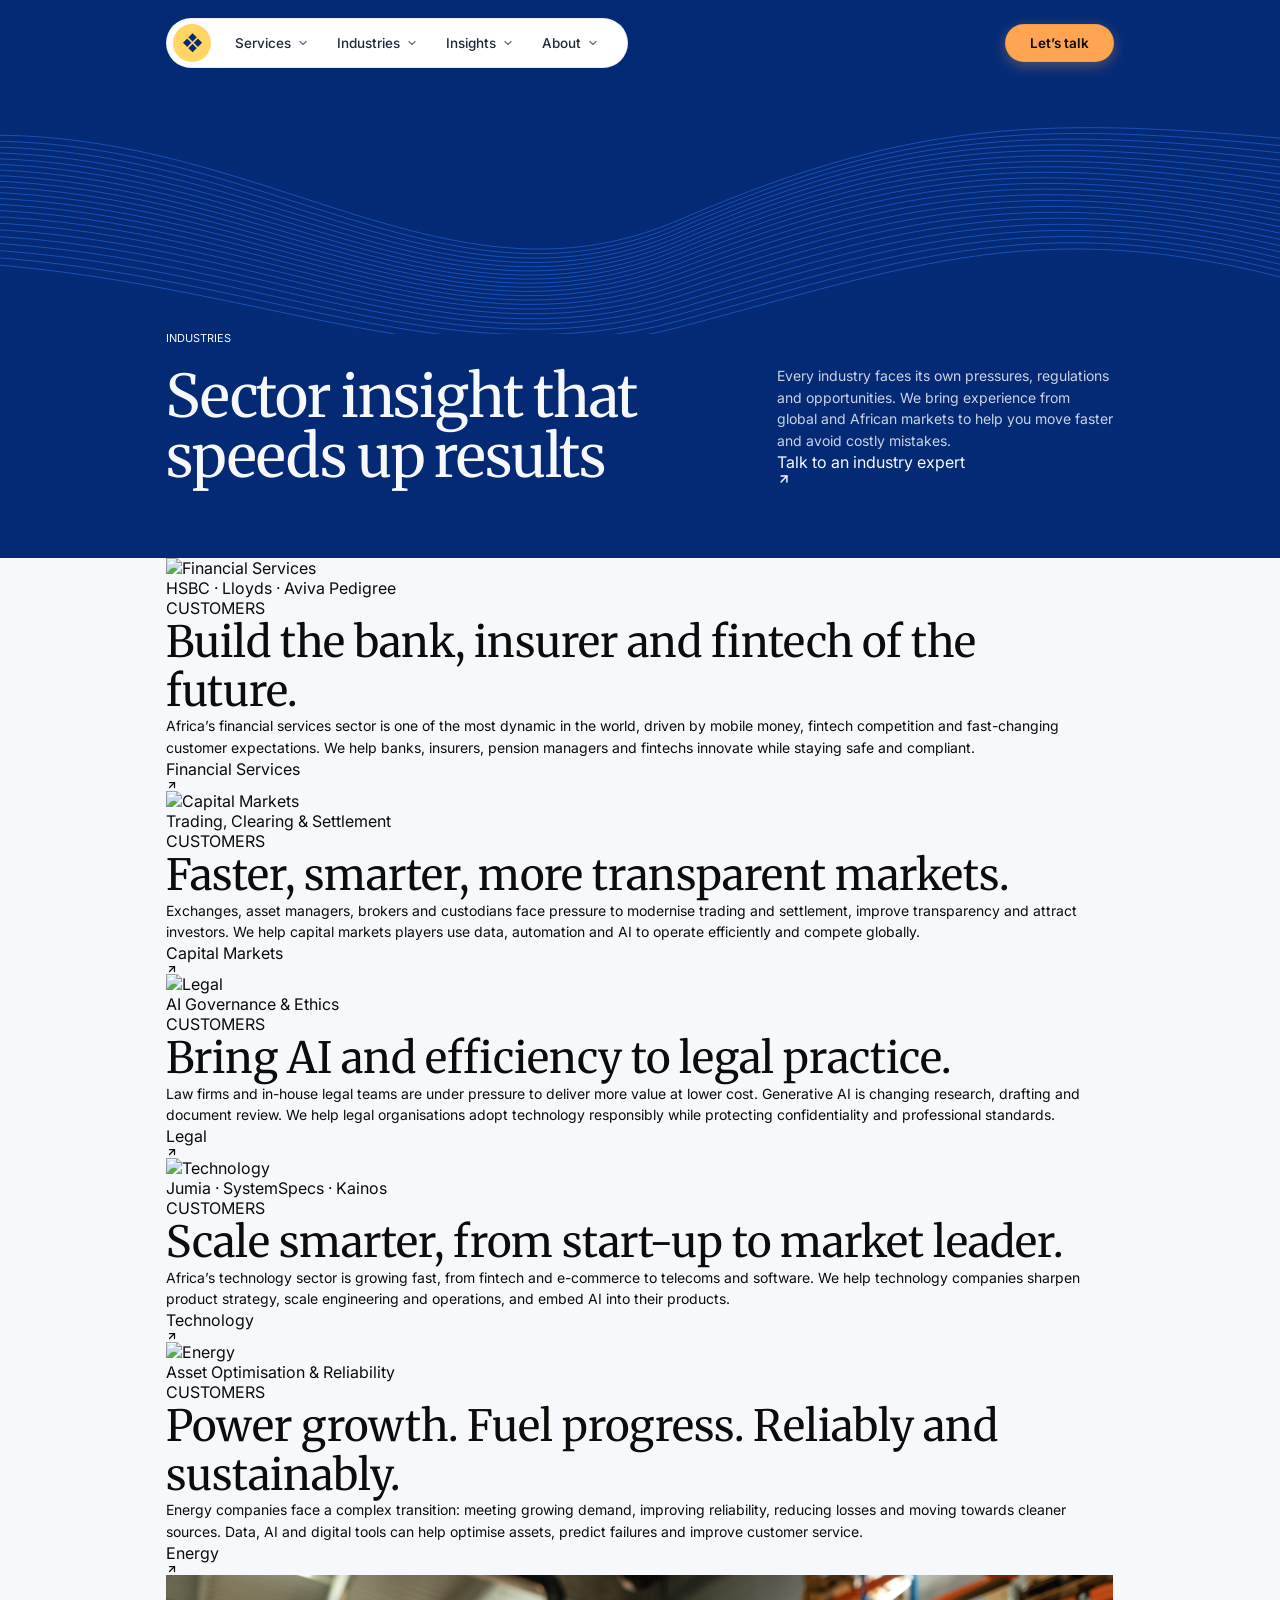
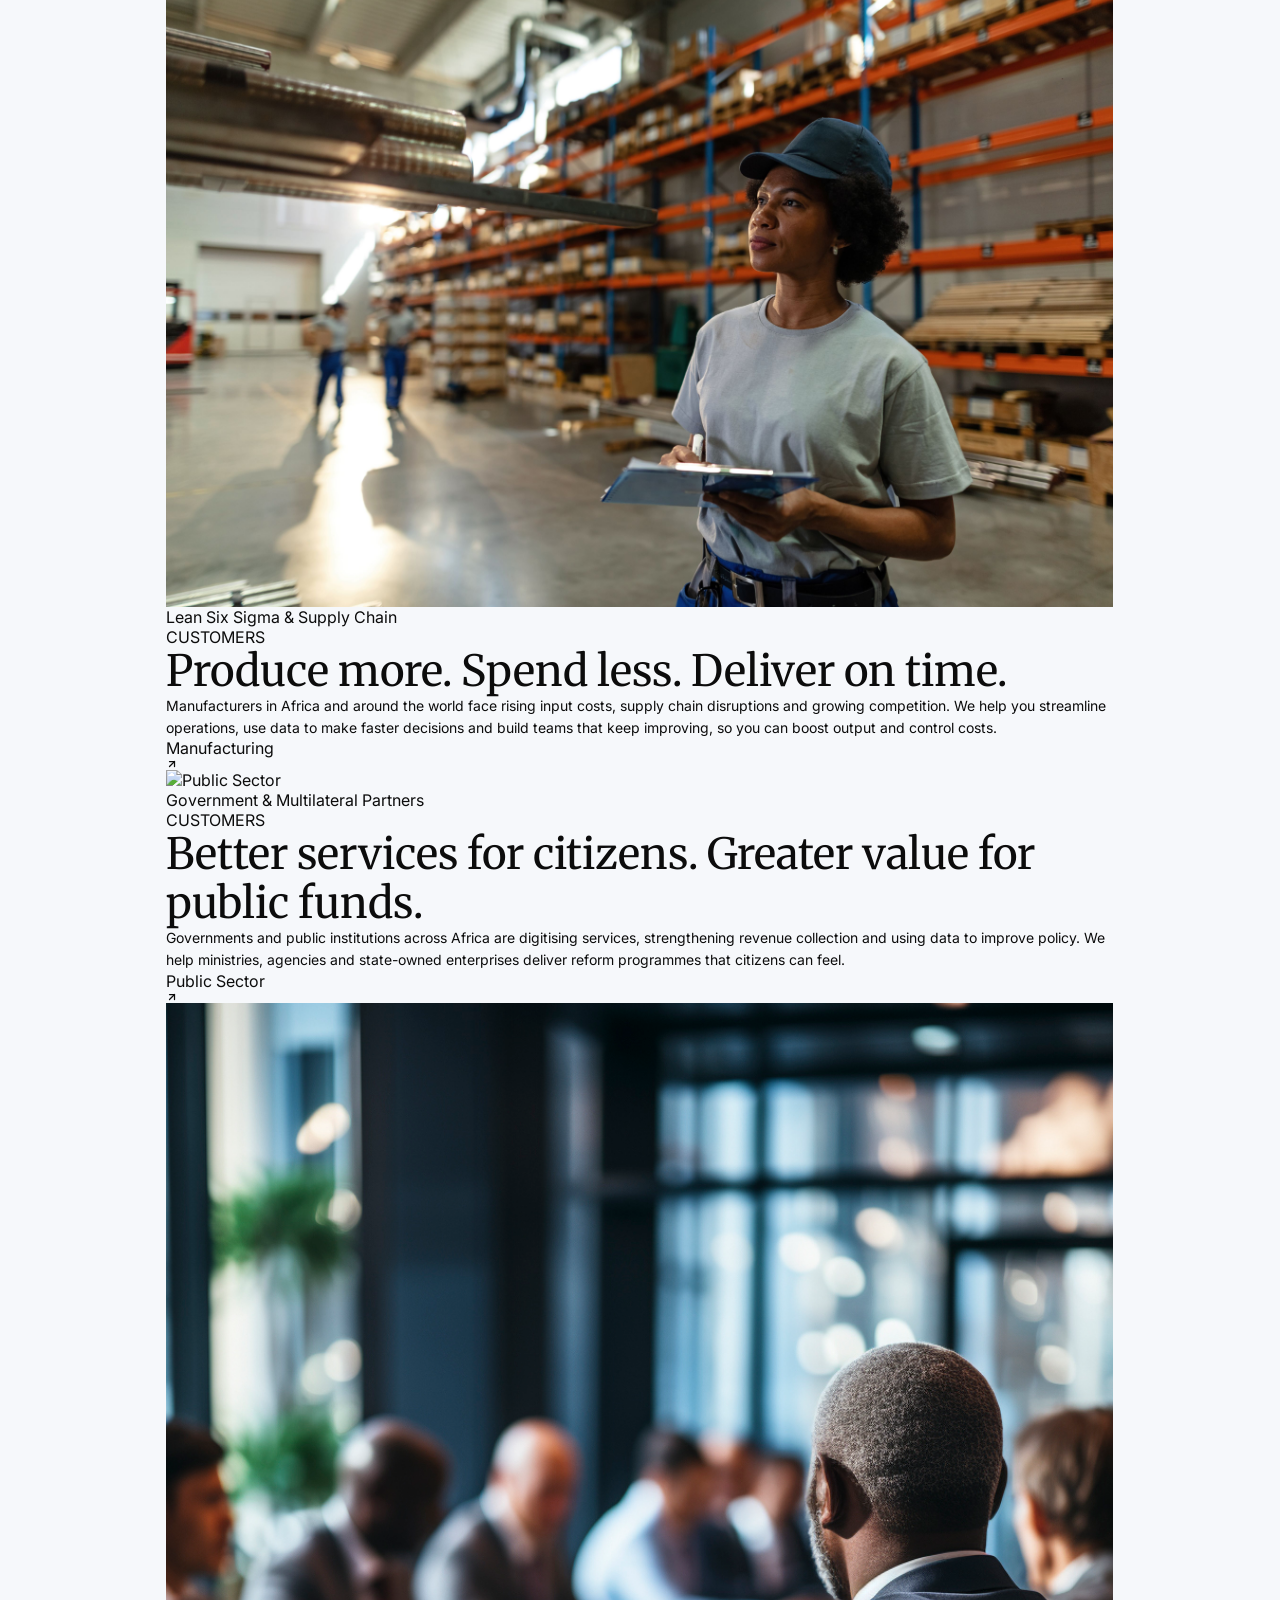
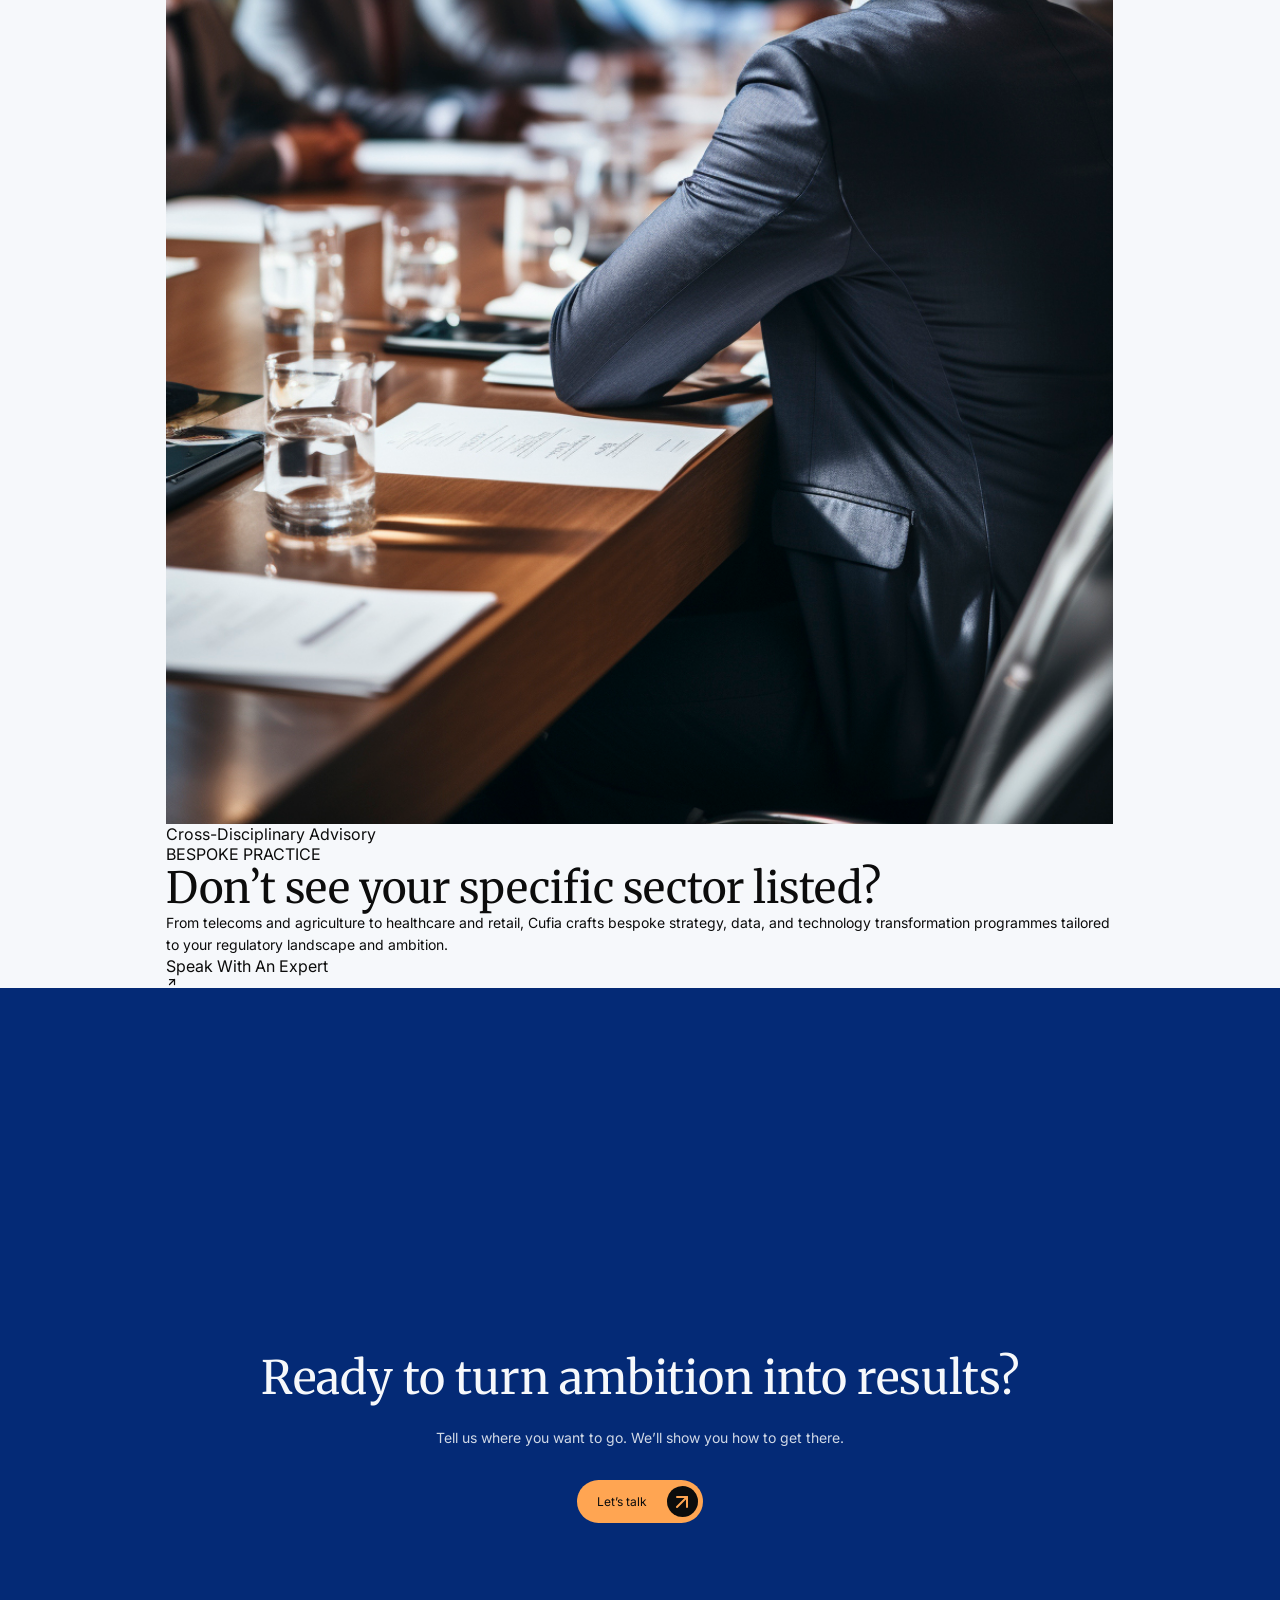
==== industries.html @ 5174e4be "All service Pages added" ====
<!doctype html>

<html lang="en">
  <head>
    <meta charset="utf-8" />
    <meta content="width=device-width, initial-scale=1" name="viewport" />
    <title>Industries | Cufia</title>
    <meta
      content="Sector insight that speeds up results. We bring experience from global and African markets to help you move faster and avoid costly mistakes."
      name="description"
    />
    <meta
      content="Industries | Cufia"
      property="og:title"
    />
    <meta
      content="Sector insight that speeds up results."
      property="og:description"
    />
    <meta content="website" property="og:type" />
    <meta content="summary_large_image" name="twitter:card" />
    <link
      href="https://fonts.googleapis.com/css2?family=Merriweather:ital,wght@0,300;0,400;0,700;0,900;1,400&amp;family=Inter:wght@400;500;600&amp;display=swap"
      rel="stylesheet"
    />
    <link rel="stylesheet" href="styles.css" />
  </head>
  <body>
    <main class="cufia-page industries-page" id="top">
      <!-- ==================== INDUSTRIES HERO ==================== -->
      <section class="svc-hero">
        <header class="cufia-navbar-wrapper" id="siteHeader">
          <div class="cufia-navbar-bar wrap">
            <!-- Desktop Floating Nav Capsule (Left Pill) -->
            <div class="cufia-nav-capsule">
              <a aria-label="Cufia home" class="cufia-nav-emblem-btn" href="index.html">
                <span class="cufia-emblem-icon">❖</span>
              </a>
              <nav aria-label="Main navigation" class="cufia-desktop-nav-links">
                <button type="button" class="cufia-nav-link-btn" data-menu="services" aria-expanded="false" aria-haspopup="true">
                  <span>Services</span>
                  <svg class="cufia-nav-caret" width="12" height="12" viewBox="0 0 24 24" fill="none" stroke="currentColor" stroke-width="2.5" stroke-linecap="round" stroke-linejoin="round" aria-hidden="true"><path d="m6 9 6 6 6-6"/></svg>
                </button>
                <button type="button" class="cufia-nav-link-btn" data-menu="industries" aria-expanded="false" aria-haspopup="true">
                  <span>Industries</span>
                  <svg class="cufia-nav-caret" width="12" height="12" viewBox="0 0 24 24" fill="none" stroke="currentColor" stroke-width="2.5" stroke-linecap="round" stroke-linejoin="round" aria-hidden="true"><path d="m6 9 6 6 6-6"/></svg>
                </button>
                <button type="button" class="cufia-nav-link-btn" data-menu="insights" aria-expanded="false" aria-haspopup="true">
                  <span>Insights</span>
                  <svg class="cufia-nav-caret" width="12" height="12" viewBox="0 0 24 24" fill="none" stroke="currentColor" stroke-width="2.5" stroke-linecap="round" stroke-linejoin="round" aria-hidden="true"><path d="m6 9 6 6 6-6"/></svg>
                </button>
                <button type="button" class="cufia-nav-link-btn" data-menu="about" aria-expanded="false" aria-haspopup="true">
                  <span>About</span>
                  <svg class="cufia-nav-caret" width="12" height="12" viewBox="0 0 24 24" fill="none" stroke="currentColor" stroke-width="2.5" stroke-linecap="round" stroke-linejoin="round" aria-hidden="true"><path d="m6 9 6 6 6-6"/></svg>
                </button>
              </nav>
            </div>

            <!-- Desktop Floating CTA Pill (Right Side) -->
            <a class="cufia-floating-cta" href="contact.html">
              Let’s talk
            </a>

            <!-- Mobile Top Bar (Visible only on mobile/tablet) -->
            <div class="cufia-mobile-bar-left">
              <a aria-label="Cufia home" class="cufia-mobile-logo" href="index.html">
                <span class="cufia-emblem-icon">❖</span>
                <span class="cufia-mobile-wordmark">cufia</span>
              </a>
            </div>
            <button type="button" class="cufia-mobile-hamburger" id="mobileMenuOpenBtn" aria-label="Open navigation menu" aria-expanded="false">
              <svg width="24" height="24" viewBox="0 0 24 24" fill="none" stroke="currentColor" stroke-width="2" stroke-linecap="round" stroke-linejoin="round" aria-hidden="true">
                <line x1="4" x2="20" y1="6" y2="6"/>
                <line x1="4" x2="20" y1="12" y2="12"/>
                <line x1="4" x2="20" y1="18" y2="18"/>
              </svg>
            </button>
          </div>

          <!-- ==================== DESKTOP MEGA MENU PANELS ==================== -->
          <div class="cufia-megamenu-dropdown-container wrap">
            <!-- 1. SERVICES MEGA MENU (3-COLUMN INTERACTIVE LAYOUT) -->
            <div class="cufia-megamenu-card" id="megamenu-services" data-panel="services" hidden>
              <div class="cufia-services-3col">
                <div class="cufia-services-col1">
                  <div class="cufia-mm-heading">SERVICES</div>
                  <div class="cufia-services-navlist" role="tablist">
                    <button type="button" class="cufia-service-tab active" data-service-key="ai-trans" role="tab" aria-selected="true">
                      <span>AI Transformation</span>
                      <svg class="cufia-tab-arrow" width="14" height="14" viewBox="0 0 24 24" fill="none" stroke="currentColor" stroke-width="2.5"><path d="m9 18 6-6-6-6"/></svg>
                    </button>
                    <button type="button" class="cufia-service-tab" data-service-key="training" role="tab" aria-selected="false">
                      <span>Training</span>
                      <svg class="cufia-tab-arrow" width="14" height="14" viewBox="0 0 24 24" fill="none" stroke="currentColor" stroke-width="2.5"><path d="m9 18 6-6-6-6"/></svg>
                    </button>
                    <button type="button" class="cufia-service-tab" data-service-key="digital-trans" role="tab" aria-selected="false">
                      <span>Digital Transformation</span>
                      <svg class="cufia-tab-arrow" width="14" height="14" viewBox="0 0 24 24" fill="none" stroke="currentColor" stroke-width="2.5"><path d="m9 18 6-6-6-6"/></svg>
                    </button>
                    <button type="button" class="cufia-service-tab" data-service-key="ops-excellence" role="tab" aria-selected="false">
                      <span>Operational Excellence</span>
                      <svg class="cufia-tab-arrow" width="14" height="14" viewBox="0 0 24 24" fill="none" stroke="currentColor" stroke-width="2.5"><path d="m9 18 6-6-6-6"/></svg>
                    </button>
                    <button type="button" class="cufia-service-tab" data-service-key="strategy" role="tab" aria-selected="false">
                      <span>Strategy Advisory</span>
                      <svg class="cufia-tab-arrow" width="14" height="14" viewBox="0 0 24 24" fill="none" stroke="currentColor" stroke-width="2.5"><path d="m9 18 6-6-6-6"/></svg>
                    </button>
                    <button type="button" class="cufia-service-tab" data-service-key="data-cloud" role="tab" aria-selected="false">
                      <span>Data &amp; Cloud Transformation</span>
                      <svg class="cufia-tab-arrow" width="14" height="14" viewBox="0 0 24 24" fill="none" stroke="currentColor" stroke-width="2.5"><path d="m9 18 6-6-6-6"/></svg>
                    </button>
                    <button type="button" class="cufia-service-tab" data-service-key="product-mgmt" role="tab" aria-selected="false">
                      <span>Product Management</span>
                      <svg class="cufia-tab-arrow" width="14" height="14" viewBox="0 0 24 24" fill="none" stroke="currentColor" stroke-width="2.5"><path d="m9 18 6-6-6-6"/></svg>
                    </button>
                    <button type="button" class="cufia-service-tab" data-service-key="project-mgmt" role="tab" aria-selected="false">
                      <span>Project Management</span>
                      <svg class="cufia-tab-arrow" width="14" height="14" viewBox="0 0 24 24" fill="none" stroke="currentColor" stroke-width="2.5"><path d="m9 18 6-6-6-6"/></svg>
                    </button>
                  </div>
                  <div class="cufia-col1-bottom">
                    <a href="services.html" class="cufia-view-all-link">
                      <span>View all services</span>
                      <svg width="14" height="14" viewBox="0 0 24 24" fill="none" stroke="currentColor" stroke-width="2.5"><path d="M5 12h14"/><path d="m12 5 7 7-7 7"/></svg>
                    </a>
                  </div>
                </div>

                <div class="cufia-services-col2">
                  <div class="cufia-subpanel active" id="subpanel-ai-trans" data-service-content="ai-trans">
                    <div class="cufia-subpanel-header">
                      <h3>AI Transformation</h3>
                      <p>Turn artificial intelligence strategy into scalable, governed enterprise capabilities.</p>
                    </div>
                    <ul class="cufia-subcat-list">
                      <li><a href="services.html#service-0"><span>AI Readiness Assessment</span><svg class="cufia-link-arrow" width="13" height="13" viewBox="0 0 24 24" fill="none" stroke="currentColor" stroke-width="2"><path d="M7 17 17 7"/><path d="M7 7h10v10"/></svg></a></li>
                      <li><a href="services.html#service-0"><span>AI Governance &amp; Ethics</span><svg class="cufia-link-arrow" width="13" height="13" viewBox="0 0 24 24" fill="none" stroke="currentColor" stroke-width="2"><path d="M7 17 17 7"/><path d="M7 7h10v10"/></svg></a></li>
                      <li><a href="services.html#service-0"><span>AI Use-Case Discovery</span><svg class="cufia-link-arrow" width="13" height="13" viewBox="0 0 24 24" fill="none" stroke="currentColor" stroke-width="2"><path d="M7 17 17 7"/><path d="M7 7h10v10"/></svg></a></li>
                      <li><a href="services.html#service-0"><span>AI Use-Case Deployment</span><svg class="cufia-link-arrow" width="13" height="13" viewBox="0 0 24 24" fill="none" stroke="currentColor" stroke-width="2"><path d="M7 17 17 7"/><path d="M7 7h10v10"/></svg></a></li>
                      <li><a href="services.html#service-0"><span>Enterprise AI Transformation Strategy</span><svg class="cufia-link-arrow" width="13" height="13" viewBox="0 0 24 24" fill="none" stroke="currentColor" stroke-width="2"><path d="M7 17 17 7"/><path d="M7 7h10v10"/></svg></a></li>
                    </ul>
                  </div>
                </div>

                <div class="cufia-services-col3">
                  <div class="cufia-mm-heading">FEATURED SPOTLIGHT</div>
                  <div class="cufia-feature-card active" data-feature-content="ai-trans">
                    <div class="cufia-feature-card-media">
                      <img src="AI Transformation.jpeg" alt="Enterprise AI Transformation" loading="lazy">
                    </div>
                    <div class="cufia-feature-card-body">
                      <span class="cufia-feature-tag">CASE SPOTLIGHT</span>
                      <h4>Enterprise AI Readiness at Scale</h4>
                      <p>How global enterprises navigate compliance, safety, and measurable operational ROI.</p>
                      <a href="services.html#service-0" class="cufia-feature-cta">Explore capabilities &rarr;</a>
                    </div>
                  </div>
                </div>
              </div>
            </div>

            <!-- 2. INDUSTRIES DROPDOWN CARD -->
            <div class="cufia-megamenu-card" id="megamenu-industries" data-panel="industries" hidden>
              <div class="cufia-dropdown-grid cufia-industries-grid">
                <div class="cufia-editorial-col">
                  <h3>Specialised expertise for your industry's pivotal challenges.</h3>
                  <p>Our cross-functional teams bring deep domain pedigree across regulated financial markets, technology enterprises, and public institutions.</p>
                  <a href="industries.html" class="cufia-editorial-link">View all industries &rarr;</a>
                </div>

                <div class="cufia-dropdown-navcols">
                  <div class="cufia-nav-col">
                    <div class="cufia-mm-heading">KEY SECTORS</div>
                    <ul class="cufia-subcat-list">
                      <li><a href="#industry-financial-services"><span>Financial Services</span><svg class="cufia-link-arrow" width="13" height="13" viewBox="0 0 24 24" fill="none" stroke="currentColor" stroke-width="2"><path d="M7 17 17 7"/><path d="M7 7h10v10"/></svg></a></li>
                      <li><a href="#industry-capital-markets"><span>Capital Markets</span><svg class="cufia-link-arrow" width="13" height="13" viewBox="0 0 24 24" fill="none" stroke="currentColor" stroke-width="2"><path d="M7 17 17 7"/><path d="M7 7h10v10"/></svg></a></li>
                      <li><a href="#industry-legal"><span>Legal &amp; Professional</span><svg class="cufia-link-arrow" width="13" height="13" viewBox="0 0 24 24" fill="none" stroke="currentColor" stroke-width="2"><path d="M7 17 17 7"/><path d="M7 7h10v10"/></svg></a></li>
                      <li><a href="#industry-technology"><span>Technology &amp; SaaS</span><svg class="cufia-link-arrow" width="13" height="13" viewBox="0 0 24 24" fill="none" stroke="currentColor" stroke-width="2"><path d="M7 17 17 7"/><path d="M7 7h10v10"/></svg></a></li>
                    </ul>
                  </div>
                  <div class="cufia-nav-col">
                    <div class="cufia-mm-heading">MORE SECTORS</div>
                    <ul class="cufia-subcat-list">
                      <li><a href="#industry-energy"><span>Energy &amp; Utilities</span><svg class="cufia-link-arrow" width="13" height="13" viewBox="0 0 24 24" fill="none" stroke="currentColor" stroke-width="2"><path d="M7 17 17 7"/><path d="M7 7h10v10"/></svg></a></li>
                      <li><a href="#industry-manufacturing"><span>Manufacturing &amp; Logistics</span><svg class="cufia-link-arrow" width="13" height="13" viewBox="0 0 24 24" fill="none" stroke="currentColor" stroke-width="2"><path d="M7 17 17 7"/><path d="M7 7h10v10"/></svg></a></li>
                      <li><a href="#industry-public-sector"><span>Public Sector &amp; NGOs</span><svg class="cufia-link-arrow" width="13" height="13" viewBox="0 0 24 24" fill="none" stroke="currentColor" stroke-width="2"><path d="M7 17 17 7"/><path d="M7 7h10v10"/></svg></a></li>
                      <li><a href="#industry-bespoke"><span>Corporate Services &amp; Others</span><svg class="cufia-link-arrow" width="13" height="13" viewBox="0 0 24 24" fill="none" stroke="currentColor" stroke-width="2"><path d="M7 17 17 7"/><path d="M7 7h10v10"/></svg></a></li>
                    </ul>
                  </div>
                </div>

                <div class="cufia-dropdown-feature-col">
                  <div class="cufia-mm-heading">FEATURED SECTOR</div>
                  <div class="cufia-feature-card static-card">
                    <div class="cufia-feature-card-media">
                      <img src="Industry.jpg" alt="Financial Services and Industry" loading="lazy">
                    </div>
                    <div class="cufia-feature-card-body">
                      <span class="cufia-feature-tag">FINANCIAL SERVICES</span>
                      <h4>Core Banking Modernisation in Africa</h4>
                      <p>Transforming payment rails, cross-border remittances, and real-time fraud mitigation.</p>
                      <a href="#industry-financial-services" class="cufia-feature-cta">Read industry overview &rarr;</a>
                    </div>
                  </div>
                </div>
              </div>
            </div>

            <!-- 3. INSIGHTS DROPDOWN CARD -->
            <div class="cufia-megamenu-card" id="megamenu-insights" data-panel="insights" hidden>
              <div class="cufia-dropdown-grid cufia-insights-grid">
                <div class="cufia-dropdown-navcols">
                  <div class="cufia-nav-col">
                    <div class="cufia-mm-heading">CASE STUDIES</div>
                    <ul class="cufia-subcat-list">
                      <li><a href="index.html#case-studies"><span>Transformation in Africa Series</span><svg class="cufia-link-arrow" width="13" height="13" viewBox="0 0 24 24" fill="none" stroke="currentColor" stroke-width="2"><path d="M7 17 17 7"/><path d="M7 7h10v10"/></svg></a></li>
                      <li><a href="index.html#case-studies"><span>Tier-1 Bank AI Deployment</span><svg class="cufia-link-arrow" width="13" height="13" viewBox="0 0 24 24" fill="none" stroke="currentColor" stroke-width="2"><path d="M7 17 17 7"/><path d="M7 7h10v10"/></svg></a></li>
                      <li><a href="index.html#case-studies"><span>Public Sector Digital Modernisation</span><svg class="cufia-link-arrow" width="13" height="13" viewBox="0 0 24 24" fill="none" stroke="currentColor" stroke-width="2"><path d="M7 17 17 7"/><path d="M7 7h10v10"/></svg></a></li>
                    </ul>
                  </div>
                  <div class="cufia-nav-col">
                    <div class="cufia-mm-heading">ARTICLES &amp; PERSPECTIVES</div>
                    <ul class="cufia-subcat-list">
                      <li><a href="insights.html"><span>The AI-Ready Enterprise in 2026</span><svg class="cufia-link-arrow" width="13" height="13" viewBox="0 0 24 24" fill="none" stroke="currentColor" stroke-width="2"><path d="M7 17 17 7"/><path d="M7 7h10v10"/></svg></a></li>
                      <li><a href="insights.html"><span>Bridging Strategy &amp; Board Governance</span><svg class="cufia-link-arrow" width="13" height="13" viewBox="0 0 24 24" fill="none" stroke="currentColor" stroke-width="2"><path d="M7 17 17 7"/><path d="M7 7h10v10"/></svg></a></li>
                      <li><a href="insights.html"><span>Cloud Migration Pitfalls &amp; Playbooks</span><svg class="cufia-link-arrow" width="13" height="13" viewBox="0 0 24 24" fill="none" stroke="currentColor" stroke-width="2"><path d="M7 17 17 7"/><path d="M7 7h10v10"/></svg></a></li>
                    </ul>
                  </div>
                </div>

                <div class="cufia-dropdown-feature-col">
                  <div class="cufia-mm-heading">FEATURED RESOURCE</div>
                  <div class="cufia-feature-card static-card">
                    <div class="cufia-feature-card-media">
                      <img src="SOftware engineer.jpg" alt="A World Where Humans + AI Work as One" loading="lazy">
                    </div>
                    <div class="cufia-feature-card-body">
                      <span class="cufia-feature-tag">THOUGHT LEADERSHIP</span>
                      <h4>A World Where Humans + AI Work as One</h4>
                      <p>How emerging market leaders build compounding competitive advantage through talent and intelligent systems.</p>
                      <a href="insights.html" class="cufia-feature-cta">Read full perspective &rarr;</a>
                    </div>
                  </div>
                </div>
              </div>
            </div>

            <!-- 4. ABOUT DROPDOWN CARD -->
            <div class="cufia-megamenu-card" id="megamenu-about" data-panel="about" hidden>
              <div class="cufia-dropdown-grid cufia-about-grid">
                <div class="cufia-dropdown-navcols">
                  <div class="cufia-nav-col">
                    <div class="cufia-mm-heading">WHO WE ARE</div>
                    <ul class="cufia-subcat-list">
                      <li><a href="about.html"><span>Our Story &amp; Purpose</span><svg class="cufia-link-arrow" width="13" height="13" viewBox="0 0 24 24" fill="none" stroke="currentColor" stroke-width="2"><path d="M7 17 17 7"/><path d="M7 7h10v10"/></svg></a></li>
                      <li><a href="index.html#approach"><span>Our Transformation Approach</span><svg class="cufia-link-arrow" width="13" height="13" viewBox="0 0 24 24" fill="none" stroke="currentColor" stroke-width="2"><path d="M7 17 17 7"/><path d="M7 7h10v10"/></svg></a></li>
                      <li><a href="index.html#why-cufia"><span>Why Global Leaders Choose Cufia</span><svg class="cufia-link-arrow" width="13" height="13" viewBox="0 0 24 24" fill="none" stroke="currentColor" stroke-width="2"><path d="M7 17 17 7"/><path d="M7 7h10v10"/></svg></a></li>
                    </ul>
                  </div>
                  <div class="cufia-nav-col">
                    <div class="cufia-mm-heading">LEADERSHIP &amp; TALENT</div>
                    <ul class="cufia-subcat-list">
                      <li><a href="about.html"><span>Our Team &amp; Expert Council</span><svg class="cufia-link-arrow" width="13" height="13" viewBox="0 0 24 24" fill="none" stroke="currentColor" stroke-width="2"><path d="M7 17 17 7"/><path d="M7 7h10v10"/></svg></a></li>
                      <li><a href="contact.html"><span>Careers &amp; Expert Council Roles</span><svg class="cufia-link-arrow" width="13" height="13" viewBox="0 0 24 24" fill="none" stroke="currentColor" stroke-width="2"><path d="M7 17 17 7"/><path d="M7 7h10v10"/></svg></a></li>
                      <li><a href="contact.html"><span>Global Hubs &amp; Locations</span><svg class="cufia-link-arrow" width="13" height="13" viewBox="0 0 24 24" fill="none" stroke="currentColor" stroke-width="2"><path d="M7 17 17 7"/><path d="M7 7h10v10"/></svg></a></li>
                    </ul>
                  </div>
                </div>

                <div class="cufia-dropdown-feature-col">
                  <div class="cufia-mm-heading">EXPERT COUNCIL</div>
                  <div class="cufia-feature-card static-card">
                    <div class="cufia-feature-card-media">
                      <img src="Board of directors.jpg" alt="Cufia Expert Council" loading="lazy">
                    </div>
                    <div class="cufia-feature-card-body">
                      <span class="cufia-feature-tag">ADVISORY COUNCIL</span>
                      <h4>Senior Operators. Zero Theory.</h4>
                      <p>Seasoned executive operators and technical fellows embedded alongside your senior management.</p>
                      <a href="about.html" class="cufia-feature-cta">Meet the council &rarr;</a>
                    </div>
                  </div>
                </div>
              </div>
            </div>
          </div>
        </header>

        <!-- ==================== MOBILE NAVIGATION DRAWER ==================== -->
        <div class="cufia-mobile-drawer" id="mobileDrawer" aria-hidden="true">
          <div class="cufia-mobile-backdrop" id="mobileBackdrop"></div>
          <div class="cufia-mobile-container" role="dialog" aria-modal="true" aria-label="Mobile Navigation">
            <div class="cufia-mobile-track-wrapper" id="mobileTrackWrapper">
              <!-- LEVEL 1: MAIN MENU SCREEN -->
              <div class="cufia-mobile-screen" id="mobileScreen1">
                <div class="cufia-mobile-screen-header">
                  <button type="button" class="cufia-mobile-icon-btn" id="mobileMenuCloseBtn" aria-label="Close navigation">
                    <svg width="22" height="22" viewBox="0 0 24 24" fill="none" stroke="currentColor" stroke-width="2" stroke-linecap="round" stroke-linejoin="round"><line x1="18" y1="6" x2="6" y2="18"/><line x1="6" y1="6" x2="18" y2="18"/></svg>
                  </button>
                  <div class="cufia-mobile-brand-pill">
                    <span class="cufia-emblem-icon">❖</span>
                    <span>cufia</span>
                  </div>
                </div>

                <div class="cufia-mobile-nav-body">
                  <div class="cufia-mobile-primary-links">
                    <button type="button" class="cufia-mobile-level1-btn" data-drilldown="services">
                      <span>Services</span>
                      <svg width="18" height="18" viewBox="0 0 24 24" fill="none" stroke="currentColor" stroke-width="2.5"><path d="m9 18 6-6-6-6"/></svg>
                    </button>
                    <button type="button" class="cufia-mobile-level1-btn" data-drilldown="industries">
                      <span>Industries</span>
                      <svg width="18" height="18" viewBox="0 0 24 24" fill="none" stroke="currentColor" stroke-width="2.5"><path d="m9 18 6-6-6-6"/></svg>
                    </button>
                    <button type="button" class="cufia-mobile-level1-btn" data-drilldown="insights">
                      <span>Insights</span>
                      <svg width="18" height="18" viewBox="0 0 24 24" fill="none" stroke="currentColor" stroke-width="2.5"><path d="m9 18 6-6-6-6"/></svg>
                    </button>
                    <button type="button" class="cufia-mobile-level1-btn" data-drilldown="about">
                      <span>About Us</span>
                      <svg width="18" height="18" viewBox="0 0 24 24" fill="none" stroke="currentColor" stroke-width="2.5"><path d="m9 18 6-6-6-6"/></svg>
                    </button>
                  </div>

                  <div class="cufia-mobile-secondary-links">
                    <a href="contact.html" class="cufia-mobile-sublink">Contact Us</a>
                    <a href="about.html" class="cufia-mobile-sublink">Careers</a>
                    <a href="contact.html" class="cufia-mobile-sublink">Locations</a>
                  </div>

                  <div class="cufia-mobile-cta-row">
                    <a href="contact.html" class="cufia-mobile-cta-btn">Let’s talk</a>
                  </div>

                  <div class="cufia-mobile-social-row">
                    <a href="https://linkedin.com" target="_blank" rel="noopener noreferrer" aria-label="LinkedIn">
                      <svg width="18" height="18" viewBox="0 0 24 24" fill="currentColor"><path d="M19 3a2 2 0 0 1 2 2v14a2 2 0 0 1-2 2H5a2 2 0 0 1-2-2V5a2 2 0 0 1 2-2h14m-.5 15.5v-5.3a3.26 3.26 0 0 0-3.26-3.26c-.85 0-1.84.52-2.28 1.3v-1.11h-2.79v8.37h2.79v-4.93c0-.77.62-1.4 1.39-1.4a1.4 1.4 0 0 1 1.4 1.4v4.93h2.75M6.46 10.9v8.37H9.2V10.9H6.46M7.83 6.7a1.62 1.62 0 0 0-1.63 1.63c0 .9.73 1.63 1.63 1.63.9 0 1.63-.73 1.63-1.63A1.62 1.62 0 0 0 7.83 6.7z"/></svg>
                    </a>
                  </div>
                </div>
              </div>

              <!-- LEVEL 2: DRILL-DOWN SUB-SCREEN -->
              <div class="cufia-mobile-screen" id="mobileScreen2">
                <div class="cufia-mobile-screen-header">
                  <button type="button" class="cufia-mobile-back-btn" id="mobileMenuBackBtn">
                    <svg width="18" height="18" viewBox="0 0 24 24" fill="none" stroke="currentColor" stroke-width="2.5"><path d="m15 18-6-6 6-6"/></svg>
                    <span>Back</span>
                  </button>
                  <button type="button" class="cufia-mobile-icon-btn" id="mobileMenuCloseBtn2" aria-label="Close navigation">
                    <svg width="22" height="22" viewBox="0 0 24 24" fill="none" stroke="currentColor" stroke-width="2" stroke-linecap="round" stroke-linejoin="round"><line x1="18" y1="6" x2="6" y2="18"/><line x1="6" y1="6" x2="18" y2="18"/></svg>
                  </button>
                </div>

                <div class="cufia-mobile-drilldown-header">
                  <h2 id="mobileDrilldownTitle">Industries</h2>
                  <span class="cufia-drilldown-badge">›</span>
                </div>

                <div class="cufia-mobile-drilldown-content" id="mobileDrilldownContent">
                  <!-- Dynamic Accordions injected by script.js -->
                </div>
              </div>
            </div>
          </div>
        </div>

        <!-- ==================== HERO HARMONIC WAVE SVG ==================== -->
        <svg
          aria-hidden="true"
          class="waves reveal-fade reveal-delay-3"
          preserveaspectratio="none"
          viewbox="0 0 1600 400"
        >
          <path d="M -100 65 C 300 -15, 540 370, 850 200 S 1330 20, 1700 70"></path>
          <path d="M -100 75 C 300 0, 540 377, 850 209 S 1330 28, 1700 83"></path>
          <path d="M -100 85 C 300 15, 540 384, 850 218 S 1330 36, 1700 96"></path>
          <path d="M -100 95 C 300 30, 540 391, 850 227 S 1330 44, 1700 109"></path>
          <path d="M -100 105 C 300 45, 540 398, 850 236 S 1330 52, 1700 122"></path>
          <path d="M -100 115 C 300 60, 540 405, 850 245 S 1330 60, 1700 135"></path>
          <path d="M -100 125 C 300 75, 540 412, 850 254 S 1330 68, 1700 148"></path>
          <path d="M -100 135 C 300 90, 540 419, 850 263 S 1330 76, 1700 161"></path>
          <path d="M -100 145 C 300 105, 540 426, 850 272 S 1330 84, 1700 174"></path>
          <path d="M -100 155 C 300 120, 540 433, 850 281 S 1330 92, 1700 187"></path>
          <path d="M -100 165 C 300 135, 540 440, 850 290 S 1330 100, 1700 200"></path>
          <path d="M -100 175 C 300 150, 540 447, 850 299 S 1330 108, 1700 213"></path>
          <path d="M -100 185 C 300 165, 540 454, 850 308 S 1330 116, 1700 226"></path>
          <path d="M -100 195 C 300 180, 540 461, 850 317 S 1330 124, 1700 239"></path>
          <path d="M -100 205 C 300 195, 540 468, 850 326 S 1330 132, 1700 252"></path>
          <path d="M -100 215 C 300 210, 540 475, 850 335 S 1330 140, 1700 265"></path>
          <path d="M -100 225 C 300 225, 540 482, 850 344 S 1330 148, 1700 278"></path>
          <path d="M -100 235 C 300 240, 540 489, 850 353 S 1330 156, 1700 291"></path>
          <path d="M -100 245 C 300 255, 540 496, 850 362 S 1330 164, 1700 304"></path>
          <path d="M -100 255 C 300 270, 540 503, 850 371 S 1330 172, 1700 317"></path>
          <path d="M -100 265 C 300 285, 540 510, 850 380 S 1330 180, 1700 330"></path>
          <path d="M -100 275 C 300 300, 540 517, 850 389 S 1330 188, 1700 343"></path>
        </svg>

        <div class="svc-hero-inner wrap">
          <div>
            <p class="hero-kicker reveal-item reveal-delay-1">INDUSTRIES</p>
            <h1 class="reveal-item reveal-delay-2">Sector insight that speeds up results</h1>
          </div>
          <div class="svc-hero-side reveal-item reveal-delay-3">
            <p class="svc-hero-copy">Every industry faces its own pressures, regulations and opportunities. We bring experience from global and African markets to help you move faster and avoid costly mistakes.</p>
            <a class="hero-expert-btn" href="contact.html">
              <span>Talk to an industry expert</span>
              <svg aria-hidden="true" width="14" height="14" viewBox="0 0 24 24" fill="none" stroke="currentColor" stroke-width="2.5" stroke-linecap="round" stroke-linejoin="round">
                <path d="M7 7h10v10"></path>
                <path d="M7 17 17 7"></path>
              </svg>
            </a>
          </div>
        </div>
      </section>

      <!-- ==================== INDUSTRIES 3-COLUMN GRID SECTION ==================== -->
      <section class="industries-section" id="industries">
        <div class="wrap">
          <div class="industries-grid">
            
            <!-- 7.1 Financial Services -->
            <article class="industry-card reveal-item reveal-delay-1" id="industry-financial-services">
              <a href="industry-financial-services.html" class="industry-card-image-wrap" aria-label="Explore Financial Services">
                <img alt="Financial Services" src="Financial Services.jpg" loading="lazy" />
                <span class="industry-card-badge">
                  <span class="industry-badge-dot" aria-hidden="true"></span>
                  <span>HSBC · Lloyds · Aviva Pedigree</span>
                </span>
              </a>
              <div class="industry-card-content">
                <span class="industry-card-kicker">CUSTOMERS</span>
                <h2 class="industry-card-title">
                  <a href="industry-financial-services.html">Build the bank, insurer and fintech of the future.</a>
                </h2>
                <p class="industry-card-desc">Africa’s financial services sector is one of the most dynamic in the world, driven by mobile money, fintech competition and fast-changing customer expectations. We help banks, insurers, pension managers and fintechs innovate while staying safe and compliant.</p>
                <a href="industry-financial-services.html" class="industry-card-tag">
                  <span>Financial Services</span>
                  <svg aria-hidden="true" width="12" height="12" viewBox="0 0 24 24" fill="none" stroke="currentColor" stroke-width="2.5" stroke-linecap="round" stroke-linejoin="round"><path d="M7 7h10v10"/><path d="M7 17 17 7"/></svg>
                </a>
              </div>
            </article>

            <!-- 7.2 Capital Markets -->
            <article class="industry-card reveal-item reveal-delay-2" id="industry-capital-markets">
              <a href="industry-capital-markets.html" class="industry-card-image-wrap" aria-label="Explore Capital Markets">
                <img alt="Capital Markets" src="Capital Markets.jpg" loading="lazy" />
                <span class="industry-card-badge">
                  <span class="industry-badge-dot" aria-hidden="true"></span>
                  <span>Trading, Clearing &amp; Settlement</span>
                </span>
              </a>
              <div class="industry-card-content">
                <span class="industry-card-kicker">CUSTOMERS</span>
                <h2 class="industry-card-title">
                  <a href="industry-capital-markets.html">Faster, smarter, more transparent markets.</a>
                </h2>
                <p class="industry-card-desc">Exchanges, asset managers, brokers and custodians face pressure to modernise trading and settlement, improve transparency and attract investors. We help capital markets players use data, automation and AI to operate efficiently and compete globally.</p>
                <a href="industry-capital-markets.html" class="industry-card-tag">
                  <span>Capital Markets</span>
                  <svg aria-hidden="true" width="12" height="12" viewBox="0 0 24 24" fill="none" stroke="currentColor" stroke-width="2.5" stroke-linecap="round" stroke-linejoin="round"><path d="M7 7h10v10"/><path d="M7 17 17 7"/></svg>
                </a>
              </div>
            </article>

            <!-- 7.3 Legal -->
            <article class="industry-card reveal-item reveal-delay-3" id="industry-legal">
              <a href="industry-legal.html" class="industry-card-image-wrap" aria-label="Explore Legal">
                <img alt="Legal" src="Legal.jpg" loading="lazy" />
                <span class="industry-card-badge">
                  <span class="industry-badge-dot" aria-hidden="true"></span>
                  <span>AI Governance &amp; Ethics</span>
                </span>
              </a>
              <div class="industry-card-content">
                <span class="industry-card-kicker">CUSTOMERS</span>
                <h2 class="industry-card-title">
                  <a href="industry-legal.html">Bring AI and efficiency to legal practice.</a>
                </h2>
                <p class="industry-card-desc">Law firms and in-house legal teams are under pressure to deliver more value at lower cost. Generative AI is changing research, drafting and document review. We help legal organisations adopt technology responsibly while protecting confidentiality and professional standards.</p>
                <a href="industry-legal.html" class="industry-card-tag">
                  <span>Legal</span>
                  <svg aria-hidden="true" width="12" height="12" viewBox="0 0 24 24" fill="none" stroke="currentColor" stroke-width="2.5" stroke-linecap="round" stroke-linejoin="round"><path d="M7 7h10v10"/><path d="M7 17 17 7"/></svg>
                </a>
              </div>
            </article>

            <!-- 7.4 Technology -->
            <article class="industry-card reveal-item reveal-delay-1" id="industry-technology">
              <a href="industry-technology.html" class="industry-card-image-wrap" aria-label="Explore Technology">
                <img alt="Technology" src="Technology.jpg" loading="lazy" />
                <span class="industry-card-badge">
                  <span class="industry-badge-dot" aria-hidden="true"></span>
                  <span>Jumia · SystemSpecs · Kainos</span>
                </span>
              </a>
              <div class="industry-card-content">
                <span class="industry-card-kicker">CUSTOMERS</span>
                <h2 class="industry-card-title">
                  <a href="industry-technology.html">Scale smarter, from start-up to market leader.</a>
                </h2>
                <p class="industry-card-desc">Africa’s technology sector is growing fast, from fintech and e-commerce to telecoms and software. We help technology companies sharpen product strategy, scale engineering and operations, and embed AI into their products.</p>
                <a href="industry-technology.html" class="industry-card-tag">
                  <span>Technology</span>
                  <svg aria-hidden="true" width="12" height="12" viewBox="0 0 24 24" fill="none" stroke="currentColor" stroke-width="2.5" stroke-linecap="round" stroke-linejoin="round"><path d="M7 7h10v10"/><path d="M7 17 17 7"/></svg>
                </a>
              </div>
            </article>

            <!-- 7.5 Energy -->
            <article class="industry-card reveal-item reveal-delay-2" id="industry-energy">
              <a href="industry-energy.html" class="industry-card-image-wrap" aria-label="Explore Energy">
                <img alt="Energy" src="Energy.jpg" loading="lazy" />
                <span class="industry-card-badge">
                  <span class="industry-badge-dot" aria-hidden="true"></span>
                  <span>Asset Optimisation &amp; Reliability</span>
                </span>
              </a>
              <div class="industry-card-content">
                <span class="industry-card-kicker">CUSTOMERS</span>
                <h2 class="industry-card-title">
                  <a href="industry-energy.html">Power growth. Fuel progress. Reliably and sustainably.</a>
                </h2>
                <p class="industry-card-desc">Energy companies face a complex transition: meeting growing demand, improving reliability, reducing losses and moving towards cleaner sources. Data, AI and digital tools can help optimise assets, predict failures and improve customer service.</p>
                <a href="industry-energy.html" class="industry-card-tag">
                  <span>Energy</span>
                  <svg aria-hidden="true" width="12" height="12" viewBox="0 0 24 24" fill="none" stroke="currentColor" stroke-width="2.5" stroke-linecap="round" stroke-linejoin="round"><path d="M7 7h10v10"/><path d="M7 17 17 7"/></svg>
                </a>
              </div>
            </article>

            <!-- 7.6 Manufacturing -->
            <article class="industry-card reveal-item reveal-delay-3" id="industry-manufacturing">
              <a href="industry-manufacturing.html" class="industry-card-image-wrap" aria-label="Explore Manufacturing">
                <img alt="Manufacturing" src="Industry.jpg" loading="lazy" />
                <span class="industry-card-badge">
                  <span class="industry-badge-dot" aria-hidden="true"></span>
                  <span>Lean Six Sigma &amp; Supply Chain</span>
                </span>
              </a>
              <div class="industry-card-content">
                <span class="industry-card-kicker">CUSTOMERS</span>
                <h2 class="industry-card-title">
                  <a href="industry-manufacturing.html">Produce more. Spend less. Deliver on time.</a>
                </h2>
                <p class="industry-card-desc">Manufacturers in Africa and around the world face rising input costs, supply chain disruptions and growing competition. We help you streamline operations, use data to make faster decisions and build teams that keep improving, so you can boost output and control costs.</p>
                <a href="industry-manufacturing.html" class="industry-card-tag">
                  <span>Manufacturing</span>
                  <svg aria-hidden="true" width="12" height="12" viewBox="0 0 24 24" fill="none" stroke="currentColor" stroke-width="2.5" stroke-linecap="round" stroke-linejoin="round"><path d="M7 7h10v10"/><path d="M7 17 17 7"/></svg>
                </a>
              </div>
            </article>

            <!-- 7.7 Public Sector -->
            <article class="industry-card reveal-item reveal-delay-1" id="industry-public-sector">
              <a href="industry-public-sector.html" class="industry-card-image-wrap" aria-label="Explore Public Sector">
                <img alt="Public Sector" src="Public Sector.jpg" loading="lazy" />
                <span class="industry-card-badge">
                  <span class="industry-badge-dot" aria-hidden="true"></span>
                  <span>Government &amp; Multilateral Partners</span>
                </span>
              </a>
              <div class="industry-card-content">
                <span class="industry-card-kicker">CUSTOMERS</span>
                <h2 class="industry-card-title">
                  <a href="industry-public-sector.html">Better services for citizens. Greater value for public funds.</a>
                </h2>
                <p class="industry-card-desc">Governments and public institutions across Africa are digitising services, strengthening revenue collection and using data to improve policy. We help ministries, agencies and state-owned enterprises deliver reform programmes that citizens can feel.</p>
                <a href="industry-public-sector.html" class="industry-card-tag">
                  <span>Public Sector</span>
                  <svg aria-hidden="true" width="12" height="12" viewBox="0 0 24 24" fill="none" stroke="currentColor" stroke-width="2.5" stroke-linecap="round" stroke-linejoin="round"><path d="M7 7h10v10"/><path d="M7 17 17 7"/></svg>
                </a>
              </div>
            </article>

            <!-- 8. Bespoke / More Sectors Card -->
            <article class="industry-card reveal-item reveal-delay-2" id="industry-bespoke">
              <a href="contact.html" class="industry-card-image-wrap" aria-label="Talk to an Industry Expert about your sector">
                <img alt="Cufia Advisory Across Sectors" src="Board of directors.jpg" loading="lazy" />
                <span class="industry-card-badge">
                  <span class="industry-badge-dot" aria-hidden="true"></span>
                  <span>Cross-Disciplinary Advisory</span>
                </span>
              </a>
              <div class="industry-card-content">
                <span class="industry-card-kicker">BESPOKE PRACTICE</span>
                <h2 class="industry-card-title">
                  <a href="contact.html">Don’t see your specific sector listed?</a>
                </h2>
                <p class="industry-card-desc">From telecoms and agriculture to healthcare and retail, Cufia crafts bespoke strategy, data, and technology transformation programmes tailored to your regulatory landscape and ambition.</p>
                <a href="contact.html" class="industry-card-tag">
                  <span>Speak With An Expert</span>
                  <svg aria-hidden="true" width="12" height="12" viewBox="0 0 24 24" fill="none" stroke="currentColor" stroke-width="2.5" stroke-linecap="round" stroke-linejoin="round"><path d="M7 7h10v10"/><path d="M7 17 17 7"/></svg>
                </a>
              </div>
            </article>

          </div>
        </div>
      </section>

      <!-- ==================== CTA SECTION ==================== -->
      <section class="cta-section screen-section" id="contact">
        <div class="wrap cta-inner reveal-zoom">
          <h2>Ready to turn ambition into results?</h2>
          <p>Tell us where you want to go. We’ll show you how to get there.</p>
          <a
            class="inline-flex items-center justify-center gap-2 whitespace-nowrap rounded-md text-sm font-medium cursor-pointer transition-colors focus-visible:outline-none focus-visible:ring-1 focus-visible:ring-ring disabled:pointer-events-none disabled:opacity-50 disabled:cursor-not-allowed [&amp;_svg]:pointer-events-none [&amp;_svg]:size-4 [&amp;_svg]:shrink-0 bg-primary text-primary-foreground shadow hover:bg-primary/90 h-9 px-4 py-2 cufia-cta"
            href="contact.html"
            data-arrow-cta
            >Let’s talk<span
              ><svg
                aria-hidden="true"
                class="lucide lucide-arrow-up-right"
                fill="none"
                height="24"
                stroke="currentColor"
                stroke-linecap="round"
                stroke-linejoin="round"
                stroke-width="2"
                viewbox="0 0 24 24"
                width="24"
                xmlns="http://www.w3.org/2000/svg"
              >
                <path d="M7 7h10v10"></path>
                <path d="M7 17 17 7"></path></svg></span
          ></a>
        </div>
      </section>

      <!-- ==================== FOOTER SECTION (sticky reveal) ==================== -->
      <footer class="sticky-footer">
        <div class="sticky-footer-fixed">
          <div class="sticky-footer-scroll">
            <div class="sticky-footer-inner">
              <div aria-hidden="true" class="sticky-footer-glow">
                <div></div>
                <div></div>
                <div></div>
              </div>
              <div class="sticky-footer-main">
                <div class="sticky-footer-brand footer-anim" style="--d: 0.1s">
                  <a class="footer-logo" href="index.html"><span class="brand-mark">❖</span>cufia</a>
                  <h3>Collaborate. Transform. Sustain</h3>
                  <p>Where global expertise meets<br />your ambition every time.</p>
                  <div class="footer-socials">
                    <a aria-label="Facebook" href="#"><svg aria-hidden="true" fill="none" height="16" stroke="currentColor" stroke-linecap="round" stroke-linejoin="round" stroke-width="2" viewBox="0 0 24 24" width="16" xmlns="http://www.w3.org/2000/svg"><path d="M18 2h-3a5 5 0 0 0-5 5v3H7v4h3v8h4v-8h3l1-4h-4V7a1 1 0 0 1 1-1h3z"></path></svg></a>
                    <a aria-label="Instagram" href="#"><svg aria-hidden="true" fill="none" height="16" stroke="currentColor" stroke-linecap="round" stroke-linejoin="round" stroke-width="2" viewBox="0 0 24 24" width="16" xmlns="http://www.w3.org/2000/svg"><rect width="20" height="20" x="2" y="2" rx="5" ry="5"></rect><path d="M16 11.37A4 4 0 1 1 12.63 8 4 4 0 0 1 16 11.37z"></path><line x1="17.5" x2="17.51" y1="6.5" y2="6.5"></line></svg></a>
                    <a aria-label="YouTube" href="#"><svg aria-hidden="true" fill="none" height="16" stroke="currentColor" stroke-linecap="round" stroke-linejoin="round" stroke-width="2" viewBox="0 0 24 24" width="16" xmlns="http://www.w3.org/2000/svg"><path d="M2.5 17a24.12 24.12 0 0 1 0-10 2 2 0 0 1 1.4-1.4 49.56 49.56 0 0 1 16.2 0A2 2 0 0 1 21.5 7a24.12 24.12 0 0 1 0 10 2 2 0 0 1-1.4 1.4 49.55 49.55 0 0 1-16.2 0A2 2 0 0 1 2.5 17"></path><path d="m10 15 5-3-5-3z"></path></svg></a>
                    <a aria-label="LinkedIn" href="#"><svg aria-hidden="true" fill="none" height="16" stroke="currentColor" stroke-linecap="round" stroke-linejoin="round" stroke-width="2" viewBox="0 0 24 24" width="16" xmlns="http://www.w3.org/2000/svg"><path d="M16 8a6 6 0 0 1 6 6v7h-4v-7a2 2 0 0 0-2-2 2 2 0 0 0-2 2v7h-4v-7a6 6 0 0 1 6-6z"></path><rect width="4" height="12" x="2" y="9"></rect><circle cx="4" cy="4" r="2"></circle></svg></a>
                  </div>
                </div>
                <div class="sticky-footer-col footer-anim" style="--d: 0.2s">
                  <h4>Services</h4>
                  <ul>
                    <li><a href="services.html#service-0">AI Transformation</a></li>
                    <li><a href="services.html#service-1">Training</a></li>
                    <li><a href="services.html#service-2">Digital Transformation</a></li>
                    <li><a href="services.html#service-4">Operational Excellence</a></li>
                    <li><a href="services.html#service-3">Strategy Advisory</a></li>
                    <li><a href="services.html#service-5">Data &amp; Cloud</a></li>
                    <li><a href="services.html#service-6">Product Management</a></li>
                    <li><a href="services.html#service-7">Project Management</a></li>
                  </ul>
                </div>
                <div class="sticky-footer-col footer-anim" style="--d: 0.3s">
                  <h4>Industries</h4>
                  <ul>
                    <li><a href="#industry-financial-services">Financial Services</a></li>
                    <li><a href="#industry-capital-markets">Capital Markets</a></li>
                    <li><a href="#industry-legal">Legal</a></li>
                    <li><a href="#industry-technology">Technology</a></li>
                    <li><a href="#industry-energy">Energy</a></li>
                    <li><a href="#industry-manufacturing">Manufacturing</a></li>
                    <li><a href="#industry-public-sector">Public Sector</a></li>
                  </ul>
                </div>
                <div class="sticky-footer-col footer-anim" style="--d: 0.4s">
                  <h4>Insights &amp; Company</h4>
                  <ul>
                    <li><a href="insights.html">Articles &amp; Perspectives</a></li>
                    <li><a href="index.html#case-studies">Case Studies</a></li>
                    <li><a href="about.html">About Cufia</a></li>
                    <li><a href="contact.html">Careers</a></li>
                    <li><a href="contact.html">Contact Us</a></li>
                  </ul>
                </div>
              </div>
              <div class="sticky-footer-newsletter footer-anim" style="--d: 0.5s">
                <div>
                  <h4>Subscribe to Cufia Insights</h4>
                  <p>Practical thinking on AI, data, and transformation in emerging and global markets.</p>
                </div>
                <form class="newsletter-form" id="newsletterForm" novalidate>
                  <label class="sr-only" for="footerEmail">Email address</label>
                  <input id="footerEmail" name="email" placeholder="Enter your email" type="email" />
                  <button type="submit">Subscribe</button>
                </form>
                <p aria-live="polite" class="newsletter-msg" id="newsletterMsg" role="status"></p>
              </div>
              <div class="sticky-footer-bottom">
                <p>© 2026 Cufia. All rights reserved.</p>
                <nav aria-label="Legal" class="footer-legal">
                  <a href="#">Privacy Policy</a>
                  <a href="#">Terms of Service</a>
                  <a href="#">Cookie Policy</a>
                </nav>
                <a href="#top">Back to top <svg aria-hidden="true" class="lucide lucide-arrow-up-right" fill="none" height="16" stroke="currentColor" stroke-linecap="round" stroke-linejoin="round" stroke-width="2" viewBox="0 0 24 24" width="16" xmlns="http://www.w3.org/2000/svg"><path d="M7 7h10v10"></path><path d="M7 17 17 7"></path></svg></a>
              </div>
            </div>
          </div>
        </div>
      </footer>
    </main>
    <!-- Arrow CTA overlay: draws the dashed arrow from the cursor to the CTA button -->
    <canvas aria-hidden="true" class="arrow-cta-canvas" id="arrowCtaCanvas"></canvas>
    <script src="script.js"></script>
  </body>
</html>
---- styles.css ----
/* ==========================================================================
   1. DESIGN TOKENS & CSS CUSTOM PROPERTIES
   ========================================================================== */
:root {
  --radius: 0.25rem;
  --background: #f6f8fb;
  --foreground: #0c0c0c;
  --card: oklch(1 0 0);
  --card-foreground: var(--foreground);
  --popover: var(--card);
  --popover-foreground: var(--foreground);
  --primary: #2f6fed;
  --primary-foreground: oklch(1 0 0);
  --secondary: oklch(0.943 0.011 250);
  --secondary-foreground: var(--foreground);
  --muted: var(--secondary);
  --muted-foreground: oklch(0.49 0.023 250);
  --accent: #2f6fed;
  --accent-foreground: #ffffff;
  --destructive: oklch(0.577 0.245 27.325);
  --destructive-foreground: oklch(1 0 0);
  --border: oklch(0.912 0.013 250);
  --input: var(--border);
  --ring: var(--primary);
  --ink: #0c0c0c;
  --on-dark: #f6f8fb;
  --dark-surface: #042a76;
  --teal: #2f6fed;
  --cta: #ffa552;
  --cta-foreground: var(--ink);
  --photo-scrim: linear-gradient(
    180deg,
    transparent 30%,
    rgba(4, 42, 118, 0.92) 100%
  );
  --menu-shadow: 0 12px 32px rgba(4, 42, 118, 0.22);

  /* ---- Cufia brand palette (HEX) ---- */
  --imperial-blue: #042a76;
  --digital-blue: #2f6fed;
  --sandy-brown: #ffa552;
  --platinum: #f6f8fb;
  --text-ink: #0c0c0c;
}

:root {
  --font-sans: Inter, sans-serif;
  --font-heading: Merriweather, Georgia, serif;
}
/* ==========================================================================
   2. GLOBAL RESETS & BASE TYPOGRAPHY
   ========================================================================== */
* {
  box-sizing: border-box;
}
body {
  margin: 0;
}
h1,
h2,
h3,
h4,
p,
figure {
  margin: 0;
}
a {
  color: inherit;
}
button {
  font: inherit;
  cursor: pointer;
  border: 0;
}
svg {
  display: block;
}
svg[hidden] {
  display: none;
}
details:not([open]) > :not(summary) {
  display: none;
}
/* ==========================================================================
   3. COMMON LAYOUT & REUSABLE COMPONENTS
   ========================================================================== */
.cufia-page {
  font-family: var(--font-sans);
  letter-spacing: 0;
  background: var(--background);
  color: var(--ink);
  overflow-x: clip;
  overflow-y: visible;
}
.cufia-page * {
  box-sizing: border-box;
}
.cufia-page h1,
.cufia-page h2,
.cufia-page h3 {
  font-family: var(--font-heading);
  font-weight: 400;
  letter-spacing: 0;
}
.cufia-page h1 {
  font-size: 76px;
  line-height: 1.08;
  margin: 0;
}
.cufia-page h2 {
  font-size: 43px;
  line-height: 1.13;
  margin: 0;
}
.cufia-page h3 {
  font-size: 23px;
  line-height: 1.2;
  margin: 0;
}
.cufia-page p {
  margin: 0;
  font-size: 14px;
  line-height: 1.55;
}
.cufia-page a {
  text-decoration: none;
  transition: opacity 0.2s;
}
.cufia-page a:hover {
  opacity: 0.8;
}
.cufia-page img {
  display: block;
  width: 100%;
  height: 100%;
  object-fit: cover;
}
.wrap {
  width: 74%;
  max-width: 1400px;
  margin-inline: auto;
}
.screen-section {
  min-height: 100svh;
  position: relative;
  scroll-margin-top: 24px;
}
.section-inner {
  padding-block: 90px;
  min-height: 100svh;
  display: flex;
  flex-direction: column;
  justify-content: center;
  gap: 78px;
}
.eyebrow {
  display: flex;
  align-items: center;
  gap: 7px;
  font-size: 12px !important;
  margin-bottom: 16px !important;
  color: var(--muted-foreground);
}
.eyebrow > span {
  width: 5px;
  height: 5px;
  background: var(--teal);
}
.cufia-cta {
  display: inline-flex;
  align-items: center;
  justify-content: center;
  flex-shrink: 0;
  white-space: nowrap;
  background: var(--cta);
  color: var(--cta-foreground);
  border-radius: 999px;
  box-shadow: none;
  height: 43px;
  padding: 5px 5px 5px 20px;
  font-size: 12px;
  gap: 20px;
}
.cufia-cta:hover {
  background: var(--cta);
}
.cufia-cta > span {
  background: var(--ink);
  color: var(--cta);
  display: grid;
  place-items: center;
  width: 31px;
  height: 31px;
  border-radius: 50%;
}
.quiet-cta {
  background: var(--card);
  color: var(--ink);
  border: 1px solid var(--ink);
  border-radius: 999px;
  font-weight: 600;
}
.quiet-cta:hover {
  background: var(--card);
}
.quiet-cta > span {
  color: var(--on-dark);
}
/* ==========================================================================
   5. HERO SECTION & WIREFRAME WAVE GRAPHIC
   ========================================================================== */
.hero-section {
  background: var(--imperial-blue);
  color: var(--on-dark);
  display: flex;
  flex-direction: column;
  min-height: calc(100svh - 20px);
}
/* ==========================================================================
   4. FLOATING SITE HEADER & ACCENTURE-STYLE NAVIGATION
   ========================================================================== */
.cufia-navbar-wrapper {
  position: relative;
  width: 100%;
  padding-top: 18px;
  padding-bottom: 12px;
  z-index: 100;
}

.cufia-navbar-bar {
  display: flex;
  align-items: center;
  justify-content: space-between;
  position: relative;
}

/* --- Left Floating Nav Capsule --- */
.cufia-nav-capsule {
  display: inline-flex;
  align-items: center;
  background: #ffffff;
  border-radius: 9999px;
  padding: 5px 16px 5px 6px;
  box-shadow: 0 6px 24px rgba(4, 42, 118, 0.12), 0 1px 3px rgba(0, 0, 0, 0.05);
  border: 1px solid rgba(4, 42, 118, 0.08);
  gap: 12px;
}

.cufia-nav-emblem-btn {
  display: inline-flex;
  align-items: center;
  justify-content: center;
  width: 38px;
  height: 38px;
  border-radius: 50%;
  background: #ffd566;
  color: #042a76;
  font-size: 20px;
  font-weight: 700;
  text-decoration: none;
  flex-shrink: 0;
  transition: transform 0.2s cubic-bezier(0.16, 1, 0.3, 1), box-shadow 0.2s ease;
}
.cufia-nav-emblem-btn:hover {
  transform: scale(1.05);
  box-shadow: 0 2px 10px rgba(255, 213, 102, 0.5);
}

.cufia-desktop-nav-links {
  display: flex;
  align-items: center;
  gap: 4px;
}

.cufia-nav-link-btn {
  background: transparent;
  border: none;
  font-family: var(--font-sans);
  font-size: 13.5px;
  font-weight: 500;
  color: #1e293b;
  padding: 8px 12px;
  border-radius: 9999px;
  cursor: pointer;
  display: inline-flex;
  align-items: center;
  gap: 6px;
  transition: color 0.18s ease, background-color 0.18s ease;
  white-space: nowrap;
}

.cufia-nav-link-btn:hover {
  color: var(--primary);
  background: rgba(47, 111, 237, 0.07);
}

.cufia-nav-link-btn.is-active {
  color: var(--primary);
  background: rgba(47, 111, 237, 0.1);
  font-weight: 600;
}

.cufia-nav-caret {
  transition: transform 0.25s cubic-bezier(0.16, 1, 0.3, 1);
  color: #64748b;
}

.cufia-nav-link-btn.is-active .cufia-nav-caret {
  transform: rotate(180deg);
  color: var(--primary);
}

/* --- Right Floating CTA Pill --- */
.cufia-floating-cta {
  display: inline-flex;
  align-items: center;
  justify-content: center;
  background: var(--cta);
  color: #0c0c0c;
  font-weight: 600;
  font-size: 13.5px;
  padding: 10px 24px;
  border-radius: 9999px;
  text-decoration: none;
  box-shadow: 0 4px 14px rgba(255, 165, 82, 0.32);
  border: 1px solid rgba(0, 0, 0, 0.05);
  transition: transform 0.2s cubic-bezier(0.16, 1, 0.3, 1), box-shadow 0.2s ease, background-color 0.2s ease;
  margin-left: auto;
  white-space: nowrap;
}

.cufia-floating-cta:hover {
  transform: translateY(-2px);
  box-shadow: 0 8px 22px rgba(255, 165, 82, 0.45);
}

/* --- Mobile Top Bar Elements (Hidden on Desktop) --- */
.cufia-mobile-bar-left,
.cufia-mobile-hamburger {
  display: none;
}

/* --- Desktop Mega Menu Container & Panels --- */
.cufia-megamenu-dropdown-container {
  position: absolute;
  top: 100%;
  left: 0;
  right: 0;
  padding-top: 8px;
  z-index: 1000;
  pointer-events: none;
}
.cufia-megamenu-dropdown-container.is-active,
.cufia-megamenu-dropdown-container:hover {
  pointer-events: auto;
}
/* Invisible hover bridge so mouse movement never hits dead space */
.cufia-megamenu-dropdown-container::before {
  content: "";
  position: absolute;
  top: -24px;
  left: 0;
  right: 0;
  height: 36px;
  background: transparent;
  pointer-events: auto;
}

.cufia-megamenu-card {
  background: #ffffff;
  border-radius: 26px;
  box-shadow: 0 24px 60px rgba(4, 42, 118, 0.18), 0 0 0 1px rgba(4, 42, 118, 0.06);
  overflow: hidden;
  pointer-events: auto;
  opacity: 0;
  transform: translateY(-10px);
  visibility: hidden;
  transition: opacity 0.22s cubic-bezier(0.16, 1, 0.3, 1), transform 0.22s cubic-bezier(0.16, 1, 0.3, 1), visibility 0.22s;
  display: none;
}

.cufia-megamenu-card.is-open {
  display: block;
  opacity: 1;
  transform: translateY(0);
  visibility: visible;
}

.cufia-mm-heading {
  font-size: 11px;
  font-weight: 700;
  letter-spacing: 0.08em;
  text-transform: uppercase;
  color: #64748b;
  margin-bottom: 12px;
  padding-left: 4px;
}

/* --- 1. Services Mega Menu (3-Column Layout) --- */
.cufia-services-3col {
  display: grid;
  grid-template-columns: 270px 1fr 310px;
  min-height: 480px;
}

.cufia-services-col1 {
  background: #ffffff;
  padding: 24px 16px;
  border-right: 1px solid #edf2f7;
  display: flex;
  flex-direction: column;
}

.cufia-services-navlist {
  display: flex;
  flex-direction: column;
  gap: 4px;
}

.cufia-service-tab {
  display: flex;
  align-items: center;
  justify-content: space-between;
  width: 100%;
  text-align: left;
  padding: 10px 14px;
  border-radius: 10px;
  border: none;
  background: transparent;
  font-family: var(--font-sans);
  font-size: 13.5px;
  font-weight: 500;
  color: #334155;
  cursor: pointer;
  transition: all 0.16s ease;
}

.cufia-service-tab:hover {
  background: #f1f5f9;
  color: var(--primary);
}

.cufia-service-tab.active {
  background: #eef4ff;
  color: var(--primary);
  font-weight: 600;
}

.cufia-tab-arrow {
  color: #94a3b8;
  transition: transform 0.18s ease, color 0.18s ease;
}

.cufia-service-tab.active .cufia-tab-arrow,
.cufia-service-tab:hover .cufia-tab-arrow {
  color: var(--primary);
  transform: translateX(3px);
}

.cufia-col1-bottom {
  margin-top: auto;
  padding-top: 14px;
  border-top: 1px solid #edf2f7;
}

.cufia-view-all-link {
  display: inline-flex;
  align-items: center;
  gap: 6px;
  font-size: 13px;
  font-weight: 600;
  color: var(--primary);
  text-decoration: none;
  padding-left: 10px;
  transition: gap 0.2s ease;
}

.cufia-view-all-link:hover {
  gap: 10px;
}

/* Services Column 2: Sub-categories */
.cufia-services-col2 {
  background: #ffffff;
  padding: 28px 32px;
  border-right: 1px solid #edf2f7;
  overflow-y: auto;
}

.cufia-subpanel {
  display: none;
}

.cufia-subpanel.active {
  display: block;
  animation: mmFadeSlide 0.22s cubic-bezier(0.16, 1, 0.3, 1);
}

.cufia-subpanel-header h3 {
  font-size: 20px;
  font-weight: 600;
  color: #0f172a;
  margin-bottom: 6px;
}

.cufia-subpanel-header p {
  font-size: 13px;
  color: #64748b;
  line-height: 1.45;
  margin-bottom: 20px;
}

.cufia-subcat-list {
  list-style: none;
  padding: 0;
  margin: 0;
  display: flex;
  flex-direction: column;
  gap: 8px;
}

.cufia-subcat-list li a {
  display: flex;
  align-items: center;
  justify-content: space-between;
  padding: 10px 14px;
  border-radius: 9px;
  color: #1e293b;
  font-size: 13.5px;
  font-weight: 500;
  text-decoration: none;
  background: #fafbfc;
  border: 1px solid #f1f5f9;
  transition: all 0.16s ease;
}

.cufia-subcat-list li a:hover {
  background: #ffffff;
  color: var(--primary);
  border-color: rgba(47, 111, 237, 0.25);
  box-shadow: 0 2px 8px rgba(4, 42, 118, 0.05);
  transform: translateX(3px);
}

.cufia-link-arrow {
  color: #94a3b8;
  transition: transform 0.2s ease, color 0.2s ease;
}

.cufia-subcat-list li a:hover .cufia-link-arrow {
  color: var(--primary);
  transform: translate(2px, -2px);
}

/* Services Column 3: Featured Card */
.cufia-services-col3 {
  background: #f8fafc;
  padding: 24px;
  display: flex;
  flex-direction: column;
}

.cufia-feature-card {
  background: #ffffff;
  border-radius: 18px;
  border: 1px solid #e2e8f0;
  overflow: hidden;
  box-shadow: 0 4px 18px rgba(0, 0, 0, 0.04);
  display: none;
}

.cufia-feature-card.active,
.cufia-feature-card.static-card {
  display: flex;
  flex-direction: column;
  animation: mmFadeSlide 0.22s cubic-bezier(0.16, 1, 0.3, 1);
}

.cufia-feature-card-media {
  height: 165px;
  width: 100%;
  overflow: hidden;
  background: #e2e8f0;
}

.cufia-feature-card-media img {
  width: 100%;
  height: 100%;
  object-fit: cover;
  transition: transform 0.4s ease;
}

.cufia-feature-card:hover .cufia-feature-card-media img {
  transform: scale(1.04);
}

.cufia-feature-card-body {
  padding: 16px;
  display: flex;
  flex-direction: column;
  flex: 1;
}

.cufia-feature-tag {
  font-size: 10.5px;
  font-weight: 700;
  letter-spacing: 0.08em;
  text-transform: uppercase;
  color: var(--primary);
  margin-bottom: 6px;
}

.cufia-feature-card-body h4 {
  font-size: 14.5px;
  font-weight: 600;
  color: #0f172a;
  line-height: 1.35;
  margin-bottom: 8px;
}

.cufia-feature-card-body p {
  font-size: 12.5px;
  color: #64748b;
  line-height: 1.45;
  margin-bottom: 14px;
  flex: 1;
}

.cufia-feature-cta {
  font-size: 13px;
  font-weight: 600;
  color: var(--primary);
  text-decoration: none;
  display: inline-flex;
  align-items: center;
  gap: 4px;
  transition: gap 0.2s ease;
}

.cufia-feature-cta:hover {
  gap: 8px;
}

/* --- 2, 3, 4: Other Mega Menu Grids --- */
.cufia-dropdown-grid {
  display: grid;
  grid-template-columns: 280px 1fr 310px;
  min-height: 420px;
}

/* Insights and About menus have no left editorial column, so give the 2 link columns full flex space */
.cufia-insights-grid,
.cufia-about-grid {
  grid-template-columns: 1fr 340px;
}

.cufia-editorial-col {
  background: #f8fafc;
  padding: 32px 28px;
  border-right: 1px solid #edf2f7;
  display: flex;
  flex-direction: column;
  justify-content: center;
}

.cufia-editorial-col h3 {
  font-size: 20px;
  font-weight: 600;
  color: #0f172a;
  line-height: 1.35;
  margin-bottom: 12px;
}

.cufia-editorial-col p {
  font-size: 13.5px;
  color: #64748b;
  line-height: 1.5;
  margin-bottom: 20px;
}

.cufia-editorial-link {
  font-size: 13px;
  font-weight: 600;
  color: var(--primary);
  text-decoration: none;
}

.cufia-dropdown-navcols {
  background: #ffffff;
  padding: 28px 32px;
  display: grid;
  grid-template-columns: 1fr 1fr;
  gap: 28px;
  border-right: 1px solid #edf2f7;
}

.cufia-dropdown-feature-col {
  background: #f8fafc;
  padding: 24px;
  display: flex;
  flex-direction: column;
}

@keyframes mmFadeSlide {
  from {
    opacity: 0;
    transform: translateY(6px);
  }
  to {
    opacity: 1;
    transform: translateY(0);
  }
}

/* ==========================================================================
   MOBILE NAVIGATION DRAWER (ACCENTURE-STYLE DRILL-DOWN FLOW)
   ========================================================================== */
.cufia-mobile-drawer {
  position: fixed;
  inset: 0;
  z-index: 2000;
  pointer-events: none;
  visibility: hidden;
  transition: visibility 0.3s ease;
}

.cufia-mobile-drawer.is-open {
  pointer-events: auto;
  visibility: visible;
}

.cufia-mobile-backdrop {
  position: absolute;
  inset: 0;
  background: rgba(4, 42, 118, 0.45);
  backdrop-filter: blur(4px);
  opacity: 0;
  transition: opacity 0.3s ease;
}

.cufia-mobile-drawer.is-open .cufia-mobile-backdrop {
  opacity: 1;
}

.cufia-mobile-container {
  position: absolute;
  top: 0;
  right: 0;
  width: 100%;
  max-width: 390px;
  height: 100%;
  background: #0c0c0c;
  color: #f6f8fb;
  box-shadow: -8px 0 32px rgba(0, 0, 0, 0.3);
  overflow: hidden;
  transform: translateX(100%);
  transition: transform 0.32s cubic-bezier(0.16, 1, 0.3, 1);
}

.cufia-mobile-drawer.is-open .cufia-mobile-container {
  transform: translateX(0);
}

.cufia-mobile-track-wrapper {
  display: flex;
  width: 200%;
  height: 100%;
  transition: transform 0.32s cubic-bezier(0.16, 1, 0.3, 1);
}

.cufia-mobile-track-wrapper.is-drilldown {
  transform: translateX(-50%);
}

.cufia-mobile-screen {
  width: 50%;
  height: 100%;
  display: flex;
  flex-direction: column;
  padding: 24px;
  overflow-y: auto;
}

/* Screen Header */
.cufia-mobile-screen-header {
  display: flex;
  align-items: center;
  justify-content: space-between;
  margin-bottom: 28px;
}

.cufia-mobile-icon-btn {
  background: transparent;
  border: none;
  color: #ffffff;
  padding: 6px;
  cursor: pointer;
  display: flex;
  align-items: center;
  justify-content: center;
  border-radius: 50%;
  transition: background-color 0.2s ease;
}

.cufia-mobile-icon-btn:hover {
  background: rgba(255, 255, 255, 0.1);
}

.cufia-mobile-brand-pill {
  display: inline-flex;
  align-items: center;
  gap: 6px;
  background: rgba(255, 255, 255, 0.08);
  padding: 4px 12px;
  border-radius: 9999px;
  font-size: 13px;
  font-weight: 600;
  color: #f6f8fb;
}

.cufia-mobile-brand-pill .cufia-emblem-icon {
  color: #ffd566;
}

/* Level 1 Primary Links */
.cufia-mobile-primary-links {
  display: flex;
  flex-direction: column;
  gap: 6px;
  margin-bottom: 28px;
}

.cufia-mobile-level1-btn {
  display: flex;
  align-items: center;
  justify-content: space-between;
  width: 100%;
  padding: 14px 16px;
  background: rgba(255, 255, 255, 0.04);
  border: 1px solid rgba(255, 255, 255, 0.06);
  border-radius: 12px;
  color: #ffffff;
  font-family: var(--font-sans);
  font-size: 16px;
  font-weight: 500;
  text-align: left;
  cursor: pointer;
  transition: background-color 0.2s ease, transform 0.2s ease;
}

.cufia-mobile-level1-btn:hover {
  background: rgba(255, 255, 255, 0.08);
  transform: translateX(3px);
}

.cufia-mobile-level1-btn svg {
  color: #94a3b8;
}

/* Secondary Links */
.cufia-mobile-secondary-links {
  display: flex;
  flex-direction: column;
  gap: 12px;
  padding-left: 8px;
  margin-bottom: 28px;
}

.cufia-mobile-sublink {
  color: #94a3b8;
  font-size: 14.5px;
  text-decoration: none;
  transition: color 0.2s ease;
}

.cufia-mobile-sublink:hover {
  color: #ffffff;
}

/* Mobile CTA Button */
.cufia-mobile-cta-row {
  margin-top: auto;
  margin-bottom: 24px;
}

.cufia-mobile-cta-btn {
  display: block;
  text-align: center;
  background: var(--cta);
  color: #0c0c0c;
  font-weight: 600;
  font-size: 14.5px;
  padding: 13px 24px;
  border-radius: 9999px;
  text-decoration: none;
  box-shadow: 0 4px 16px rgba(255, 165, 82, 0.35);
  transition: transform 0.2s ease;
}

.cufia-mobile-cta-btn:hover {
  transform: translateY(-2px);
}

/* Mobile Social Icons */
.cufia-mobile-social-row {
  display: flex;
  align-items: center;
  gap: 16px;
  padding-left: 4px;
}

.cufia-mobile-social-row a {
  color: #94a3b8;
  transition: color 0.2s ease;
}

.cufia-mobile-social-row a:hover {
  color: #ffffff;
}

/* --- Level 2: Drilldown Screen --- */
.cufia-mobile-back-btn {
  display: inline-flex;
  align-items: center;
  gap: 6px;
  background: transparent;
  border: none;
  color: #ffffff;
  font-family: var(--font-sans);
  font-size: 14.5px;
  font-weight: 500;
  cursor: pointer;
  padding: 6px 0;
}

.cufia-mobile-drilldown-header {
  display: flex;
  align-items: center;
  gap: 8px;
  margin-bottom: 20px;
}

.cufia-mobile-drilldown-header h2 {
  font-size: 24px;
  font-weight: 600;
  color: #ffffff;
}

.cufia-drilldown-badge {
  color: #ffd566;
  font-size: 22px;
  font-weight: 700;
}

/* Accordion in Mobile Drilldown */
.cufia-mobile-accordion {
  border-bottom: 1px solid rgba(255, 255, 255, 0.08);
}

.cufia-mobile-acc-trigger {
  width: 100%;
  display: flex;
  align-items: center;
  justify-content: space-between;
  padding: 14px 4px;
  background: transparent;
  border: none;
  color: #f1f5f9;
  font-family: var(--font-sans);
  font-size: 15px;
  font-weight: 500;
  text-align: left;
  cursor: pointer;
}

.cufia-mobile-acc-trigger svg {
  color: #94a3b8;
  transition: transform 0.2s ease;
}

.cufia-mobile-accordion.is-open .cufia-mobile-acc-trigger svg {
  transform: rotate(180deg);
}

.cufia-mobile-acc-content {
  display: none;
  padding: 4px 8px 16px 12px;
  flex-direction: column;
  gap: 10px;
}

.cufia-mobile-accordion.is-open .cufia-mobile-acc-content {
  display: flex;
}

.cufia-mobile-acc-content a {
  color: #94a3b8;
  font-size: 13.5px;
  text-decoration: none;
  padding: 4px 0;
  transition: color 0.15s ease;
}

.cufia-mobile-acc-content a:hover {
  color: #ffffff;
}


/* ==========================================================================
   5. HERO SECTION CONTENT & WIREFRAME WAVE GRAPHIC
   ========================================================================== */
.hero-heading {
  padding-top: 40px;
  margin-block: auto;
  text-align: center;
  z-index: 1;
}
.hero-kicker {
  font-size: 11px !important;
  color: var(--on-dark);
  margin-bottom: 19px !important;
}
.hero-heading h1 em {
  font-style: normal;
  color: var(--sandy-brown);
}
.waves {
  position: absolute;
  left: 0;
  top: 29%;
  width: 100%;
  height: 38%;
  pointer-events: none;
  fill: none;
  stroke: var(--teal);
  stroke-width: 0.8;
  opacity: 0.22;
}
.hero-bottom {
  text-align: center;
  padding-block: 0 55px;
  position: relative;
  z-index: 1;
}
.hero-description {
  max-width: 520px;
  margin-inline: auto;
}
.hero-description > p {
  font-size: 15px;
  margin-bottom: 30px;
}

/* ==========================================================================
   6. ABOUT CUFIA SECTION & CASCADE HEADING
   ========================================================================== */
.about-intro {
  display: flex;
  align-items: flex-start;
  justify-content: space-between;
  gap: 60px;
}
.about-intro-copy {
  flex: 1;
}
.about-intro h2 {
  font-size: 36px;
}
.cascade-word {
  display: inline-block;
}
.cascade-line {
  display: block;
}
.about-actions {
  display: flex;
  align-items: center;
  margin-left: auto;
  flex-shrink: 0;
}

.about-meta-row {
  display: flex;
  align-items: center;
  flex-wrap: wrap;
  gap: 22px;
  margin-top: 36px;
}
.about-experience {
  color: var(--muted-foreground);
  font-size: 11px;
  max-width: 180px;
}
.about-experience strong {
  color: var(--teal);
  font-size: 17px;
  font-weight: 500;
}

.about-circles {
  display: flex;
  align-items: center;
  flex-shrink: 0;
}
.about-circle {
  width: 58px;
  height: 58px;
  border-radius: 50%;
  border: 2px solid var(--border);
  background: var(--card);
  box-shadow: 0 8px 18px rgba(4, 42, 118, 0.1);
  display: grid;
  place-items: center;
  overflow: hidden;
  flex-shrink: 0;
  transition:
    transform 0.35s cubic-bezier(0.22, 1, 0.36, 1),
    border-color 0.35s ease;
}
.about-circle + .about-circle {
  margin-left: -12px;
}
.about-circle:hover {
  transform: translateY(-4px);
}
.about-circle:nth-child(1) {
  border-color: var(--imperial-blue);
}
.about-circle:nth-child(2) {
  border-color: var(--digital-blue);
}
.about-circle:nth-child(3) {
  border-color: var(--sandy-brown);
}
.about-circle img {
  width: 64%;
  height: 64%;
  object-fit: contain;
  display: block;
}
.about-cards {
  display: grid;
  grid-template-columns: repeat(3, 1fr);
  gap: 18px;
}
.about-cards article {
  min-height: 250px;
  background: var(--card);
  padding: 36px 28px;
  display: flex;
  flex-direction: column;
  justify-content: flex-start;
  position: relative;
  overflow: hidden;
  border-top: 3px solid var(--digital-blue);
  border-radius: 8px;
}

.about-cards article > svg:not(.waves) {
  color: var(--teal);
  background: var(--background);
  padding: 9px;
  width: 43px;
  height: 43px;
}
.about-cards h3 {
  font-size: 23px;
  margin-bottom: 12px;
}
.about-cards p {
  font-size: 13px;
  color: var(--muted-foreground);
}
.about-cards .highlight-card {
  background: var(--imperial-blue);
  color: var(--on-dark);
  border-top: 3px solid var(--sandy-brown);
}

.highlight-card p {
  color: var(--on-dark);
  opacity: 0.8;
}
.highlight-card .waves {
  width: 160%;
  height: 75%;
  top: -12%;
  left: -40%;
  transform: rotate(30deg);
}
.highlight-card div {
  position: relative;
}
/* ==========================================================================
   7. SERVICES SECTION & CAROUSEL
   ========================================================================== */
.services-section {
  background: var(--card);
  padding-block: 110px 90px;
  display: flex;
  flex-direction: column;
  justify-content: center;
}
.section-heading {
  margin-bottom: 42px;
}
.service-rail {
  display: flex;
  gap: 20px;
  overflow-x: auto;
  padding-inline: 13%;
  scrollbar-width: none;
  scroll-snap-type: x mandatory;
}
.service-rail::-webkit-scrollbar {
  display: none;
}
.service-card {
  flex: 0 0 calc((74vw - 40px) / 3);
  max-width: 454px;
  aspect-ratio: 0.88;
  position: relative;
  scroll-snap-align: center;
  color: var(--on-dark);
  overflow: hidden;
}
.service-card::after,
/* ==========================================================================
   9. INDUSTRIES & CASE STUDIES
   ========================================================================== */
.industry-grid article::after {
  content: "";
  position: absolute;
  inset: 0;
  background: var(--photo-scrim);
}
.service-card-content {
  position: absolute;
  bottom: 22px;
  left: 22px;
  right: 22px;
  z-index: 1;
}
.photo-icon {
  width: 38px;
  height: 38px;
  display: grid;
  place-items: center;
  border: 1px solid color-mix(in oklch, var(--on-dark) 30%, transparent);
  background: color-mix(in oklch, var(--on-dark) 15%, transparent);
  margin-bottom: 16px;
}
.photo-icon svg {
  width: 19px;
}
.service-card h3 {
  font-size: 24px;
  margin-bottom: 9px;
}
.service-card p {
  font-size: 12px;
}
.services-header {
  display: flex;
  align-items: flex-end;
  justify-content: space-between;
  gap: 32px;
  margin-bottom: 64px; /* Breathing room before the carousel cards */
}
.services-header-left {
  max-width: 640px;
}
.services-header-left h2 {
  margin: 0;
}
.cufia-page .services-subheading {
  font-size: 21px;
  line-height: 1.55;
  color: #0c0c0c;
  max-width: 620px;
  margin-top: 24px;         /* gives the H2 room to breathe */
  margin-bottom: 0;
}
.services-header-right {
  display: flex;
  flex-direction: row-reverse; /* CTA on the right, arrows on the left */
  align-items: center;         /* Pill and circles share one centre line */
  gap: 20px;                   /* Space between the arrow buttons and the CTA */
  flex-shrink: 0;
}
.carousel-controls {
  display: flex;
  align-items: center;
  gap: 10px;
  padding: 0;
}
.carousel-controls button {
  border-radius: 50%;
  background: var(--background);
  color: var(--primary);
  width: 43px;  /* matches the CTA pill height */
  height: 43px;
  display: inline-flex;
  align-items: center;
  justify-content: center;
  cursor: pointer;
  border: 1px solid var(--border, #e2e8f0);
  transition: all 0.2s ease;
}
.carousel-controls button:hover {
  background: var(--imperial-blue);
  color: #ffffff;
  border-color: var(--imperial-blue);
}


/* ==========================================================================
   8. OUR APPROACH / OPERATING MODEL
   ========================================================================== */
.values-section {
  background: var(--imperial-blue);
  color: var(--on-dark);
}
.center-heading {
  text-align: center;
}
.center-heading .eyebrow {
  justify-content: center;
}
.values-section .eyebrow {
  color: var(--on-dark);
  opacity: 0.7;
}
.center-heading > p:not(.eyebrow) {
  margin-top: 20px;
  font-size: 13px;
}
.cufia-page .values-section .center-heading > p:not(.eyebrow) {
  max-width: 620px;
  margin: 24px auto 0;   /* same subheading size as the services section */
  font-size: 21px;
  line-height: 1.55;
}
/* ---- Values: connoisseur stack interactor ---- */
.values-section .section-inner {
  gap: 56px;
}
.values-stage {
  display: grid;
  grid-template-columns: 1fr 1fr;
  gap: 40px;
  align-items: center;
}
.values-content {
  position: relative;
  z-index: 2;
}
.values-list {
  list-style: none;
  margin: 0;
  padding: 0;
  display: flex;
  flex-direction: column;
  gap: clamp(26px, 3vw, 44px);
}
.value-item {
  cursor: pointer;
}
.cufia-page .value-heading {
  font-size: inherit;
  line-height: inherit;
  margin: 0;
}
.value-trigger {
  display: flex;
  align-items: flex-start;
  gap: 24px;
  width: 100%;
  padding: 0;
  background: none;
  border: 0;
  color: inherit;
  text-align: left;
  cursor: pointer;
}
.value-trigger:focus-visible {
  outline: 2px solid var(--cta);
  outline-offset: 6px;
}
.value-number {
  flex-shrink: 0;
  width: 40px;
  margin-top: 8px;
  font-family: var(--font-sans);
  font-size: clamp(20px, 1.9vw, 28px);
  font-weight: 700;
  line-height: 1;
  color: color-mix(in oklch, var(--on-dark) 45%, transparent);
  transform-origin: left center;
  transition: all 0.5s ease;
}
.value-item.is-active .value-number {
  color: var(--cta);
  transform: scale(1.1);
}
.value-title {
  display: block;
  font-family: var(--font-heading);
  font-size: clamp(26px, 2.8vw, 42px);
  font-weight: 900;
  line-height: 1.02;
  letter-spacing: -0.01em;
  text-transform: uppercase;
  color: transparent;
  -webkit-text-stroke: 1.2px color-mix(in oklch, var(--on-dark) 90%, transparent);
  opacity: 0.4;
  transform: translateX(0);
  transition: all 0.7s ease;
}
.value-item.is-active .value-title {
  color: var(--on-dark);
  -webkit-text-stroke: 0 transparent;
  opacity: 1;
  transform: translateX(16px);
}
.value-item:not(.is-active):hover .value-title {
  opacity: 0.6;
}
.values-detail {
  display: grid;
  margin-top: 40px;
  padding-left: 64px; /* lines up with the titles */
}
.cufia-page .value-panel {
  grid-area: 1 / 1;
  max-width: 460px;
  opacity: 0;
  visibility: hidden;
  transform: translateY(10px);
  transition:
    opacity 0.45s ease,
    transform 0.45s ease,
    visibility 0s linear 0.45s;
}
.cufia-page .value-panel.is-active {
  opacity: 1;
  visibility: visible;
  transform: none;
  transition:
    opacity 0.45s ease 0.1s,
    transform 0.45s ease 0.1s,
    visibility 0s;
}
.cufia-page .value-panel p {
  font-size: 15px;
  line-height: 1.65;
  opacity: 0.85;
}
.values-media {
  position: relative;
  display: flex;
  justify-content: center;
  align-items: center;
  width: 100%;
}
.values-glow {
  position: absolute;
  width: 120%;
  height: 120%;
  background: rgba(249, 115, 22, 0.1);
  filter: blur(120px);
  border-radius: 50%;
  pointer-events: none;
}
.values-svg {
  position: relative;
  z-index: 1;
  width: 100%;
  max-width: 600px;
  height: auto;
  filter: drop-shadow(0 0 60px rgba(0, 0, 0, 0.8));
}
@media (prefers-reduced-motion: reduce) {
  .value-number,
  .value-title,
  .cufia-page .value-panel {
    transition: none;
  }
}
.industry-grid {
  display: grid;
  grid-template-columns: 1fr 1fr;
  gap: 18px;
}
.industry-grid article {
  aspect-ratio: 1.32;
  position: relative;
  color: var(--on-dark);
  overflow: hidden;
}
.industry-tag {
  position: absolute;
  top: 20px;
  left: 20px;
  z-index: 1;
  background: color-mix(in oklch, var(--ink) 40%, transparent);
  padding: 5px 12px;
  border-radius: 16px;
  font-size: 11px;
}
.industry-grid article > div {
  position: absolute;
  left: 25px;
  bottom: 25px;
  right: 35px;
  z-index: 1;
}
.industry-grid h3 {
  max-width: 330px;
  font-size: 26px;
  margin-bottom: 18px;
}
.industry-grid p {
  font-size: 11px;
}
.sector-list {
  color: var(--muted-foreground);
  text-align: center;
  font-size: 12px !important;
  margin-top: -40px !important;
}
.cases-action {
  display: flex;
  justify-content: center;
  margin-top: -42px;
}
/* ==========================================================================
   10. WHY CUFIA / ADVANTAGE STICKY SECTION
   ========================================================================== */
.advantage-section {
  position: relative;
  height: 260vh;
  border-bottom: 1px solid var(--border);
}
.advantage-layout {
  position: sticky;
  top: 0;
  width: 90%;
  max-width: 1600px;
  height: 100svh;
  display: flex;
  align-items: center;
  justify-content: center;
  overflow: hidden;
}
.advantage-center {
  text-align: center;
  max-width: 540px;
  width: 32%;
  position: relative;
  z-index: 1;
}
.advantage-track {
  position: absolute;
  top: 0;
  width: 32%;
  height: 100%;
}
.advantage-track-left {
  left: 0;
}
.advantage-track-right {
  right: 0;
}
.advantage-center .eyebrow {
  justify-content: center;
}
.advantage-center > p:not(.eyebrow) {
  max-width: 370px;
  margin: 21px auto 33px;
  color: var(--muted-foreground);
}
.advantage-track .advantage-card {
  width: 100%;
  min-height: 360px;
  padding: 38px;
  background: var(--primary);
  color: var(--on-dark);
  border: 6px solid var(--card);
  position: absolute;
  top: 0;
  left: 0;
  will-change: transform, opacity;
}
.advantage-card h3 {
  font-size: 28px;
  margin-bottom: 18px;
}
.advantage-card p {
  font-size: 14px;
}
.advantage-icon {
  display: grid;
  place-items: center;
  width: 45px;
  height: 45px;
  margin-bottom: 45px;
  background: var(--ink);
  color: var(--teal);
}
.advantage-icon svg {
  width: 20px;
}
/* ==========================================================================
   11. INSIGHTS & ARTICLES SECTION
   ========================================================================== */
.insights-heading {
  display: flex;
  justify-content: space-between;
  align-items: flex-end;
}
.insight-grid {
  display: grid;
  grid-template-columns: repeat(3, 1fr);
  gap: 22px;
}
.insight-grid img {
  aspect-ratio: 1.22;
  height: auto;
}
.article-meta {
  color: var(--muted-foreground);
  font-size: 11px !important;
  margin-block: 18px 10px !important;
}
.article-meta span {
  margin-inline: 7px;
  color: var(--teal);
}
.insight-grid h3 {
  font-size: 25px;
}
/* ==========================================================================
   12. FAQ ACCORDION SECTION
   ========================================================================== */
.faq-section {
  background: var(--card);
  display: flex;
  align-items: center;
  padding-block: 90px;
}
.faq-layout {
  display: grid;
  grid-template-columns: 1fr 1.1fr;
  gap: 65px;
}
.faq-left {
  display: flex;
  flex-direction: column;
  justify-content: space-between;
  min-height: 450px;
}
.faq-contact {
  margin-top: 70px;
}
.contact-avatar {
  display: grid;
  place-items: center;
  width: 50px;
  height: 50px;
  background: var(--background);
  color: var(--teal);
  border-radius: 50%;
  margin-bottom: 12px;
}
.faq-contact p {
  font-size: 12px;
  color: var(--muted-foreground);
  margin-bottom: 15px;
}
.faq-list details {
  padding: 21px 18px;
}
.faq-list details[open] {
  background: var(--background);
}
.faq-list summary {
  font-size: 14px;
  list-style: none;
  cursor: pointer;
  display: flex;
  justify-content: space-between;
  align-items: center;
  gap: 20px;
}
.faq-list summary::-webkit-details-marker {
  display: none;
}
.faq-list details p {
  font-size: 13px;
  color: var(--muted-foreground);
  padding-top: 18px;
  padding-right: 24px;
}
.faq-toggle {
  border-radius: 50%;
  width: 18px;
  height: 18px;
  flex-shrink: 0;
  background: var(--teal);
  color: var(--on-dark);
  display: grid;
  place-items: center;
}
.faq-toggle::before {
  content: "+";
  font-size: 14px;
  line-height: 1;
}
details[open] .faq-toggle::before {
  content: "×";
}
/* ==========================================================================
   13. FOOTER SECTION
   ========================================================================== */
/* CTA SECTION (own viewport, sits above the footer) */
.cta-section {
  background: var(--imperial-blue);
  color: var(--on-dark);
}
.cta-inner {
  min-height: 100svh;
  display: flex;
  flex-direction: column;
  align-items: center;
  justify-content: center;
  text-align: center;
  padding-block: 80px;
}
.cta-inner h2 {
  font-size: 46px;
}
.cta-inner > p {
  margin-top: 22px;
  opacity: 0.85;
}
.cta-inner > a {
  margin-top: 32px;
}
/* ==========================================================================
   FOOTER (sticky reveal): fixed behind the page, uncovered as the CTA scrolls away.
   Height is fixed (720px) so the clip-path box and the fixed layer match.
   ========================================================================== */
.sticky-footer {
  position: relative;
  width: 100%;
  height: 720px;
  clip-path: polygon(0% 0, 100% 0%, 100% 100%, 0 100%);
}
.sticky-footer-fixed {
  position: fixed;
  bottom: 0;
  width: 100%;
  height: 720px;
}
.sticky-footer-scroll {
  position: sticky;
  top: calc(100vh - 720px);
  height: 100%;
  overflow-y: auto;
}
.sticky-footer-inner {
  position: relative;
  display: flex;
  flex-direction: column;
  justify-content: space-between;
  gap: 20px;
  width: 100%;
  min-height: 100%;
  padding: 32px 16px;
  background: #ffffff;
  color: var(--text-ink);
  border-top: 1px solid var(--border);
}
.sticky-footer-glow {
  position: absolute;
  inset: 0;
  z-index: 0;
  isolation: isolate;
  contain: strict;
  pointer-events: none;
}
.sticky-footer-glow > div {
  position: absolute;
  top: 0;
  left: 0;
  height: 1280px;
  border-radius: 9999px;
  rotate: -45deg;
}
.sticky-footer-glow > div:nth-child(1) {
  width: 560px;
  translate: 0 -350px;
  background: radial-gradient(
    68.54% 68.72% at 55.02% 31.46%,
    color-mix(in srgb, var(--imperial-blue) 6%, transparent) 0,
    color-mix(in srgb, var(--imperial-blue) 2%, transparent) 50%,
    color-mix(in srgb, var(--imperial-blue) 1%, transparent) 80%
  );
}
.sticky-footer-glow > div:nth-child(2),
.sticky-footer-glow > div:nth-child(3) {
  width: 240px;
  background: radial-gradient(
    50% 50% at 50% 50%,
    color-mix(in srgb, var(--imperial-blue) 4%, transparent) 0,
    color-mix(in srgb, var(--imperial-blue) 1%, transparent) 80%,
    transparent 100%
  );
}
.sticky-footer-glow > div:nth-child(2) {
  translate: 5% -50%;
}
.sticky-footer-glow > div:nth-child(3) {
  translate: 0 -350px;
}
.sticky-footer-main {
  position: relative;
  z-index: 1;
  display: flex;
  flex-direction: column;
  gap: 32px;
  margin-top: 40px;
}
.sticky-footer-brand {
  width: 100%;
  max-width: 384px;
  min-width: 288px;
  display: flex;
  flex-direction: column;
  gap: 16px;
}
.sticky-footer-brand h3 {
  font-family: var(--font-sans);
  font-size: 19px;
  color: var(--imperial-blue);
}
.sticky-footer-brand p {
  font-size: 14px;
  color: var(--muted-foreground);
}
.footer-logo {
  font-family: var(--font-sans);
  font-size: 26px;
  font-weight: 600;
  color: var(--imperial-blue);
  display: inline-flex;
  align-items: center;
  gap: 4px;
}
.footer-socials {
  display: flex;
  gap: 8px;
}
.footer-socials a {
  display: inline-flex;
  align-items: center;
  justify-content: center;
  width: 32px;
  height: 32px;
  border: 1px solid var(--border);
  border-radius: 6px;
  background: #ffffff;
  color: var(--imperial-blue);
  transition: background 0.2s, color 0.2s;
}
.footer-socials a:hover {
  opacity: 1;
  background: var(--imperial-blue);
  color: #ffffff;
}
.footer-group {
  width: 100%;
  margin-bottom: 40px;
}
.footer-group h4 {
  font-size: 14px;
  font-weight: 500;
  text-transform: uppercase;
  color: var(--imperial-blue);
}
.footer-group ul {
  list-style: none;
  margin: 16px 0 0;
  padding: 0;
  display: flex;
  flex-direction: column;
  gap: 8px;
  font-size: 14px;
}
.footer-group a {
  display: inline-flex;
  align-items: center;
  color: var(--muted-foreground);
  transition: color 0.3s;
}
.footer-group a:hover {
  opacity: 1;
  color: var(--imperial-blue);
}
.sticky-footer-bottom {
  position: relative;
  z-index: 1;
  display: flex;
  flex-direction: column;
  align-items: center;
  justify-content: space-between;
  gap: 8px;
  padding-top: 8px;
  border-top: 1px solid var(--border);
  font-size: 14px;
  color: var(--muted-foreground);
}
.sticky-footer-bottom p,
.sticky-footer-bottom a {
  font-size: 14px;
}
.sticky-footer-bottom a {
  display: inline-flex;
  align-items: center;
  gap: 8px;
}
.footer-newsletter {
  position: relative;
  z-index: 1;
  width: 100%;
  max-width: 480px;
  margin-inline: auto;
  text-align: center;
}
.footer-newsletter h3 {
  font-size: 24px;
  color: var(--imperial-blue);
}
.footer-newsletter > p:not(.newsletter-msg) {
  margin-top: 8px;
  font-size: 14px;
  color: var(--muted-foreground);
}
.newsletter-form {
  display: flex;
  gap: 8px;
  margin-top: 20px;
}
.newsletter-form input {
  flex: 1;
  min-width: 0;
  height: 40px;
  padding: 0 12px;
  border: 1px solid var(--border);
  border-radius: 6px;
  background: #ffffff;
  color: var(--text-ink);
  font: inherit;
  font-size: 14px;
}
.newsletter-form input:focus-visible {
  outline: 2px solid var(--imperial-blue);
  outline-offset: 1px;
}
.newsletter-form input[aria-invalid="true"] {
  border-color: var(--destructive);
}
.newsletter-form button {
  height: 40px;
  padding: 0 20px;
  border-radius: 6px;
  background: var(--imperial-blue);
  color: #ffffff;
  font-size: 14px;
  font-weight: 500;
  white-space: nowrap;
  transition: opacity 0.2s;
}
.newsletter-form button:hover {
  opacity: 0.85;
}
.newsletter-form button:focus-visible {
  outline: 2px solid var(--imperial-blue);
  outline-offset: 2px;
}
.footer-newsletter .newsletter-msg {
  min-height: 20px;
  margin-top: 8px;
  font-size: 13px;
}
.newsletter-msg.is-error {
  color: var(--destructive);
}
.newsletter-msg.is-success {
  color: var(--imperial-blue);
}
.sr-only {
  position: absolute;
  width: 1px;
  height: 1px;
  padding: 0;
  margin: -1px;
  overflow: hidden;
  clip: rect(0, 0, 0, 0);
  white-space: nowrap;
  border: 0;
}
.footer-legal {
  display: flex;
  flex-wrap: wrap;
  justify-content: center;
  gap: 8px 20px;
}
.footer-legal a:hover {
  opacity: 1;
  color: var(--imperial-blue);
}
@media (min-width: 768px) {
  .sticky-footer-inner {
    padding-inline: 48px;
  }
  .sticky-footer-main {
    flex-direction: row;
  }
  .footer-group {
    margin-bottom: 0;
  }
  .footer-group ul {
    font-size: 12px;
  }
  .sticky-footer-bottom {
    flex-direction: row;
  }
}
@media (min-width: 1024px) {
  .footer-group ul {
    font-size: 14px;
  }
}
@media (min-width: 1280px) {
  .sticky-footer-main {
    margin-top: 0;
  }
}
/* Blur-fade entrance, triggered by script.js (section 9) when the footer starts to be uncovered */
html.js-ready .footer-anim {
  opacity: 0;
  filter: blur(4px);
  transform: translateY(-8px);
  transition:
    opacity 0.8s ease var(--d, 0.1s),
    filter 0.8s ease var(--d, 0.1s),
    transform 0.8s ease var(--d, 0.1s);
}
html.js-ready .sticky-footer.is-revealed .footer-anim {
  opacity: 1;
  filter: blur(0);
  transform: none;
}
@media (prefers-reduced-motion: reduce) {
  html.js-ready .footer-anim {
    opacity: 1;
    filter: none;
    transform: none;
    transition: none;
  }
}
/* ==========================================================================
   14. RESPONSIVE BREAKPOINTS (DESKTOP, TABLET, MOBILE)
   ========================================================================== */
@media (min-width: 1600px) {
  .cufia-page h1 {
    font-size: 100px;
  }
  .cufia-page h2 {
    font-size: 53px;
  }
  .about-intro h2 {
    font-size: 45px;
  }
  .hero-heading {
    padding-top: 80px;
  }
  .hero-bottom {
    padding-bottom: 65px;
  }
  .about-cards article {
    min-height: 380px;
  }
}
@media (max-width: 1050px) {
  /* Floating Navbar Mobile Adaptations */
  .cufia-nav-capsule,
  .cufia-floating-cta,
  .cufia-megamenu-dropdown-container {
    display: none !important;
  }
  .cufia-mobile-bar-left {
    display: flex !important;
    align-items: center;
  }
  .cufia-mobile-logo {
    display: inline-flex;
    align-items: center;
    gap: 8px;
    text-decoration: none;
    color: var(--on-dark);
  }
  .cufia-mobile-logo .cufia-emblem-icon {
    display: inline-flex;
    align-items: center;
    justify-content: center;
    width: 34px;
    height: 34px;
    border-radius: 50%;
    background: #ffd566;
    color: #042a76;
    font-size: 18px;
    font-weight: 700;
  }
  .cufia-mobile-wordmark {
    font-size: 20px;
    font-weight: 600;
    letter-spacing: -0.02em;
  }
  .cufia-mobile-hamburger {
    display: flex !important;
    align-items: center;
    justify-content: center;
    background: rgba(255, 255, 255, 0.1);
    border: 1px solid rgba(255, 255, 255, 0.15);
    border-radius: 50%;
    width: 42px;
    height: 42px;
    color: #ffffff;
    cursor: pointer;
    margin-left: auto;
  }

  .wrap {
    width: 84%;
  }
  .desktop-nav {
    gap: 20px;
  }
  .cufia-page h1 {
    font-size: 61px;
  }
  .cufia-page h2 {
    font-size: 36px;
  }
  .about-intro {
    gap: 25px;
  }
  .about-circle + .about-circle {
    margin-left: -10px;
  }
  .about-circle {
    width: 48px;
    height: 48px;
  }
  .about-intro h2 {
    font-size: 32px;
  }
  .service-rail {
    padding-inline: 8%;
  }
  .service-card {
    flex-basis: calc((84vw - 40px) / 3);
  }
  .service-card h3 {
    font-size: 21px;
  }
  .advantage-card {
    padding: 22px;
    width: 30%;
  }
  .advantage-center h2 {
    font-size: 34px;
  }
}
@media (max-width: 700px) {
  .wrap {
    width: 88%;
  }
  .cufia-page h1 {
    font-size: 43px;
  }
  .cufia-page h2 {
    font-size: 33px;
  }
  .cufia-page h3 {
    font-size: 22px;
  }
  .section-inner {
    padding-block: 65px;
    gap: 45px;
  }
  .site-header {
    height: 72px;
    gap: 15px;
  }
  .site-header > .cufia-cta {
    margin-left: auto;
    height: 37px;
    padding-left: 12px;
    gap: 12px;
  }
  .site-header > .cufia-cta span {
    height: 26px;
    width: 26px;
  }
  .desktop-nav {
    display: none;
  }
  .mobile-menu {
    display: block;
  }
  .mobile-menu summary {
    cursor: pointer;
    list-style: none;
  }
  .mobile-menu nav {
    position: absolute;
    top: 70px;
    right: 0;
    width: 285px;
    max-height: 75vh;
    overflow: auto;
    background: var(--card);
    color: var(--ink);
    padding: 20px;
    box-shadow: var(--menu-shadow);
  }
  .mobile-menu a {
    display: block;
    padding: 9px;
    font-size: 14px;
  }
  .mobile-menu .mobile-service {
    font-size: 12px;
    color: var(--primary);
    padding-left: 22px;
  }
  .hero-heading {
    padding-top: 55px;
  }
  .hero-kicker {
    font-size: 9px !important;
  }
  .hero-heading br {
    display: none;
  }
  .hero-bottom {
    padding-block: 0 42px;
  }
  .hero-description {
    max-width: 100%;
  }
  .hero-description > p {
    font-size: 13px;
  }
  .waves {
    top: 28%;
    height: 33%;
  }
  .about-intro {
    flex-direction: column;
    gap: 0;
  }
  .about-intro h2 {
    font-size: 31px;
  }
  .about-meta-row {
    margin-top: 26px;
    gap: 18px;
  }
  .about-actions {
    margin-top: 16px;
    margin-left: 0;
  }
  .about-cards {
    grid-template-columns: 1fr;
    gap: 12px;
  }
  .about-cards article {
    min-height: 220px;
    padding: 25px;
  }
  .about-cards h3 {
    font-size: 24px;
  }
  .services-section {
    padding-block: 72px 56px;
  }
  .service-rail {
    padding-inline: 6%;
    gap: 14px;
  }
  .service-card {
    flex-basis: 76vw;
    max-width: none;
  }
  .service-card h3 {
    font-size: 27px;
  }
  .service-card p {
    font-size: 13px;
  }
  .services-header {
    flex-direction: column;
    align-items: flex-start;
    gap: 24px;
    margin-bottom: 32px;
  }

  .services-header-right {
    width: 100%;
    flex-direction: row;
    align-items: center;
    justify-content: space-between;
  }
  .cufia-page .services-subheading {
    font-size: 17px;    /* Keeps mobile compact and clean */
    margin-top: 16px;
  }
  .cufia-page .values-section .center-heading > p:not(.eyebrow) {
    font-size: 17px;
    margin-top: 16px;
  }

  .values-stage {
    grid-template-columns: 1fr;
    gap: 48px;
  }
  .value-trigger {
    gap: 16px;
  }
  .value-number {
    width: 32px;
    margin-top: 4px;
  }
  .value-title {
    font-size: 24px;
  }
  .values-detail {
    margin-top: 28px;
    padding-left: 48px;
  }
  .cufia-page .value-panel p {
    font-size: 14px;
  }
  .industry-grid {
    grid-template-columns: 1fr;
  }
  .industry-grid article {
    aspect-ratio: 1.12;
  }
  .industry-grid h3 {
    font-size: 26px;
  }
  .sector-list {
    margin-top: -15px !important;
  }
  .advantage-layout {
    padding-block: 40px;
    flex-direction: column;
    gap: 38px;
  }
  .advantage-card {
    position: relative;
    top: auto;
    bottom: auto;
    left: auto;
    right: auto;
    width: 62%;
    min-height: 240px;
    padding: 22px;
  }
  .commercial {
    align-self: flex-start;
  }
  .tailored {
    align-self: flex-end;
  }
  .advantage-center {
    width: 100%;
  }
  .advantage-center h2 {
    font-size: 33px;
  }
  .advantage-icon {
    margin-bottom: 28px;
  }
  .insights-heading {
    gap: 25px;
    align-items: flex-start;
    flex-direction: column;
  }
  .insight-grid {
    grid-template-columns: 1fr;
    gap: 36px;
  }
  .insight-grid h3 {
    font-size: 26px;
  }
  .insight-grid img {
    aspect-ratio: 1.3;
  }
  .faq-section {
    padding-block: 65px;
  }
  .faq-layout {
    grid-template-columns: 1fr;
    gap: 45px;
  }
  .faq-left {
    min-height: 0;
  }
  .faq-contact {
    margin-top: 35px;
  }
  .faq-list details {
    padding: 21px 15px;
  }
  .cta-inner {
    width: 100%;
    padding-inline: 6%;
  }
  .cta-inner h2 {
    font-size: 35px;
  }
}
@media (max-width: 1050px) and (min-width: 701px) {
  .advantage-track .advantage-card {
    padding: 18px;
  }
  .advantage-card h3 {
    font-size: 21px;
  }
  .advantage-center h2 {
    font-size: 30px;
  }
}
@media (max-width: 700px) {
  .cases-action {
    margin-top: -15px;
  }
  .advantage-section {
    height: auto;
  }
  .advantage-layout {
    height: auto;
    min-height: 100svh;
  }
  .advantage-center {
    width: 100%;
  }
  .advantage-track {
    position: relative;
    width: 100%;
    gap: 22px;
  }
  .advantage-track .advantage-card {
    width: 100%;
    min-height: 240px;
    padding: 24px;
  }
}
@media (prefers-reduced-motion: reduce) {
  .advantage-section {
    height: auto;
  }
  .advantage-layout {
    height: auto;
    min-height: 100svh;
    padding-block: 80px;
    flex-wrap: wrap;
    gap: 40px;
  }
  .advantage-center {
    width: 100%;
    max-width: none;
  }
  .advantage-track {
    position: relative;
    width: calc(50% - 20px);
    gap: 24px;
  }
}
@media (max-width: 700px), (prefers-reduced-motion: reduce) {
  .advantage-track {
    height: auto;
    display: flex;
    flex-direction: column;
    gap: 24px;
  }
  .advantage-track .advantage-card {
    position: relative;
  }
  .advantage-layout {
    overflow: visible;
  }
}
@media (prefers-reduced-motion: no-preference) {
  html {
    scroll-behavior: smooth;
  } /* .hero-section > .waves animated via harmonic path modulation */
  @keyframes wave-drift {
    to {
      transform: translateY(15px);
    }
  }
}
@media (prefers-reduced-motion: reduce) {
  *,
  *::before,
  *::after {
    scroll-behavior: auto !important;
    animation: none !important;
    transition: none !important;
  }
}
/* ==========================================================================
   15. SCROLL REVEALS & MICRO-INTERACTION ANIMATIONS
   ========================================================================== */
/* Enhanced High-Energy Scroll Transitions & Dynamic Micro-Interactions */
html.js-ready .reveal-item {
  opacity: 0;
  transform: translateY(48px);
  transition:
    opacity 0.75s cubic-bezier(0.22, 1, 0.36, 1),
    transform 0.75s cubic-bezier(0.22, 1, 0.36, 1);
  will-change: opacity, transform;
}
html.js-ready .reveal-item.is-revealed {
  opacity: 1;
  transform: translateY(0);
}
html.js-ready .reveal-zoom {
  opacity: 0;
  transform: scale(0.92) translateY(40px);
  transition:
    opacity 0.85s cubic-bezier(0.22, 1, 0.36, 1),
    transform 0.85s cubic-bezier(0.22, 1, 0.36, 1);
  will-change: opacity, transform;
}
html.js-ready .reveal-zoom.is-revealed {
  opacity: 1;
  transform: scale(1) translateY(0);
}
html.js-ready .reveal-fade {
  opacity: 0;
  transform: translateY(24px);
  transition:
    opacity 1s cubic-bezier(0.22, 1, 0.36, 1),
    transform 1s cubic-bezier(0.22, 1, 0.36, 1);
  will-change: opacity, transform;
}
html.js-ready .reveal-fade.is-revealed {
  opacity: 1;
  transform: translateY(0);
}
.reveal-delay-1 {
  transition-delay: 0.1s;
}
.reveal-delay-2 {
  transition-delay: 0.2s;
}
.reveal-delay-3 {
  transition-delay: 0.3s;
}
.reveal-delay-4 {
  transition-delay: 0.4s;
}
.reveal-delay-5 {
  transition-delay: 0.5s;
}

/* Interactive Hover States & Tactile Depth */
.service-card,
.industry-grid article,
.about-cards article,
.insight-grid article,
.faq-list details {
  transition:
    transform 0.35s cubic-bezier(0.22, 1, 0.36, 1),
    box-shadow 0.35s cubic-bezier(0.22, 1, 0.36, 1),
    border-color 0.35s ease;
}
.service-card:hover {
  transform: translateY(-8px);
  box-shadow: 0 20px 36px -12px rgba(10, 20, 28, 0.35);
}
.industry-grid article:hover {
  transform: translateY(-7px) scale(1.01);
  box-shadow: 0 24px 44px -14px rgba(10, 20, 28, 0.4);
}
.about-cards article:hover {
  transform: translateY(-6px);
  box-shadow: 0 16px 32px -10px rgba(10, 20, 28, 0.12);
}
.insight-grid article:hover {
  transform: translateY(-6px);
}
.insight-grid article img {
  transition: transform 0.6s cubic-bezier(0.22, 1, 0.36, 1);
}
.insight-grid article:hover img {
  transform: scale(1.05);
}
.faq-list details:hover {
  background: var(--background);
}
.cufia-cta {
  transition:
    transform 0.25s cubic-bezier(0.22, 1, 0.36, 1),
    background-color 0.2s ease,
    box-shadow 0.25s ease;
}
.cufia-cta:hover {
  transform: translateY(-2px);
  box-shadow: 0 8px 18px -4px rgba(10, 20, 28, 0.2);
}
.cufia-cta svg {
  transition: transform 0.25s cubic-bezier(0.22, 1, 0.36, 1);
}
.cufia-cta:hover svg {
  transform: translate(3px, -3px);
}

/* Hero Wireframe Wave Graphic Styling */
.hero-section > .waves {
  will-change: transform;
}
.hero-section > .waves path {
  will-change: d;
}

.cascade-word {
  display: inline-block;
  will-change: transform, opacity, filter;
  transition: color 0.3s ease;
}

@media (prefers-reduced-motion: reduce) {
  html.js-ready .reveal-item,
  html.js-ready .reveal-zoom,
  html.js-ready .reveal-fade {
    opacity: 1 !important;
    transform: none !important;
    transition: none !important;
  }
  .service-card:hover,
  .industry-grid article:hover,
  .about-cards article:hover,
  .insight-grid article:hover,
  .cufia-cta:hover {
    transform: none !important;
  }
  .waves.is-revealed {
    animation: none !important;
  }
  .hero-section > .waves {
    transform: none !important;
  }
}

/* ==========================================================================
   SERVICES PAGE (services.html) — scoped under .services-page
   ========================================================================== */
.svc-hero {
  position: relative;
  background: var(--imperial-blue);
  color: var(--on-dark);
  min-height: 62svh;
  display: flex;
  flex-direction: column;
  overflow: visible; /* lets the nav mega menu drop below this shorter hero */
}
.svc-hero > .waves { top: 18%; height: 42%; }
.svc-hero-inner {
  position: relative;
  z-index: 1;
  margin-top: auto;
  padding-top: 120px;
  padding-bottom: 72px;
  display: grid;
  grid-template-columns: minmax(0, 1.3fr) minmax(0, 0.8fr);
  gap: 64px;
  align-items: end;
}
.svc-hero h1 {
  font-family: var(--font-heading);
  font-weight: 400;
  font-size: clamp(40px, 4.6vw, 72px);
  line-height: 1.02;
  letter-spacing: -0.02em;
  max-width: 17ch;
}
.svc-hero-copy {
  font-size: 15px;
  line-height: 1.6;
  color: color-mix(in oklch, var(--on-dark) 82%, transparent);
  max-width: 420px;
  justify-self: end;
}
.svc-grid-section { padding: 120px 0; background: var(--background); }
.svc-grid {
  display: grid;
  grid-template-columns: repeat(3, minmax(0, 1fr));
  gap: 64px 24px;
}
.svc-card { scroll-margin-top: 100px; }
.svc-card-photo {
  position: relative;
  aspect-ratio: 1 / 0.97;
  overflow: hidden;
  background: var(--dark-surface);
}
.svc-card-photo img {
  width: 100%; height: 100%; object-fit: cover; display: block;
  transition: transform 0.8s cubic-bezier(0.2, 0.7, 0.2, 1);
}
.svc-card:hover .svc-card-photo img { transform: scale(1.04); }
.svc-card-photo::after {
  content: ""; position: absolute; inset: 0;
  background: var(--photo-scrim); pointer-events: none;
}
.svc-icon {
  position: absolute; left: 24px; bottom: 24px; z-index: 1;
  width: 54px; height: 54px; display: grid; place-items: center;
  color: var(--on-dark);
  border: 1px solid color-mix(in oklch, var(--on-dark) 30%, transparent);
  background: color-mix(in oklch, var(--on-dark) 12%, transparent);
  backdrop-filter: blur(6px);
}
.svc-icon svg { width: 22px; height: 22px; }
.svc-card h3 {
  font-family: var(--font-heading); font-weight: 400;
  font-size: 26px; line-height: 1.2; margin: 26px 4px 10px;
}
.svc-card p { font-size: 15px; line-height: 1.6; color: var(--muted-foreground); margin: 0 4px; max-width: 40ch; }
.svc-why { background: var(--card); border-top: 1px solid var(--border); display: flex; align-items: center; }
.svc-why-inner {
  display: grid; grid-template-columns: minmax(0, 0.9fr) minmax(0, 1.1fr);
  gap: 96px; align-items: center;
}
.services-page h2 {
  font-family: var(--font-heading); font-weight: 400;
  font-size: clamp(38px, 4.2vw, 62px); line-height: 1.08; letter-spacing: -0.02em;
  margin: 22px 0 26px; max-width: 13ch;
}
.svc-lead { font-size: 16px; line-height: 1.65; color: var(--muted-foreground); max-width: 46ch; }
.svc-why-photo { border-radius: 18px; overflow: hidden; aspect-ratio: 16 / 10; }
.svc-why-photo img { width: 100%; height: 100%; object-fit: cover; display: block; }
.svc-testimonials { background: var(--card); padding: 40px 0 140px; }
.svc-testimonials-head { display: flex; justify-content: space-between; align-items: end; gap: 32px; margin-bottom: 56px; }
.svc-testimonials h2 { max-width: none; margin-bottom: 18px; }
.svc-carousel-buttons { display: flex; gap: 12px; }
.svc-carousel-buttons button {
  width: 56px; height: 56px; border-radius: 999px; display: grid; place-items: center;
  background: var(--secondary); color: var(--ink); transition: background 0.2s, color 0.2s;
}
.svc-carousel-buttons button:hover { background: var(--primary); color: var(--primary-foreground); }
.svc-testimonial-rail {
  display: grid; grid-auto-flow: column; grid-auto-columns: calc((100% - 60px) / 3);
  gap: 30px; overflow-x: auto; scroll-snap-type: x mandatory; scrollbar-width: none;
}
.svc-testimonial-rail::-webkit-scrollbar { display: none; }
.svc-testimonial {
  position: relative; scroll-snap-align: start; border-radius: 16px; overflow: hidden;
  aspect-ratio: 0.72; background: var(--dark-surface); color: var(--on-dark);
}
.svc-testimonial > img { position: absolute; inset: 0; width: 100%; height: 100%; object-fit: cover; }
.svc-testimonial::after {
  content: ""; position: absolute; inset: 0;
  background: linear-gradient(180deg, transparent 30%, oklch(0.192 0.026 264 / 0.7) 55%, oklch(0.192 0.026 264 / 0.97) 85%);
}
.svc-testimonial > div { position: absolute; z-index: 1; left: 32px; right: 32px; bottom: 32px; }
.svc-quote-mark { color: var(--cta); margin-bottom: 16px; }
.svc-testimonial blockquote { margin: 0 0 18px; font-size: 16px; line-height: 1.5; }
.svc-testimonial p { font-size: 13px; color: color-mix(in oklch, var(--on-dark) 72%, transparent); }
@media (max-width: 1050px) {
  .svc-grid { grid-template-columns: repeat(2, minmax(0, 1fr)); }
  .svc-why-inner { grid-template-columns: 1fr; gap: 48px; }
  .svc-testimonial-rail { grid-auto-columns: 62%; }
  .svc-hero-inner { grid-template-columns: 1fr; gap: 28px; }
  .svc-hero-copy { justify-self: start; }
}
@media (max-width: 700px) {
  .svc-grid { grid-template-columns: 1fr; gap: 48px; }
  .svc-grid-section { padding: 72px 0; }
  .svc-testimonial-rail { grid-auto-columns: 86%; }
  .svc-testimonials-head { flex-direction: column; align-items: start; }
  .svc-why { padding: 80px 0; }
}
/* ==========================================================================
   ARROW CTA (footer "Let's talk" button): cursor-tracking dashed arrow
   Colour comes from --sandy-brown (brand CTA colour). Change it here if needed.
   ========================================================================== */
:root {
  --arrow-cta-color: var(--sandy-brown);
}
.arrow-cta-canvas {
  position: fixed;
  inset: 0;
  width: 100vw;
  height: 100vh;
  pointer-events: none;
  z-index: 50; /* above page content, below the floating header (100) */
  opacity: 0;
  transition: opacity 0.3s ease;
}
.arrow-cta-canvas.is-active {
  opacity: 1;
}
@media (hover: none), (pointer: coarse) {
  .arrow-cta-canvas {
    display: none;
  }
}

/* ==========================================================================
   CONTACT PAGE (contact.html)
   Hero reuses .svc-hero from the services page.
   ========================================================================== */
.contact-section {
  background: var(--platinum);
  padding: 96px 0;
}
.contact-grid {
  display: grid;
  grid-template-columns: minmax(0, 1fr) minmax(0, 1.15fr);
  gap: 56px;
  align-items: start;
}
.contact-info {
  display: flex;
  flex-direction: column;
  gap: 32px;
}
.contact-book h2 {
  font-size: 28px;
  color: var(--imperial-blue);
}
.contact-book p {
  margin-top: 8px;
  font-size: 15px;
  color: var(--muted-foreground);
}
.contact-book-btn {
  display: inline-flex;
  align-items: center;
  gap: 14px;
  width: fit-content;
  margin-top: 20px;
  padding: 6px 6px 6px 22px;
  border-radius: 9999px;
  background: var(--sandy-brown);
  color: var(--text-ink);
  font-size: 14px;
  font-weight: 500;
  transition: opacity 0.2s;
}
.contact-book-btn:hover {
  opacity: 0.9;
}
.contact-book-icon {
  display: grid;
  place-items: center;
  width: 40px;
  height: 40px;
  border-radius: 50%;
  background: var(--text-ink);
  color: var(--sandy-brown);
}
.contact-list {
  list-style: none;
  margin: 0;
  padding: 0;
  display: flex;
  flex-direction: column;
  gap: 16px;
}
.contact-list li {
  display: flex;
  align-items: center;
  gap: 14px;
  font-size: 15px;
  color: var(--text-ink);
}
.contact-list li > span:last-child {
  display: flex;
  flex-direction: column;
  gap: 2px;
}
.contact-list small,
.contact-follow small {
  font-size: 11px;
  font-weight: 600;
  letter-spacing: 0.1em;
  text-transform: uppercase;
  color: var(--muted-foreground);
}
.contact-list a {
  transition: color 0.2s;
}
.contact-list a:hover {
  opacity: 1;
  color: var(--digital-blue);
}
.contact-icon {
  display: grid;
  place-items: center;
  flex-shrink: 0;
  width: 40px;
  height: 40px;
  border: 1px solid var(--border);
  border-radius: 10px;
  background: #ffffff;
  color: var(--imperial-blue);
}
.contact-follow p {
  display: flex;
  flex-wrap: wrap;
  gap: 8px 0;
  margin-top: 8px;
  font-size: 15px;
}
.contact-follow a {
  color: var(--imperial-blue);
  font-weight: 500;
  transition: color 0.2s;
}
.contact-follow a:hover {
  opacity: 1;
  color: var(--digital-blue);
}
.contact-follow a + a::before {
  content: "·";
  margin-inline: 10px;
  color: var(--muted-foreground);
}
/* Globe: shows the top half of a large rotating wireframe sphere */
.contact-globe {
  position: relative;
  height: 208px;
  overflow: hidden;
}
.contact-globe svg {
  position: absolute;
  top: 0;
  left: 0;
  width: 100%;
  height: auto;
  cursor: grab;
  touch-action: pan-y;
}
.contact-globe svg:active {
  cursor: grabbing;
}
.contact-globe-fade {
  position: absolute;
  inset: auto 0 0 0;
  height: 50%;
  pointer-events: none;
  background: linear-gradient(to top, var(--platinum), transparent);
}
/* Form card */
.contact-form-card {
  padding: 32px;
  border: 1px solid var(--border);
  border-radius: 16px;
  background: #ffffff;
}
.contact-form-card [hidden] {
  display: none;
}
.form-head h3 {
  font-size: 22px;
  color: var(--imperial-blue);
}
.form-head p,
.form-success p {
  margin-top: 4px;
  font-size: 14px;
  color: var(--muted-foreground);
}
.form-dots {
  height: 16px;
  margin-top: 20px;
  color: var(--muted-foreground);
  opacity: 0.55;
  background-image: radial-gradient(circle, currentColor 0.8px, transparent 0.8px);
  background-size: 6px 100%;
  -webkit-mask-image: linear-gradient(to right, transparent 0%, black 10%, black 90%, transparent 100%);
  mask-image: linear-gradient(to right, transparent 0%, black 10%, black 90%, transparent 100%);
}
.form-body {
  display: flex;
  flex-direction: column;
  gap: 20px;
  margin-top: 20px;
}
.form-row {
  display: grid;
  grid-template-columns: repeat(2, minmax(0, 1fr));
  gap: 16px;
}
.form-field {
  display: flex;
  flex-direction: column;
  gap: 8px;
  min-width: 0;
}
.form-field > label,
.form-group legend {
  font-size: 12px;
  font-weight: 600;
  letter-spacing: 0.1em;
  text-transform: uppercase;
  color: var(--muted-foreground);
}
.req {
  color: var(--destructive);
}
.contact-form-card input[type="text"],
.contact-form-card input[type="email"],
.contact-form-card input[type="tel"],
.contact-form-card select,
.contact-form-card textarea {
  width: 100%;
  padding: 10px 16px;
  border: 1px solid var(--border);
  border-radius: 12px;
  background: var(--platinum);
  color: var(--text-ink);
  font: inherit;
  font-size: 14px;
  transition: border-color 0.2s, box-shadow 0.2s;
}
.contact-form-card select {
  appearance: none;
  padding-right: 40px;
  background-image: url("data:image/svg+xml,%3Csvg xmlns='http://www.w3.org/2000/svg' width='16' height='16' viewBox='0 0 24 24' fill='none' stroke='%23042a76' stroke-width='2' stroke-linecap='round' stroke-linejoin='round'%3E%3Cpath d='m6 9 6 6 6-6'/%3E%3C/svg%3E");
  background-repeat: no-repeat;
  background-position: right 14px center;
}
.contact-form-card textarea {
  resize: none;
  padding-block: 12px;
}
.contact-form-card input:focus-visible,
.contact-form-card select:focus-visible,
.contact-form-card textarea:focus-visible {
  outline: none;
  border-color: var(--imperial-blue);
  box-shadow: 0 0 0 3px rgba(4, 42, 118, 0.12);
}
.contact-form-card input[aria-invalid="true"],
.contact-form-card select[aria-invalid="true"],
.contact-form-card textarea[aria-invalid="true"] {
  border-color: var(--destructive);
}
.contact-form-card .field-hint {
  font-size: 12px;
  color: var(--muted-foreground);
}
.contact-form-card .field-error {
  font-size: 12px;
  color: var(--destructive);
}
.contact-form-card .field-error:empty {
  display: none;
}
.form-group {
  border: 0;
  margin: 0;
  padding: 0;
  min-width: 0;
}
.form-group legend {
  padding: 0;
  margin-bottom: 10px;
}
.chip-group {
  display: flex;
  flex-wrap: wrap;
  gap: 8px;
}
.chip {
  position: relative;
}
.chip input {
  position: absolute;
  opacity: 0;
  pointer-events: none;
}
.chip span {
  display: inline-flex;
  padding: 8px 14px;
  border: 1px solid var(--border);
  border-radius: 9999px;
  background: #ffffff;
  color: var(--text-ink);
  font-size: 13px;
  cursor: pointer;
  transition: background 0.2s, color 0.2s, border-color 0.2s;
}
.chip:hover span {
  border-color: var(--imperial-blue);
}
.chip input:checked + span {
  background: var(--imperial-blue);
  border-color: var(--imperial-blue);
  color: #ffffff;
}
.chip input:focus-visible + span {
  outline: 2px solid var(--digital-blue);
  outline-offset: 2px;
}
.check {
  display: flex;
  align-items: flex-start;
  gap: 10px;
  font-size: 13px;
  line-height: 1.5;
  color: var(--text-ink);
  cursor: pointer;
}
.check input {
  flex-shrink: 0;
  width: 16px;
  height: 16px;
  margin-top: 2px;
  accent-color: var(--imperial-blue);
}
.check a {
  color: var(--imperial-blue);
  text-decoration: underline;
}
.form-submit {
  display: inline-flex;
  align-items: center;
  justify-content: center;
  gap: 8px;
  width: fit-content;
  height: 44px;
  padding: 0 32px;
  border-radius: 12px;
  background: var(--imperial-blue);
  color: #ffffff;
  font-size: 14px;
  font-weight: 600;
  transition: opacity 0.2s;
}
.form-submit:hover {
  opacity: 0.88;
}
.form-submit svg {
  transition: transform 0.2s;
}
.form-submit:hover svg {
  transform: translateX(4px);
}
.form-success:focus {
  outline: none;
}
.form-success p {
  margin-top: 0;
  font-size: 17px;
  line-height: 1.6;
  color: var(--imperial-blue);
}
@media (max-width: 900px) {
  .contact-section {
    padding: 64px 0;
  }
  .contact-grid {
    grid-template-columns: minmax(0, 1fr);
    gap: 40px;
  }
}
@media (max-width: 560px) {
  .contact-form-card {
    padding: 24px 18px;
  }
  .form-row {
    grid-template-columns: minmax(0, 1fr);
  }
}

/* ==========================================================================
   SERVICE PAGE TEMPLATE (ai-transformation.html; reuse for the other service pages)
   Hero reuses .svc-hero. Classes are prefixed sp- / stack- to avoid clashing with services.html.
   ========================================================================== */
.sp-hero-side {
  justify-self: end;
  max-width: 420px;
  display: flex;
  flex-direction: column;
  align-items: flex-start;
  gap: 24px;
}
.sp-hero-side .svc-hero-copy {
  justify-self: auto;
}
@media (max-width: 1050px) {
  .sp-hero-side {
    justify-self: start;
  }
}
/* Picture + the challenge */
.sp-intro {
  background: var(--background);
  padding: 80px 0 40px;
}
.sp-photo {
  margin: 0;
  aspect-ratio: 16 / 7;
  border-radius: 24px;
  overflow: hidden;
  background: #e6ebf3;
}
.sp-intro-text {
  max-width: 820px;
  margin: 64px auto 0;
}
.sp-intro-text h2,
.sp-stack-section h2,
.sp-expect h2,
.sp-why h2 {
  font-family: var(--font-heading);
  font-weight: 400;
  font-size: clamp(32px, 3.4vw, 48px);
  line-height: 1.12;
  letter-spacing: -0.02em;
  color: var(--imperial-blue);
}
.sp-intro-text h2 {
  margin-bottom: 22px;
}
.sp-intro-text > p:not(.eyebrow) {
  font-size: 18px;
  line-height: 1.7;
  color: var(--muted-foreground);
}
/* How we help: stacking cards */
.sp-stack-section {
  background: var(--background);
  padding: 60px 0 120px;
}
.sp-stack-section h2 {
  text-align: center;
  margin-bottom: 56px;
}
.stack {
  display: flex;
  flex-direction: column;
  gap: 28px;
}
.stack-card {
  position: sticky;
  top: calc(32px + var(--i, 0) * 24px);
  scroll-margin-top: 60px;
  display: grid;
  grid-template-columns: minmax(0, 1.1fr) minmax(0, 1fr);
  gap: 32px;
  min-height: 440px;
  padding: 36px;
  border-radius: 28px;
  overflow: hidden;
  transform-origin: top center;
  will-change: transform;
  box-shadow: 0 -14px 32px -20px rgba(4, 42, 118, 0.3);
}
.stack-card-text {
  display: flex;
  flex-direction: column;
  justify-content: space-between;
  gap: 32px;
}
.stack-card .stack-num {
  font-family: var(--font-heading);
  font-size: 22px;
}
.stack-card h3 {
  font-family: var(--font-heading);
  font-weight: 400;
  font-size: 30px;
  line-height: 1.15;
}
.stack-card .stack-lead {
  margin-top: 14px;
  font-size: 17px;
  font-weight: 600;
  line-height: 1.4;
}
.stack-card .stack-body {
  margin-top: 12px;
  font-size: 15px;
  line-height: 1.65;
}
.stack-card-img {
  margin: 0;
  border-radius: 18px;
  overflow: hidden;
}
.stack-card--blue {
  background: var(--imperial-blue);
  color: var(--on-dark);
}
.stack-card--blue .stack-num {
  color: var(--sandy-brown);
}
.stack-card--blue h3 {
  color: #ffffff;
}
.stack-card--blue .stack-body {
  color: color-mix(in oklch, var(--on-dark) 82%, transparent);
}
.stack-card--blue .stack-card-img {
  background: rgba(255, 255, 255, 0.1);
}
.stack-card--white {
  background: #ffffff;
  border: 1px solid var(--border);
  color: var(--text-ink);
}
.stack-card--white .stack-num {
  color: var(--digital-blue);
}
.stack-card--white h3,
.stack-card--sand h3 {
  color: var(--imperial-blue);
}
.stack-card--white .stack-body {
  color: var(--muted-foreground);
}
.stack-card--white .stack-card-img {
  background: var(--platinum);
}
.stack-card--sand {
  background: var(--sandy-brown);
  color: var(--text-ink);
}
.stack-card--sand .stack-num {
  color: var(--imperial-blue);
}
.stack-card--sand .stack-body {
  color: color-mix(in oklch, var(--text-ink) 82%, transparent);
}
.stack-card--sand .stack-card-img {
  background: rgba(255, 255, 255, 0.35);
}
/* What you can expect (white, centred) */
.sp-expect {
  background: var(--card);
  padding: 110px 0;
  text-align: center;
}
.sp-ticks {
  list-style: none;
  margin: 48px auto 0;
  padding: 0;
  width: fit-content;
  max-width: min(720px, 100%);
  display: flex;
  flex-direction: column;
  align-items: flex-start;
  gap: 20px;
  text-align: left;
}
.sp-ticks li {
  display: flex;
  align-items: flex-start;
  gap: 14px;
  font-size: 18px;
  line-height: 1.5;
  color: var(--text-ink);
}
.tick {
  display: grid;
  place-items: center;
  flex-shrink: 0;
  width: 28px;
  height: 28px;
  border-radius: 50%;
  background: var(--imperial-blue);
  color: #ffffff;
}
/* Why Cufia (blue, centred) */
.sp-why {
  background: var(--imperial-blue);
  color: var(--on-dark);
  padding: 110px 0;
  text-align: center;
}
.sp-why h2 {
  color: #ffffff;
}
.sp-why p {
  max-width: 780px;
  margin: 28px auto 0;
  font-size: 19px;
  line-height: 1.75;
  color: color-mix(in oklch, var(--on-dark) 88%, transparent);
}
/* Divider when Why Cufia (blue) sits directly above the CTA (blue) */
.sp-why + .cta-section {
  border-top: 1px solid rgba(246, 248, 251, 0.14);
}
/* Tailored CTA with two supporting lines */
.cta-inner--service > p {
  max-width: 640px;
}
.cta-inner--service > p + p {
  margin-top: 12px;
}
@media (max-width: 900px) {
  .sp-intro {
    padding: 56px 0 24px;
  }
  .sp-photo {
    aspect-ratio: 4 / 3;
    border-radius: 18px;
  }
  .sp-intro-text {
    margin-top: 40px;
  }
  .sp-stack-section {
    padding: 40px 0 80px;
  }
  .stack-card {
    top: calc(16px + var(--i, 0) * 14px);
    grid-template-columns: minmax(0, 1fr);
    min-height: 0;
    padding: 24px;
    border-radius: 22px;
  }
  .stack-card-img {
    height: 220px;
  }
  .stack-card h3 {
    font-size: 26px;
  }
  .sp-expect,
  .sp-why {
    padding: 72px 0;
  }
  .sp-ticks li,
  .sp-why p {
    font-size: 16px;
  }
}
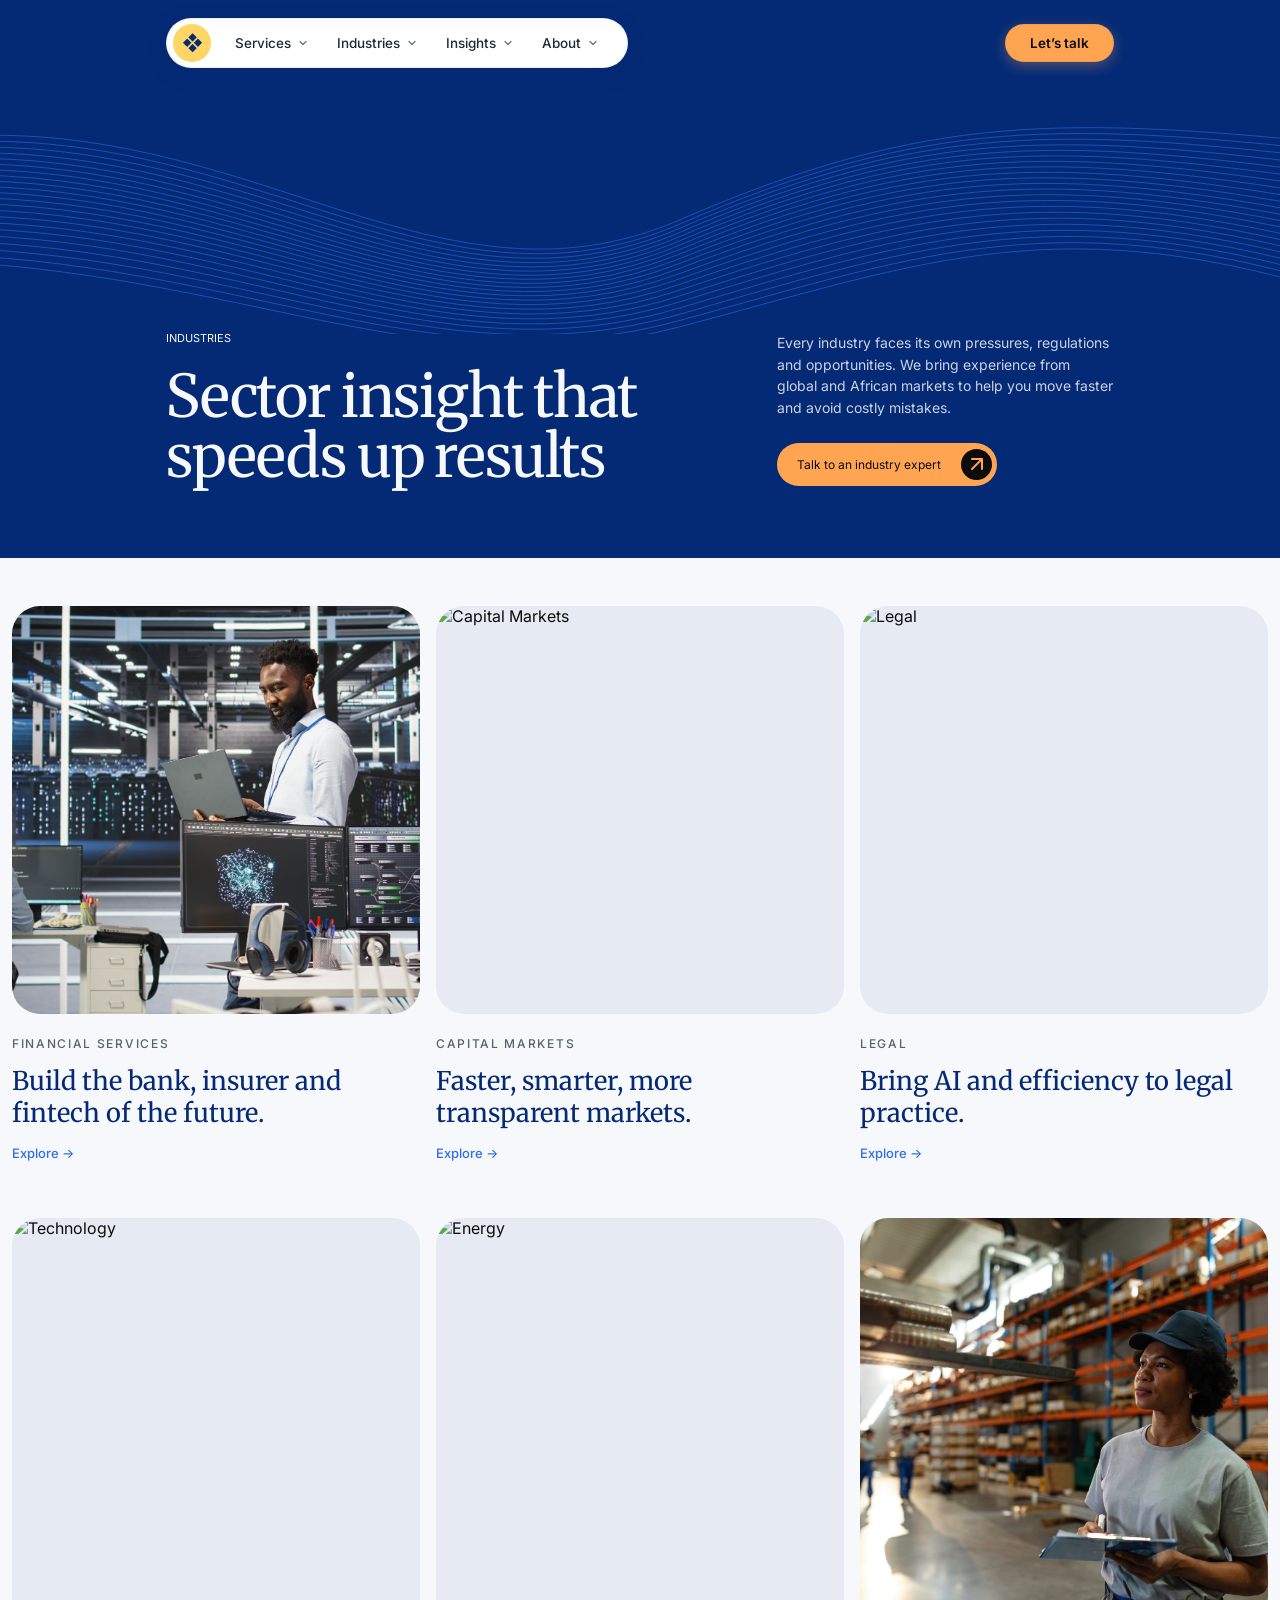
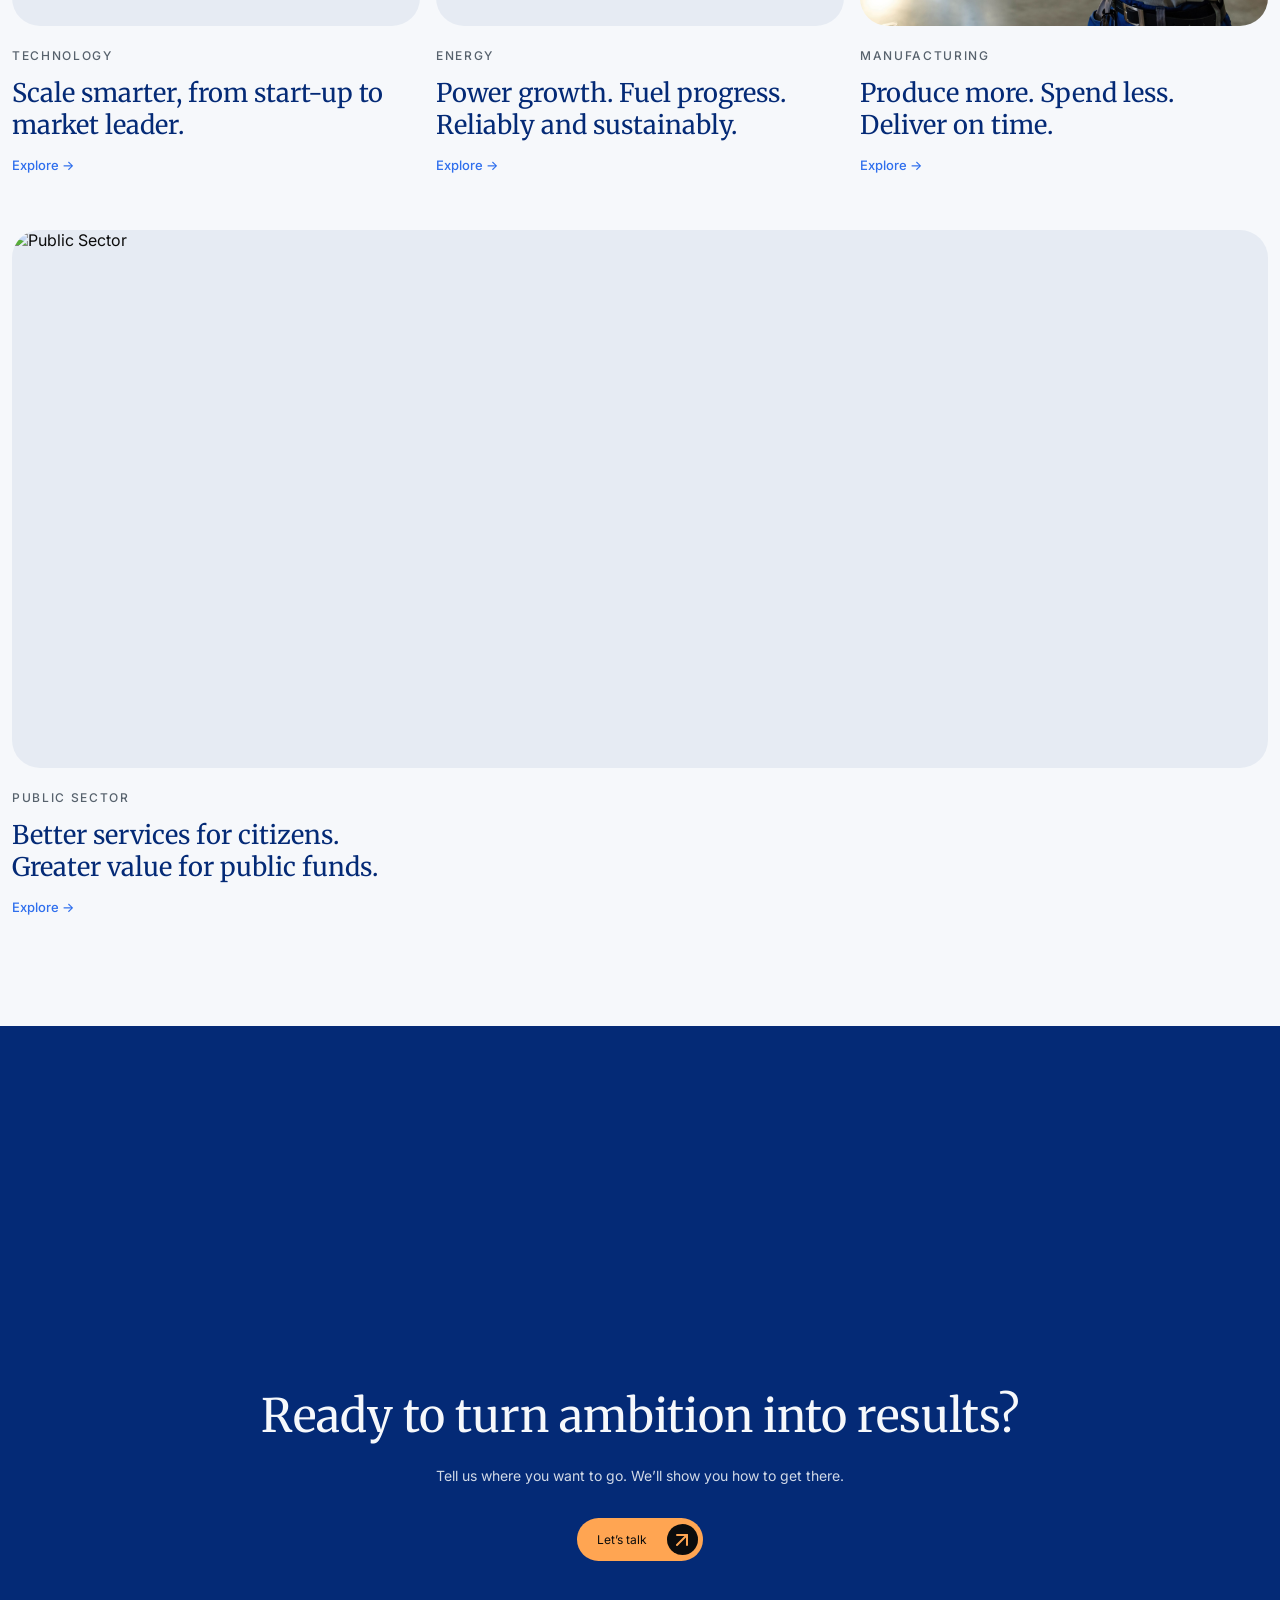
==== commit 9b5cf8d8: "Industries main page added" ====
--- a/industries.html
+++ b/industries.html
@@ -6,7 +6,7 @@
     <meta content="width=device-width, initial-scale=1" name="viewport" />
     <title>Industries | Cufia</title>
     <meta
-      content="Sector insight that speeds up results. We bring experience from global and African markets to help you move faster and avoid costly mistakes."
+      content="Every industry faces its own pressures, regulations and opportunities. We bring experience from global and African markets to help you move faster and avoid costly mistakes."
       name="description"
     />
     <meta
@@ -14,7 +14,7 @@
       property="og:title"
     />
     <meta
-      content="Sector insight that speeds up results."
+      content="Collaborate. Transform. Sustain."
       property="og:description"
     />
     <meta content="website" property="og:type" />
@@ -27,7 +27,6 @@
   </head>
   <body>
     <main class="cufia-page industries-page" id="top">
-      <!-- ==================== INDUSTRIES HERO ==================== -->
       <section class="svc-hero">
         <header class="cufia-navbar-wrapper" id="siteHeader">
           <div class="cufia-navbar-bar wrap">
@@ -82,6 +81,7 @@
             <!-- 1. SERVICES MEGA MENU (3-COLUMN INTERACTIVE LAYOUT) -->
             <div class="cufia-megamenu-card" id="megamenu-services" data-panel="services" hidden>
               <div class="cufia-services-3col">
+                <!-- Column 1: Services List -->
                 <div class="cufia-services-col1">
                   <div class="cufia-mm-heading">SERVICES</div>
                   <div class="cufia-services-navlist" role="tablist">
@@ -126,24 +126,134 @@
                   </div>
                 </div>
 
+                <!-- Column 2: Sub-categories by Service -->
                 <div class="cufia-services-col2">
+                  <!-- Panel 1: AI Transformation -->
                   <div class="cufia-subpanel active" id="subpanel-ai-trans" data-service-content="ai-trans">
                     <div class="cufia-subpanel-header">
                       <h3>AI Transformation</h3>
                       <p>Turn artificial intelligence strategy into scalable, governed enterprise capabilities.</p>
                     </div>
                     <ul class="cufia-subcat-list">
-                      <li><a href="services.html#service-0"><span>AI Readiness Assessment</span><svg class="cufia-link-arrow" width="13" height="13" viewBox="0 0 24 24" fill="none" stroke="currentColor" stroke-width="2"><path d="M7 17 17 7"/><path d="M7 7h10v10"/></svg></a></li>
-                      <li><a href="services.html#service-0"><span>AI Governance &amp; Ethics</span><svg class="cufia-link-arrow" width="13" height="13" viewBox="0 0 24 24" fill="none" stroke="currentColor" stroke-width="2"><path d="M7 17 17 7"/><path d="M7 7h10v10"/></svg></a></li>
-                      <li><a href="services.html#service-0"><span>AI Use-Case Discovery</span><svg class="cufia-link-arrow" width="13" height="13" viewBox="0 0 24 24" fill="none" stroke="currentColor" stroke-width="2"><path d="M7 17 17 7"/><path d="M7 7h10v10"/></svg></a></li>
-                      <li><a href="services.html#service-0"><span>AI Use-Case Deployment</span><svg class="cufia-link-arrow" width="13" height="13" viewBox="0 0 24 24" fill="none" stroke="currentColor" stroke-width="2"><path d="M7 17 17 7"/><path d="M7 7h10v10"/></svg></a></li>
-                      <li><a href="services.html#service-0"><span>Enterprise AI Transformation Strategy</span><svg class="cufia-link-arrow" width="13" height="13" viewBox="0 0 24 24" fill="none" stroke="currentColor" stroke-width="2"><path d="M7 17 17 7"/><path d="M7 7h10v10"/></svg></a></li>
-                    </ul>
-                  </div>
-                </div>
-
+                      <li><a href="ai-transformation.html#ai-readiness-assessment"><span>AI Readiness Assessment</span><svg class="cufia-link-arrow" width="13" height="13" viewBox="0 0 24 24" fill="none" stroke="currentColor" stroke-width="2"><path d="M7 17 17 7"/><path d="M7 7h10v10"/></svg></a></li>
+                      <li><a href="ai-transformation.html#ai-governance"><span>AI Governance &amp; Ethics</span><svg class="cufia-link-arrow" width="13" height="13" viewBox="0 0 24 24" fill="none" stroke="currentColor" stroke-width="2"><path d="M7 17 17 7"/><path d="M7 7h10v10"/></svg></a></li>
+                      <li><a href="ai-transformation.html#ai-use-case-discovery"><span>AI Use-Case Discovery</span><svg class="cufia-link-arrow" width="13" height="13" viewBox="0 0 24 24" fill="none" stroke="currentColor" stroke-width="2"><path d="M7 17 17 7"/><path d="M7 7h10v10"/></svg></a></li>
+                      <li><a href="ai-transformation.html#ai-use-case-deployment"><span>AI Use-Case Deployment</span><svg class="cufia-link-arrow" width="13" height="13" viewBox="0 0 24 24" fill="none" stroke="currentColor" stroke-width="2"><path d="M7 17 17 7"/><path d="M7 7h10v10"/></svg></a></li>
+                      <li><a href="ai-transformation.html#enterprise-ai-strategy"><span>Enterprise AI Transformation Strategy</span><svg class="cufia-link-arrow" width="13" height="13" viewBox="0 0 24 24" fill="none" stroke="currentColor" stroke-width="2"><path d="M7 17 17 7"/><path d="M7 7h10v10"/></svg></a></li>
+                    </ul>
+                  </div>
+
+                  <!-- Panel 2: Training -->
+                  <div class="cufia-subpanel" id="subpanel-training" data-service-content="training">
+                    <div class="cufia-subpanel-header">
+                      <h3>Training</h3>
+                      <p>Equip executive teams, boards, and professionals with mission-critical modern competencies.</p>
+                    </div>
+                    <ul class="cufia-subcat-list">
+                      <li><a href="training.html#ai-board-training"><span>AI Board Training</span><svg class="cufia-link-arrow" width="13" height="13" viewBox="0 0 24 24" fill="none" stroke="currentColor" stroke-width="2"><path d="M7 17 17 7"/><path d="M7 7h10v10"/></svg></a></li>
+                      <li><a href="training.html#ai-executive-training"><span>AI Executive Training</span><svg class="cufia-link-arrow" width="13" height="13" viewBox="0 0 24 24" fill="none" stroke="currentColor" stroke-width="2"><path d="M7 17 17 7"/><path d="M7 7h10v10"/></svg></a></li>
+                      <li><a href="training.html#skills-development-training"><span>Skills Development Training</span><svg class="cufia-link-arrow" width="13" height="13" viewBox="0 0 24 24" fill="none" stroke="currentColor" stroke-width="2"><path d="M7 17 17 7"/><path d="M7 7h10v10"/></svg></a></li>
+                      <li><a href="training.html#leadership-and-management-training"><span>Leadership &amp; Management Training</span><svg class="cufia-link-arrow" width="13" height="13" viewBox="0 0 24 24" fill="none" stroke="currentColor" stroke-width="2"><path d="M7 17 17 7"/><path d="M7 7h10v10"/></svg></a></li>
+                    </ul>
+                  </div>
+
+                  <!-- Panel 3: Digital Transformation -->
+                  <div class="cufia-subpanel" id="subpanel-digital-trans" data-service-content="digital-trans">
+                    <div class="cufia-subpanel-header">
+                      <h3>Digital Transformation</h3>
+                      <p>Architect modern operating architectures, customer experiences, and digital platforms.</p>
+                    </div>
+                    <ul class="cufia-subcat-list">
+                      <li><a href="digital-transformation.html#digital-strategy"><span>Digital Strategy</span><svg class="cufia-link-arrow" width="13" height="13" viewBox="0 0 24 24" fill="none" stroke="currentColor" stroke-width="2"><path d="M7 17 17 7"/><path d="M7 7h10v10"/></svg></a></li>
+                      <li><a href="digital-transformation.html#digital-operating-model"><span>Digital Operating Model</span><svg class="cufia-link-arrow" width="13" height="13" viewBox="0 0 24 24" fill="none" stroke="currentColor" stroke-width="2"><path d="M7 17 17 7"/><path d="M7 7h10v10"/></svg></a></li>
+                      <li><a href="digital-transformation.html#products-and-platforms-digitalisation"><span>Products &amp; Platforms Digitalisation</span><svg class="cufia-link-arrow" width="13" height="13" viewBox="0 0 24 24" fill="none" stroke="currentColor" stroke-width="2"><path d="M7 17 17 7"/><path d="M7 7h10v10"/></svg></a></li>
+                      <li><a href="digital-transformation.html#customer-experience"><span>Customer Experience (CX)</span><svg class="cufia-link-arrow" width="13" height="13" viewBox="0 0 24 24" fill="none" stroke="currentColor" stroke-width="2"><path d="M7 17 17 7"/><path d="M7 7h10v10"/></svg></a></li>
+                      <li><a href="digital-transformation.html#technology-transformation"><span>Technology Transformation</span><svg class="cufia-link-arrow" width="13" height="13" viewBox="0 0 24 24" fill="none" stroke="currentColor" stroke-width="2"><path d="M7 17 17 7"/><path d="M7 7h10v10"/></svg></a></li>
+                    </ul>
+                  </div>
+
+                  <!-- Panel 4: Operational Excellence -->
+                  <div class="cufia-subpanel" id="subpanel-ops-excellence" data-service-content="ops-excellence">
+                    <div class="cufia-subpanel-header">
+                      <h3>Operational Excellence</h3>
+                      <p>Streamline core processes, unlock lean efficiencies, and automate enterprise workflows.</p>
+                    </div>
+                    <ul class="cufia-subcat-list">
+                      <li><a href="operational-excellence.html#process-transformation"><span>Process Transformation</span><svg class="cufia-link-arrow" width="13" height="13" viewBox="0 0 24 24" fill="none" stroke="currentColor" stroke-width="2"><path d="M7 17 17 7"/><path d="M7 7h10v10"/></svg></a></li>
+                      <li><a href="operational-excellence.html#operating-model-transformation"><span>Operating Model Transformation</span><svg class="cufia-link-arrow" width="13" height="13" viewBox="0 0 24 24" fill="none" stroke="currentColor" stroke-width="2"><path d="M7 17 17 7"/><path d="M7 7h10v10"/></svg></a></li>
+                      <li><a href="operational-excellence.html#performance-and-productivity"><span>Performance &amp; Productivity</span><svg class="cufia-link-arrow" width="13" height="13" viewBox="0 0 24 24" fill="none" stroke="currentColor" stroke-width="2"><path d="M7 17 17 7"/><path d="M7 7h10v10"/></svg></a></li>
+                      <li><a href="operational-excellence.html#process-automation"><span>Process Automation</span><svg class="cufia-link-arrow" width="13" height="13" viewBox="0 0 24 24" fill="none" stroke="currentColor" stroke-width="2"><path d="M7 17 17 7"/><path d="M7 7h10v10"/></svg></a></li>
+                      <li><a href="operational-excellence.html#continuous-improvement"><span>Continuous Improvement</span><svg class="cufia-link-arrow" width="13" height="13" viewBox="0 0 24 24" fill="none" stroke="currentColor" stroke-width="2"><path d="M7 17 17 7"/><path d="M7 7h10v10"/></svg></a></li>
+                    </ul>
+                  </div>
+
+                  <!-- Panel 5: Strategy Advisory -->
+                  <div class="cufia-subpanel" id="subpanel-strategy" data-service-content="strategy">
+                    <div class="cufia-subpanel-header">
+                      <h3>Strategy Advisory</h3>
+                      <p>Bridge high-altitude vision and concrete execution with grounded, actionable roadmaps.</p>
+                    </div>
+                    <ul class="cufia-subcat-list">
+                      <li><a href="strategy-advisory.html#corporate-and-business-strategy"><span>Corporate &amp; Business Strategy</span><svg class="cufia-link-arrow" width="13" height="13" viewBox="0 0 24 24" fill="none" stroke="currentColor" stroke-width="2"><path d="M7 17 17 7"/><path d="M7 7h10v10"/></svg></a></li>
+                      <li><a href="strategy-advisory.html#growth-and-market-entry"><span>Growth &amp; Market Entry</span><svg class="cufia-link-arrow" width="13" height="13" viewBox="0 0 24 24" fill="none" stroke="currentColor" stroke-width="2"><path d="M7 17 17 7"/><path d="M7 7h10v10"/></svg></a></li>
+                      <li><a href="strategy-advisory.html#customer-strategy"><span>Customer Strategy</span><svg class="cufia-link-arrow" width="13" height="13" viewBox="0 0 24 24" fill="none" stroke="currentColor" stroke-width="2"><path d="M7 17 17 7"/><path d="M7 7h10v10"/></svg></a></li>
+                      <li><a href="strategy-advisory.html#innovation-strategy"><span>Innovation Strategy</span><svg class="cufia-link-arrow" width="13" height="13" viewBox="0 0 24 24" fill="none" stroke="currentColor" stroke-width="2"><path d="M7 17 17 7"/><path d="M7 7h10v10"/></svg></a></li>
+                      <li><a href="strategy-advisory.html#strategy-execution-and-transformation-office"><span>Strategy Implementation</span><svg class="cufia-link-arrow" width="13" height="13" viewBox="0 0 24 24" fill="none" stroke="currentColor" stroke-width="2"><path d="M7 17 17 7"/><path d="M7 7h10v10"/></svg></a></li>
+                    </ul>
+                  </div>
+
+                  <!-- Panel 6: Data & Cloud -->
+                  <div class="cufia-subpanel" id="subpanel-data-cloud" data-service-content="data-cloud">
+                    <div class="cufia-subpanel-header">
+                      <h3>Data &amp; Cloud Transformation</h3>
+                      <p>Build elastic, future-ready infrastructure and trustworthy data pipelines.</p>
+                    </div>
+                    <ul class="cufia-subcat-list">
+                      <li><a href="data-cloud-transformation.html#data-strategy"><span>Data Strategy</span><svg class="cufia-link-arrow" width="13" height="13" viewBox="0 0 24 24" fill="none" stroke="currentColor" stroke-width="2"><path d="M7 17 17 7"/><path d="M7 7h10v10"/></svg></a></li>
+                      <li><a href="data-cloud-transformation.html#data-governance"><span>Data Governance</span><svg class="cufia-link-arrow" width="13" height="13" viewBox="0 0 24 24" fill="none" stroke="currentColor" stroke-width="2"><path d="M7 17 17 7"/><path d="M7 7h10v10"/></svg></a></li>
+                      <li><a href="data-cloud-transformation.html#analytics"><span>Analytics &amp; BI</span><svg class="cufia-link-arrow" width="13" height="13" viewBox="0 0 24 24" fill="none" stroke="currentColor" stroke-width="2"><path d="M7 17 17 7"/><path d="M7 7h10v10"/></svg></a></li>
+                      <li><a href="data-cloud-transformation.html#cloud-strategy"><span>Cloud Strategy</span><svg class="cufia-link-arrow" width="13" height="13" viewBox="0 0 24 24" fill="none" stroke="currentColor" stroke-width="2"><path d="M7 17 17 7"/><path d="M7 7h10v10"/></svg></a></li>
+                      <li><a href="data-cloud-transformation.html#cloud-migration-and-modernisation"><span>Cloud Migration &amp; Modernisation</span><svg class="cufia-link-arrow" width="13" height="13" viewBox="0 0 24 24" fill="none" stroke="currentColor" stroke-width="2"><path d="M7 17 17 7"/><path d="M7 7h10v10"/></svg></a></li>
+                      <li><a href="data-cloud-transformation.html#data-and-ai-infrastructure"><span>Data &amp; AI Infrastructure</span><svg class="cufia-link-arrow" width="13" height="13" viewBox="0 0 24 24" fill="none" stroke="currentColor" stroke-width="2"><path d="M7 17 17 7"/><path d="M7 7h10v10"/></svg></a></li>
+                    </ul>
+                  </div>
+
+                  <!-- Panel 7: Product Management -->
+                  <div class="cufia-subpanel" id="subpanel-product-mgmt" data-service-content="product-mgmt">
+                    <div class="cufia-subpanel-header">
+                      <h3>Product Management</h3>
+                      <p>Accelerate discovery, validate value propositions, and institute high-performing product squads.</p>
+                    </div>
+                    <ul class="cufia-subcat-list">
+                      <li><a href="product-management.html#product-strategy"><span>Product Strategy</span><svg class="cufia-link-arrow" width="13" height="13" viewBox="0 0 24 24" fill="none" stroke="currentColor" stroke-width="2"><path d="M7 17 17 7"/><path d="M7 7h10v10"/></svg></a></li>
+                      <li><a href="product-management.html#product-discovery"><span>Product Discovery</span><svg class="cufia-link-arrow" width="13" height="13" viewBox="0 0 24 24" fill="none" stroke="currentColor" stroke-width="2"><path d="M7 17 17 7"/><path d="M7 7h10v10"/></svg></a></li>
+                      <li><a href="product-management.html#digital-product-development"><span>Digital Product Development</span><svg class="cufia-link-arrow" width="13" height="13" viewBox="0 0 24 24" fill="none" stroke="currentColor" stroke-width="2"><path d="M7 17 17 7"/><path d="M7 7h10v10"/></svg></a></li>
+                      <li><a href="product-management.html#product-operating-model"><span>Product Operating Model</span><svg class="cufia-link-arrow" width="13" height="13" viewBox="0 0 24 24" fill="none" stroke="currentColor" stroke-width="2"><path d="M7 17 17 7"/><path d="M7 7h10v10"/></svg></a></li>
+                      <li><a href="product-management.html#product-leadership-support"><span>Product Leadership Support</span><svg class="cufia-link-arrow" width="13" height="13" viewBox="0 0 24 24" fill="none" stroke="currentColor" stroke-width="2"><path d="M7 17 17 7"/><path d="M7 7h10v10"/></svg></a></li>
+                    </ul>
+                  </div>
+
+                  <!-- Panel 8: Project Management -->
+                  <div class="cufia-subpanel" id="subpanel-project-mgmt" data-service-content="project-mgmt">
+                    <div class="cufia-subpanel-header">
+                      <h3>Project Management</h3>
+                      <p>Deliver complex, business-critical initiatives with disciplined PMO governance and agile velocity.</p>
+                    </div>
+                    <ul class="cufia-subcat-list">
+                      <li><a href="project-management.html#portfolio-and-pmo-set-up"><span>Portfolio &amp; PMO Set-up</span><svg class="cufia-link-arrow" width="13" height="13" viewBox="0 0 24 24" fill="none" stroke="currentColor" stroke-width="2"><path d="M7 17 17 7"/><path d="M7 7h10v10"/></svg></a></li>
+                      <li><a href="project-management.html#programme-and-project-delivery"><span>Programme &amp; Project Delivery</span><svg class="cufia-link-arrow" width="13" height="13" viewBox="0 0 24 24" fill="none" stroke="currentColor" stroke-width="2"><path d="M7 17 17 7"/><path d="M7 7h10v10"/></svg></a></li>
+                      <li><a href="project-management.html#agile-transformation"><span>Agile Transformation</span><svg class="cufia-link-arrow" width="13" height="13" viewBox="0 0 24 24" fill="none" stroke="currentColor" stroke-width="2"><path d="M7 17 17 7"/><path d="M7 7h10v10"/></svg></a></li>
+                      <li><a href="project-management.html#project-recovery"><span>Project Recovery</span><svg class="cufia-link-arrow" width="13" height="13" viewBox="0 0 24 24" fill="none" stroke="currentColor" stroke-width="2"><path d="M7 17 17 7"/><path d="M7 7h10v10"/></svg></a></li>
+                      <li><a href="project-management.html#benefits-realisation"><span>Benefits Realisation</span><svg class="cufia-link-arrow" width="13" height="13" viewBox="0 0 24 24" fill="none" stroke="currentColor" stroke-width="2"><path d="M7 17 17 7"/><path d="M7 7h10v10"/></svg></a></li>
+                    </ul>
+                  </div>
+                </div>
+
+                <!-- Column 3: Featured Image / Resource Card (Dynamic per service) -->
                 <div class="cufia-services-col3">
                   <div class="cufia-mm-heading">FEATURED SPOTLIGHT</div>
+                  
+                  <!-- Card for AI Transformation -->
                   <div class="cufia-feature-card active" data-feature-content="ai-trans">
                     <div class="cufia-feature-card-media">
                       <img src="AI Transformation.jpeg" alt="Enterprise AI Transformation" loading="lazy">
@@ -152,7 +262,98 @@
                       <span class="cufia-feature-tag">CASE SPOTLIGHT</span>
                       <h4>Enterprise AI Readiness at Scale</h4>
                       <p>How global enterprises navigate compliance, safety, and measurable operational ROI.</p>
-                      <a href="services.html#service-0" class="cufia-feature-cta">Explore capabilities &rarr;</a>
+                      <a href="ai-transformation.html" class="cufia-feature-cta">Explore capabilities &rarr;</a>
+                    </div>
+                  </div>
+
+                  <!-- Card for Training -->
+                  <div class="cufia-feature-card" data-feature-content="training">
+                    <div class="cufia-feature-card-media">
+                      <img src="AI Training.jpg" alt="Executive Training" loading="lazy">
+                    </div>
+                    <div class="cufia-feature-card-body">
+                      <span class="cufia-feature-tag">LEADERSHIP PROGRAM</span>
+                      <h4>Executive &amp; Board Fluency</h4>
+                      <p>Hands-on workshops transforming leaders into confident technology stewards.</p>
+                      <a href="training.html" class="cufia-feature-cta">Learn about training &rarr;</a>
+                    </div>
+                  </div>
+
+                  <!-- Card for Digital Transformation -->
+                  <div class="cufia-feature-card" data-feature-content="digital-trans">
+                    <div class="cufia-feature-card-media">
+                      <img src="Digital Transformation.jpg" alt="Digital Transformation" loading="lazy">
+                    </div>
+                    <div class="cufia-feature-card-body">
+                      <span class="cufia-feature-tag">OPERATING MODEL</span>
+                      <h4>Omnichannel Architecture</h4>
+                      <p>Connecting legacy systems with reactive customer touchpoints.</p>
+                      <a href="digital-transformation.html" class="cufia-feature-cta">View case studies &rarr;</a>
+                    </div>
+                  </div>
+
+                  <!-- Card for Operational Excellence -->
+                  <div class="cufia-feature-card" data-feature-content="ops-excellence">
+                    <div class="cufia-feature-card-media">
+                      <img src="Operations.jpg" alt="Operational Excellence" loading="lazy">
+                    </div>
+                    <div class="cufia-feature-card-body">
+                      <span class="cufia-feature-tag">EFFICIENCY &amp; LEAN</span>
+                      <h4>Process Automation &amp; Velocity</h4>
+                      <p>Eliminating bottlenecks to expand capacity and operational resilience.</p>
+                      <a href="operational-excellence.html" class="cufia-feature-cta">Explore operations &rarr;</a>
+                    </div>
+                  </div>
+
+                  <!-- Card for Strategy Advisory -->
+                  <div class="cufia-feature-card" data-feature-content="strategy">
+                    <div class="cufia-feature-card-media">
+                      <img src="Strategy Advisory.jpg" alt="Strategy Advisory" loading="lazy">
+                    </div>
+                    <div class="cufia-feature-card-body">
+                      <span class="cufia-feature-tag">STRATEGIC GROWTH</span>
+                      <h4>Market Entry &amp; Horizon 3 Vision</h4>
+                      <p>Navigating high-growth African and emerging market ecosystems.</p>
+                      <a href="strategy-advisory.html" class="cufia-feature-cta">Read strategy brief &rarr;</a>
+                    </div>
+                  </div>
+
+                  <!-- Card for Data & Cloud -->
+                  <div class="cufia-feature-card" data-feature-content="data-cloud">
+                    <div class="cufia-feature-card-media">
+                      <img src="Cloud.jpg" alt="Data and Cloud" loading="lazy">
+                    </div>
+                    <div class="cufia-feature-card-body">
+                      <span class="cufia-feature-tag">CLOUD INFRASTRUCTURE</span>
+                      <h4>Modern Data Governance</h4>
+                      <p>Building trusted data lakes, automated compliance, and scalable AI infrastructure.</p>
+                      <a href="data-cloud-transformation.html" class="cufia-feature-cta">Discover architecture &rarr;</a>
+                    </div>
+                  </div>
+
+                  <!-- Card for Product Management -->
+                  <div class="cufia-feature-card" data-feature-content="product-mgmt">
+                    <div class="cufia-feature-card-media">
+                      <img src="Product Management.jpg" alt="Product Management" loading="lazy">
+                    </div>
+                    <div class="cufia-feature-card-body">
+                      <span class="cufia-feature-tag">PRODUCT LEADERSHIP</span>
+                      <h4>Discovery to Delivery Engine</h4>
+                      <p>Embedding customer discovery loops directly into release cadences.</p>
+                      <a href="product-management.html" class="cufia-feature-cta">See product playbooks &rarr;</a>
+                    </div>
+                  </div>
+
+                  <!-- Card for Project Management -->
+                  <div class="cufia-feature-card" data-feature-content="project-mgmt">
+                    <div class="cufia-feature-card-media">
+                      <img src="Project Management.jpg" alt="Project Management" loading="lazy">
+                    </div>
+                    <div class="cufia-feature-card-body">
+                      <span class="cufia-feature-tag">PMO &amp; EXECUTION</span>
+                      <h4>Guaranteed Programme Delivery</h4>
+                      <p>Orchestrating complex vendor landscapes, timelines, and measurable milestones.</p>
+                      <a href="project-management.html" class="cufia-feature-cta">Explore PMO frameworks &rarr;</a>
                     </div>
                   </div>
                 </div>
@@ -162,33 +363,36 @@
             <!-- 2. INDUSTRIES DROPDOWN CARD -->
             <div class="cufia-megamenu-card" id="megamenu-industries" data-panel="industries" hidden>
               <div class="cufia-dropdown-grid cufia-industries-grid">
+                <!-- Left Editorial Box -->
                 <div class="cufia-editorial-col">
                   <h3>Specialised expertise for your industry's pivotal challenges.</h3>
                   <p>Our cross-functional teams bring deep domain pedigree across regulated financial markets, technology enterprises, and public institutions.</p>
                   <a href="industries.html" class="cufia-editorial-link">View all industries &rarr;</a>
                 </div>
 
+                <!-- Middle Columns: Industries List -->
                 <div class="cufia-dropdown-navcols">
                   <div class="cufia-nav-col">
                     <div class="cufia-mm-heading">KEY SECTORS</div>
                     <ul class="cufia-subcat-list">
-                      <li><a href="#industry-financial-services"><span>Financial Services</span><svg class="cufia-link-arrow" width="13" height="13" viewBox="0 0 24 24" fill="none" stroke="currentColor" stroke-width="2"><path d="M7 17 17 7"/><path d="M7 7h10v10"/></svg></a></li>
-                      <li><a href="#industry-capital-markets"><span>Capital Markets</span><svg class="cufia-link-arrow" width="13" height="13" viewBox="0 0 24 24" fill="none" stroke="currentColor" stroke-width="2"><path d="M7 17 17 7"/><path d="M7 7h10v10"/></svg></a></li>
-                      <li><a href="#industry-legal"><span>Legal &amp; Professional</span><svg class="cufia-link-arrow" width="13" height="13" viewBox="0 0 24 24" fill="none" stroke="currentColor" stroke-width="2"><path d="M7 17 17 7"/><path d="M7 7h10v10"/></svg></a></li>
-                      <li><a href="#industry-technology"><span>Technology &amp; SaaS</span><svg class="cufia-link-arrow" width="13" height="13" viewBox="0 0 24 24" fill="none" stroke="currentColor" stroke-width="2"><path d="M7 17 17 7"/><path d="M7 7h10v10"/></svg></a></li>
+                      <li><a href="financial-services.html"><span>Financial Services</span><svg class="cufia-link-arrow" width="13" height="13" viewBox="0 0 24 24" fill="none" stroke="currentColor" stroke-width="2"><path d="M7 17 17 7"/><path d="M7 7h10v10"/></svg></a></li>
+                      <li><a href="capital-markets.html"><span>Capital Markets</span><svg class="cufia-link-arrow" width="13" height="13" viewBox="0 0 24 24" fill="none" stroke="currentColor" stroke-width="2"><path d="M7 17 17 7"/><path d="M7 7h10v10"/></svg></a></li>
+                      <li><a href="legal.html"><span>Legal &amp; Professional</span><svg class="cufia-link-arrow" width="13" height="13" viewBox="0 0 24 24" fill="none" stroke="currentColor" stroke-width="2"><path d="M7 17 17 7"/><path d="M7 7h10v10"/></svg></a></li>
+                      <li><a href="technology.html"><span>Technology &amp; SaaS</span><svg class="cufia-link-arrow" width="13" height="13" viewBox="0 0 24 24" fill="none" stroke="currentColor" stroke-width="2"><path d="M7 17 17 7"/><path d="M7 7h10v10"/></svg></a></li>
                     </ul>
                   </div>
                   <div class="cufia-nav-col">
                     <div class="cufia-mm-heading">MORE SECTORS</div>
                     <ul class="cufia-subcat-list">
-                      <li><a href="#industry-energy"><span>Energy &amp; Utilities</span><svg class="cufia-link-arrow" width="13" height="13" viewBox="0 0 24 24" fill="none" stroke="currentColor" stroke-width="2"><path d="M7 17 17 7"/><path d="M7 7h10v10"/></svg></a></li>
-                      <li><a href="#industry-manufacturing"><span>Manufacturing &amp; Logistics</span><svg class="cufia-link-arrow" width="13" height="13" viewBox="0 0 24 24" fill="none" stroke="currentColor" stroke-width="2"><path d="M7 17 17 7"/><path d="M7 7h10v10"/></svg></a></li>
-                      <li><a href="#industry-public-sector"><span>Public Sector &amp; NGOs</span><svg class="cufia-link-arrow" width="13" height="13" viewBox="0 0 24 24" fill="none" stroke="currentColor" stroke-width="2"><path d="M7 17 17 7"/><path d="M7 7h10v10"/></svg></a></li>
-                      <li><a href="#industry-bespoke"><span>Corporate Services &amp; Others</span><svg class="cufia-link-arrow" width="13" height="13" viewBox="0 0 24 24" fill="none" stroke="currentColor" stroke-width="2"><path d="M7 17 17 7"/><path d="M7 7h10v10"/></svg></a></li>
-                    </ul>
-                  </div>
-                </div>
-
+                      <li><a href="energy.html"><span>Energy &amp; Utilities</span><svg class="cufia-link-arrow" width="13" height="13" viewBox="0 0 24 24" fill="none" stroke="currentColor" stroke-width="2"><path d="M7 17 17 7"/><path d="M7 7h10v10"/></svg></a></li>
+                      <li><a href="manufacturing.html"><span>Manufacturing &amp; Logistics</span><svg class="cufia-link-arrow" width="13" height="13" viewBox="0 0 24 24" fill="none" stroke="currentColor" stroke-width="2"><path d="M7 17 17 7"/><path d="M7 7h10v10"/></svg></a></li>
+                      <li><a href="public-sector.html"><span>Public Sector &amp; NGOs</span><svg class="cufia-link-arrow" width="13" height="13" viewBox="0 0 24 24" fill="none" stroke="currentColor" stroke-width="2"><path d="M7 17 17 7"/><path d="M7 7h10v10"/></svg></a></li>
+                      <li><a href="industries.html"><span>Corporate Services &amp; Others</span><svg class="cufia-link-arrow" width="13" height="13" viewBox="0 0 24 24" fill="none" stroke="currentColor" stroke-width="2"><path d="M7 17 17 7"/><path d="M7 7h10v10"/></svg></a></li>
+                    </ul>
+                  </div>
+                </div>
+
+                <!-- Right Column: Featured Sector Spotlight -->
                 <div class="cufia-dropdown-feature-col">
                   <div class="cufia-mm-heading">FEATURED SECTOR</div>
                   <div class="cufia-feature-card static-card">
@@ -199,7 +403,7 @@
                       <span class="cufia-feature-tag">FINANCIAL SERVICES</span>
                       <h4>Core Banking Modernisation in Africa</h4>
                       <p>Transforming payment rails, cross-border remittances, and real-time fraud mitigation.</p>
-                      <a href="#industry-financial-services" class="cufia-feature-cta">Read industry overview &rarr;</a>
+                      <a href="industries.html" class="cufia-feature-cta">Read industry overview &rarr;</a>
                     </div>
                   </div>
                 </div>
@@ -286,7 +490,7 @@
           </div>
         </header>
 
-        <!-- ==================== MOBILE NAVIGATION DRAWER ==================== -->
+        <!-- ==================== MOBILE NAVIGATION DRAWER (ACCENTURE DRILL-DOWN FLOW) ==================== -->
         <div class="cufia-mobile-drawer" id="mobileDrawer" aria-hidden="true">
           <div class="cufia-mobile-backdrop" id="mobileBackdrop"></div>
           <div class="cufia-mobile-container" role="dialog" aria-modal="true" aria-label="Mobile Navigation">
@@ -337,11 +541,17 @@
                     <a href="https://linkedin.com" target="_blank" rel="noopener noreferrer" aria-label="LinkedIn">
                       <svg width="18" height="18" viewBox="0 0 24 24" fill="currentColor"><path d="M19 3a2 2 0 0 1 2 2v14a2 2 0 0 1-2 2H5a2 2 0 0 1-2-2V5a2 2 0 0 1 2-2h14m-.5 15.5v-5.3a3.26 3.26 0 0 0-3.26-3.26c-.85 0-1.84.52-2.28 1.3v-1.11h-2.79v8.37h2.79v-4.93c0-.77.62-1.4 1.39-1.4a1.4 1.4 0 0 1 1.4 1.4v4.93h2.75M6.46 10.9v8.37H9.2V10.9H6.46M7.83 6.7a1.62 1.62 0 0 0-1.63 1.63c0 .9.73 1.63 1.63 1.63.9 0 1.63-.73 1.63-1.63A1.62 1.62 0 0 0 7.83 6.7z"/></svg>
                     </a>
-                  </div>
-                </div>
-              </div>
-
-              <!-- LEVEL 2: DRILL-DOWN SUB-SCREEN -->
+                    <a href="https://facebook.com" target="_blank" rel="noopener noreferrer" aria-label="Facebook">
+                      <svg width="18" height="18" viewBox="0 0 24 24" fill="currentColor"><path d="M22 12c0-5.52-4.48-10-10-10S2 6.48 2 12c0 4.84 3.44 8.87 8 9.8V15H8v-3h2V9.5C10 7.57 11.57 6 13.5 6H16v3h-2c-.55 0-1 .45-1 1v2h3v3h-3v6.95C18.05 21.45 22 17.19 22 12z"/></svg>
+                    </a>
+                    <a href="https://instagram.com" target="_blank" rel="noopener noreferrer" aria-label="Instagram">
+                      <svg width="18" height="18" viewBox="0 0 24 24" fill="currentColor"><path d="M12 2.163c3.204 0 3.584.012 4.85.07 3.252.148 4.771 1.691 4.919 4.919.058 1.265.069 1.645.069 4.849 0 3.205-.012 3.584-.069 4.849-.149 3.225-1.664 4.771-4.919 4.919-1.266.058-1.644.07-4.85.07-3.204 0-3.584-.012-4.849-.07-3.26-.149-4.771-1.699-4.919-4.92-.058-1.265-.07-1.644-.07-4.849 0-3.204.013-3.583.07-4.849.149-3.227 1.664-4.771 4.919-4.919 1.266-.057 1.645-.069 4.849-.069zm0-2.163c-3.259 0-3.667.014-4.947.072-4.358.2-6.78 2.618-6.98 6.98-.059 1.281-.073 1.689-.073 4.948 0 3.259.014 3.668.072 4.948.2 4.358 2.618 6.78 6.98 6.98 1.281.058 1.689.072 4.948.072 3.259 0 3.668-.014 4.948-.072 4.354-.2 6.782-2.618 6.979-6.98.059-1.28.073-1.689.073-4.948 0-3.259-.014-3.667-.072-4.947-.196-4.354-2.617-6.78-6.979-6.98-1.281-.059-1.69-.073-4.949-.073zm0 5.838c-3.403 0-6.162 2.759-6.162 6.162s2.759 6.163 6.162 6.163 6.162-2.759 6.162-6.163c0-3.403-2.759-6.162-6.162-6.162zm0 10.162c-2.209 0-4-1.79-4-4 0-2.209 1.791-4 4-4s4 1.791 4 4c0 2.21-1.791 4-4 4zm6.406-11.845c-.796 0-1.441.645-1.441 1.44s.645 1.44 1.441 1.44c.795 0 1.439-.645 1.439-1.44s-.644-1.44-1.439-1.44z"/></svg>
+                    </a>
+                  </div>
+                </div>
+              </div>
+
+              <!-- LEVEL 2: DRILL-DOWN SUB-SCREEN (ACCENTURE FLOW) -->
               <div class="cufia-mobile-screen" id="mobileScreen2">
                 <div class="cufia-mobile-screen-header">
                   <button type="button" class="cufia-mobile-back-btn" id="mobileMenuBackBtn">
@@ -354,252 +564,168 @@
                 </div>
 
                 <div class="cufia-mobile-drilldown-header">
-                  <h2 id="mobileDrilldownTitle">Industries</h2>
+                  <h2 id="mobileDrilldownTitle">Services</h2>
                   <span class="cufia-drilldown-badge">›</span>
                 </div>
 
                 <div class="cufia-mobile-drilldown-content" id="mobileDrilldownContent">
-                  <!-- Dynamic Accordions injected by script.js -->
+                  <!-- Dynamic Accordions injected based on selected section -->
                 </div>
               </div>
             </div>
           </div>
         </div>
-
-        <!-- ==================== HERO HARMONIC WAVE SVG ==================== -->
         <svg
           aria-hidden="true"
           class="waves reveal-fade reveal-delay-3"
           preserveaspectratio="none"
           viewbox="0 0 1600 400"
         >
-          <path d="M -100 65 C 300 -15, 540 370, 850 200 S 1330 20, 1700 70"></path>
-          <path d="M -100 75 C 300 0, 540 377, 850 209 S 1330 28, 1700 83"></path>
-          <path d="M -100 85 C 300 15, 540 384, 850 218 S 1330 36, 1700 96"></path>
-          <path d="M -100 95 C 300 30, 540 391, 850 227 S 1330 44, 1700 109"></path>
-          <path d="M -100 105 C 300 45, 540 398, 850 236 S 1330 52, 1700 122"></path>
-          <path d="M -100 115 C 300 60, 540 405, 850 245 S 1330 60, 1700 135"></path>
-          <path d="M -100 125 C 300 75, 540 412, 850 254 S 1330 68, 1700 148"></path>
-          <path d="M -100 135 C 300 90, 540 419, 850 263 S 1330 76, 1700 161"></path>
-          <path d="M -100 145 C 300 105, 540 426, 850 272 S 1330 84, 1700 174"></path>
-          <path d="M -100 155 C 300 120, 540 433, 850 281 S 1330 92, 1700 187"></path>
-          <path d="M -100 165 C 300 135, 540 440, 850 290 S 1330 100, 1700 200"></path>
-          <path d="M -100 175 C 300 150, 540 447, 850 299 S 1330 108, 1700 213"></path>
-          <path d="M -100 185 C 300 165, 540 454, 850 308 S 1330 116, 1700 226"></path>
-          <path d="M -100 195 C 300 180, 540 461, 850 317 S 1330 124, 1700 239"></path>
-          <path d="M -100 205 C 300 195, 540 468, 850 326 S 1330 132, 1700 252"></path>
-          <path d="M -100 215 C 300 210, 540 475, 850 335 S 1330 140, 1700 265"></path>
-          <path d="M -100 225 C 300 225, 540 482, 850 344 S 1330 148, 1700 278"></path>
-          <path d="M -100 235 C 300 240, 540 489, 850 353 S 1330 156, 1700 291"></path>
-          <path d="M -100 245 C 300 255, 540 496, 850 362 S 1330 164, 1700 304"></path>
-          <path d="M -100 255 C 300 270, 540 503, 850 371 S 1330 172, 1700 317"></path>
-          <path d="M -100 265 C 300 285, 540 510, 850 380 S 1330 180, 1700 330"></path>
-          <path d="M -100 275 C 300 300, 540 517, 850 389 S 1330 188, 1700 343"></path>
+          <path
+            d="M -100 65 C 300 -15, 540 370, 850 200 S 1330 20, 1700 70"
+          ></path>
+          <path
+            d="M -100 75 C 300 0, 540 377, 850 209 S 1330 28, 1700 83"
+          ></path>
+          <path
+            d="M -100 85 C 300 15, 540 384, 850 218 S 1330 36, 1700 96"
+          ></path>
+          <path
+            d="M -100 95 C 300 30, 540 391, 850 227 S 1330 44, 1700 109"
+          ></path>
+          <path
+            d="M -100 105 C 300 45, 540 398, 850 236 S 1330 52, 1700 122"
+          ></path>
+          <path
+            d="M -100 115 C 300 60, 540 405, 850 245 S 1330 60, 1700 135"
+          ></path>
+          <path
+            d="M -100 125 C 300 75, 540 412, 850 254 S 1330 68, 1700 148"
+          ></path>
+          <path
+            d="M -100 135 C 300 90, 540 419, 850 263 S 1330 76, 1700 161"
+          ></path>
+          <path
+            d="M -100 145 C 300 105, 540 426, 850 272 S 1330 84, 1700 174"
+          ></path>
+          <path
+            d="M -100 155 C 300 120, 540 433, 850 281 S 1330 92, 1700 187"
+          ></path>
+          <path
+            d="M -100 165 C 300 135, 540 440, 850 290 S 1330 100, 1700 200"
+          ></path>
+          <path
+            d="M -100 175 C 300 150, 540 447, 850 299 S 1330 108, 1700 213"
+          ></path>
+          <path
+            d="M -100 185 C 300 165, 540 454, 850 308 S 1330 116, 1700 226"
+          ></path>
+          <path
+            d="M -100 195 C 300 180, 540 461, 850 317 S 1330 124, 1700 239"
+          ></path>
+          <path
+            d="M -100 205 C 300 195, 540 468, 850 326 S 1330 132, 1700 252"
+          ></path>
+          <path
+            d="M -100 215 C 300 210, 540 475, 850 335 S 1330 140, 1700 265"
+          ></path>
+          <path
+            d="M -100 225 C 300 225, 540 482, 850 344 S 1330 148, 1700 278"
+          ></path>
+          <path
+            d="M -100 235 C 300 240, 540 489, 850 353 S 1330 156, 1700 291"
+          ></path>
+          <path
+            d="M -100 245 C 300 255, 540 496, 850 362 S 1330 164, 1700 304"
+          ></path>
+          <path
+            d="M -100 255 C 300 270, 540 503, 850 371 S 1330 172, 1700 317"
+          ></path>
+          <path
+            d="M -100 265 C 300 285, 540 510, 850 380 S 1330 180, 1700 330"
+          ></path>
+          <path
+            d="M -100 275 C 300 300, 540 517, 850 389 S 1330 188, 1700 343"
+          ></path>
         </svg>
-
         <div class="svc-hero-inner wrap">
           <div>
             <p class="hero-kicker reveal-item reveal-delay-1">INDUSTRIES</p>
             <h1 class="reveal-item reveal-delay-2">Sector insight that speeds up results</h1>
           </div>
-          <div class="svc-hero-side reveal-item reveal-delay-3">
+          <div class="sp-hero-side reveal-item reveal-delay-3">
             <p class="svc-hero-copy">Every industry faces its own pressures, regulations and opportunities. We bring experience from global and African markets to help you move faster and avoid costly mistakes.</p>
-            <a class="hero-expert-btn" href="contact.html">
-              <span>Talk to an industry expert</span>
-              <svg aria-hidden="true" width="14" height="14" viewBox="0 0 24 24" fill="none" stroke="currentColor" stroke-width="2.5" stroke-linecap="round" stroke-linejoin="round">
+            <a
+            class="inline-flex items-center justify-center gap-2 whitespace-nowrap rounded-md text-sm font-medium cursor-pointer transition-colors focus-visible:outline-none focus-visible:ring-1 focus-visible:ring-ring disabled:pointer-events-none disabled:opacity-50 disabled:cursor-not-allowed [&amp;_svg]:pointer-events-none [&amp;_svg]:size-4 [&amp;_svg]:shrink-0 bg-primary text-primary-foreground shadow hover:bg-primary/90 h-9 px-4 py-2 cufia-cta"
+            href="contact.html"
+            >Talk to an industry expert<span
+              ><svg
+                aria-hidden="true"
+                class="lucide lucide-arrow-up-right"
+                fill="none"
+                height="24"
+                stroke="currentColor"
+                stroke-linecap="round"
+                stroke-linejoin="round"
+                stroke-width="2"
+                viewbox="0 0 24 24"
+                width="24"
+                xmlns="http://www.w3.org/2000/svg"
+              >
                 <path d="M7 7h10v10"></path>
-                <path d="M7 17 17 7"></path>
-              </svg>
-            </a>
+                <path d="M7 17 17 7"></path></svg></span
+          ></a
+          >
           </div>
         </div>
       </section>
-
-      <!-- ==================== INDUSTRIES 3-COLUMN GRID SECTION ==================== -->
-      <section class="industries-section" id="industries">
-        <div class="wrap">
-          <div class="industries-grid">
-            
-            <!-- 7.1 Financial Services -->
-            <article class="industry-card reveal-item reveal-delay-1" id="industry-financial-services">
-              <a href="industry-financial-services.html" class="industry-card-image-wrap" aria-label="Explore Financial Services">
-                <img alt="Financial Services" src="Financial Services.jpg" loading="lazy" />
-                <span class="industry-card-badge">
-                  <span class="industry-badge-dot" aria-hidden="true"></span>
-                  <span>HSBC · Lloyds · Aviva Pedigree</span>
-                </span>
-              </a>
-              <div class="industry-card-content">
-                <span class="industry-card-kicker">CUSTOMERS</span>
-                <h2 class="industry-card-title">
-                  <a href="industry-financial-services.html">Build the bank, insurer and fintech of the future.</a>
-                </h2>
-                <p class="industry-card-desc">Africa’s financial services sector is one of the most dynamic in the world, driven by mobile money, fintech competition and fast-changing customer expectations. We help banks, insurers, pension managers and fintechs innovate while staying safe and compliant.</p>
-                <a href="industry-financial-services.html" class="industry-card-tag">
-                  <span>Financial Services</span>
-                  <svg aria-hidden="true" width="12" height="12" viewBox="0 0 24 24" fill="none" stroke="currentColor" stroke-width="2.5" stroke-linecap="round" stroke-linejoin="round"><path d="M7 7h10v10"/><path d="M7 17 17 7"/></svg>
-                </a>
-              </div>
-            </article>
-
-            <!-- 7.2 Capital Markets -->
-            <article class="industry-card reveal-item reveal-delay-2" id="industry-capital-markets">
-              <a href="industry-capital-markets.html" class="industry-card-image-wrap" aria-label="Explore Capital Markets">
-                <img alt="Capital Markets" src="Capital Markets.jpg" loading="lazy" />
-                <span class="industry-card-badge">
-                  <span class="industry-badge-dot" aria-hidden="true"></span>
-                  <span>Trading, Clearing &amp; Settlement</span>
-                </span>
-              </a>
-              <div class="industry-card-content">
-                <span class="industry-card-kicker">CUSTOMERS</span>
-                <h2 class="industry-card-title">
-                  <a href="industry-capital-markets.html">Faster, smarter, more transparent markets.</a>
-                </h2>
-                <p class="industry-card-desc">Exchanges, asset managers, brokers and custodians face pressure to modernise trading and settlement, improve transparency and attract investors. We help capital markets players use data, automation and AI to operate efficiently and compete globally.</p>
-                <a href="industry-capital-markets.html" class="industry-card-tag">
-                  <span>Capital Markets</span>
-                  <svg aria-hidden="true" width="12" height="12" viewBox="0 0 24 24" fill="none" stroke="currentColor" stroke-width="2.5" stroke-linecap="round" stroke-linejoin="round"><path d="M7 7h10v10"/><path d="M7 17 17 7"/></svg>
-                </a>
-              </div>
-            </article>
-
-            <!-- 7.3 Legal -->
-            <article class="industry-card reveal-item reveal-delay-3" id="industry-legal">
-              <a href="industry-legal.html" class="industry-card-image-wrap" aria-label="Explore Legal">
-                <img alt="Legal" src="Legal.jpg" loading="lazy" />
-                <span class="industry-card-badge">
-                  <span class="industry-badge-dot" aria-hidden="true"></span>
-                  <span>AI Governance &amp; Ethics</span>
-                </span>
-              </a>
-              <div class="industry-card-content">
-                <span class="industry-card-kicker">CUSTOMERS</span>
-                <h2 class="industry-card-title">
-                  <a href="industry-legal.html">Bring AI and efficiency to legal practice.</a>
-                </h2>
-                <p class="industry-card-desc">Law firms and in-house legal teams are under pressure to deliver more value at lower cost. Generative AI is changing research, drafting and document review. We help legal organisations adopt technology responsibly while protecting confidentiality and professional standards.</p>
-                <a href="industry-legal.html" class="industry-card-tag">
-                  <span>Legal</span>
-                  <svg aria-hidden="true" width="12" height="12" viewBox="0 0 24 24" fill="none" stroke="currentColor" stroke-width="2.5" stroke-linecap="round" stroke-linejoin="round"><path d="M7 7h10v10"/><path d="M7 17 17 7"/></svg>
-                </a>
-              </div>
-            </article>
-
-            <!-- 7.4 Technology -->
-            <article class="industry-card reveal-item reveal-delay-1" id="industry-technology">
-              <a href="industry-technology.html" class="industry-card-image-wrap" aria-label="Explore Technology">
-                <img alt="Technology" src="Technology.jpg" loading="lazy" />
-                <span class="industry-card-badge">
-                  <span class="industry-badge-dot" aria-hidden="true"></span>
-                  <span>Jumia · SystemSpecs · Kainos</span>
-                </span>
-              </a>
-              <div class="industry-card-content">
-                <span class="industry-card-kicker">CUSTOMERS</span>
-                <h2 class="industry-card-title">
-                  <a href="industry-technology.html">Scale smarter, from start-up to market leader.</a>
-                </h2>
-                <p class="industry-card-desc">Africa’s technology sector is growing fast, from fintech and e-commerce to telecoms and software. We help technology companies sharpen product strategy, scale engineering and operations, and embed AI into their products.</p>
-                <a href="industry-technology.html" class="industry-card-tag">
-                  <span>Technology</span>
-                  <svg aria-hidden="true" width="12" height="12" viewBox="0 0 24 24" fill="none" stroke="currentColor" stroke-width="2.5" stroke-linecap="round" stroke-linejoin="round"><path d="M7 7h10v10"/><path d="M7 17 17 7"/></svg>
-                </a>
-              </div>
-            </article>
-
-            <!-- 7.5 Energy -->
-            <article class="industry-card reveal-item reveal-delay-2" id="industry-energy">
-              <a href="industry-energy.html" class="industry-card-image-wrap" aria-label="Explore Energy">
-                <img alt="Energy" src="Energy.jpg" loading="lazy" />
-                <span class="industry-card-badge">
-                  <span class="industry-badge-dot" aria-hidden="true"></span>
-                  <span>Asset Optimisation &amp; Reliability</span>
-                </span>
-              </a>
-              <div class="industry-card-content">
-                <span class="industry-card-kicker">CUSTOMERS</span>
-                <h2 class="industry-card-title">
-                  <a href="industry-energy.html">Power growth. Fuel progress. Reliably and sustainably.</a>
-                </h2>
-                <p class="industry-card-desc">Energy companies face a complex transition: meeting growing demand, improving reliability, reducing losses and moving towards cleaner sources. Data, AI and digital tools can help optimise assets, predict failures and improve customer service.</p>
-                <a href="industry-energy.html" class="industry-card-tag">
-                  <span>Energy</span>
-                  <svg aria-hidden="true" width="12" height="12" viewBox="0 0 24 24" fill="none" stroke="currentColor" stroke-width="2.5" stroke-linecap="round" stroke-linejoin="round"><path d="M7 7h10v10"/><path d="M7 17 17 7"/></svg>
-                </a>
-              </div>
-            </article>
-
-            <!-- 7.6 Manufacturing -->
-            <article class="industry-card reveal-item reveal-delay-3" id="industry-manufacturing">
-              <a href="industry-manufacturing.html" class="industry-card-image-wrap" aria-label="Explore Manufacturing">
-                <img alt="Manufacturing" src="Industry.jpg" loading="lazy" />
-                <span class="industry-card-badge">
-                  <span class="industry-badge-dot" aria-hidden="true"></span>
-                  <span>Lean Six Sigma &amp; Supply Chain</span>
-                </span>
-              </a>
-              <div class="industry-card-content">
-                <span class="industry-card-kicker">CUSTOMERS</span>
-                <h2 class="industry-card-title">
-                  <a href="industry-manufacturing.html">Produce more. Spend less. Deliver on time.</a>
-                </h2>
-                <p class="industry-card-desc">Manufacturers in Africa and around the world face rising input costs, supply chain disruptions and growing competition. We help you streamline operations, use data to make faster decisions and build teams that keep improving, so you can boost output and control costs.</p>
-                <a href="industry-manufacturing.html" class="industry-card-tag">
-                  <span>Manufacturing</span>
-                  <svg aria-hidden="true" width="12" height="12" viewBox="0 0 24 24" fill="none" stroke="currentColor" stroke-width="2.5" stroke-linecap="round" stroke-linejoin="round"><path d="M7 7h10v10"/><path d="M7 17 17 7"/></svg>
-                </a>
-              </div>
-            </article>
-
-            <!-- 7.7 Public Sector -->
-            <article class="industry-card reveal-item reveal-delay-1" id="industry-public-sector">
-              <a href="industry-public-sector.html" class="industry-card-image-wrap" aria-label="Explore Public Sector">
-                <img alt="Public Sector" src="Public Sector.jpg" loading="lazy" />
-                <span class="industry-card-badge">
-                  <span class="industry-badge-dot" aria-hidden="true"></span>
-                  <span>Government &amp; Multilateral Partners</span>
-                </span>
-              </a>
-              <div class="industry-card-content">
-                <span class="industry-card-kicker">CUSTOMERS</span>
-                <h2 class="industry-card-title">
-                  <a href="industry-public-sector.html">Better services for citizens. Greater value for public funds.</a>
-                </h2>
-                <p class="industry-card-desc">Governments and public institutions across Africa are digitising services, strengthening revenue collection and using data to improve policy. We help ministries, agencies and state-owned enterprises deliver reform programmes that citizens can feel.</p>
-                <a href="industry-public-sector.html" class="industry-card-tag">
-                  <span>Public Sector</span>
-                  <svg aria-hidden="true" width="12" height="12" viewBox="0 0 24 24" fill="none" stroke="currentColor" stroke-width="2.5" stroke-linecap="round" stroke-linejoin="round"><path d="M7 7h10v10"/><path d="M7 17 17 7"/></svg>
-                </a>
-              </div>
-            </article>
-
-            <!-- 8. Bespoke / More Sectors Card -->
-            <article class="industry-card reveal-item reveal-delay-2" id="industry-bespoke">
-              <a href="contact.html" class="industry-card-image-wrap" aria-label="Talk to an Industry Expert about your sector">
-                <img alt="Cufia Advisory Across Sectors" src="Board of directors.jpg" loading="lazy" />
-                <span class="industry-card-badge">
-                  <span class="industry-badge-dot" aria-hidden="true"></span>
-                  <span>Cross-Disciplinary Advisory</span>
-                </span>
-              </a>
-              <div class="industry-card-content">
-                <span class="industry-card-kicker">BESPOKE PRACTICE</span>
-                <h2 class="industry-card-title">
-                  <a href="contact.html">Don’t see your specific sector listed?</a>
-                </h2>
-                <p class="industry-card-desc">From telecoms and agriculture to healthcare and retail, Cufia crafts bespoke strategy, data, and technology transformation programmes tailored to your regulatory landscape and ambition.</p>
-                <a href="contact.html" class="industry-card-tag">
-                  <span>Speak With An Expert</span>
-                  <svg aria-hidden="true" width="12" height="12" viewBox="0 0 24 24" fill="none" stroke="currentColor" stroke-width="2.5" stroke-linecap="round" stroke-linejoin="round"><path d="M7 7h10v10"/><path d="M7 17 17 7"/></svg>
-                </a>
-              </div>
-            </article>
-
-          </div>
+      <!-- ==================== INDUSTRIES GRID ==================== -->
+      <section class="ind-section">
+        <div class="ind-grid">
+          <a class="ind-card reveal-item" href="financial-services.html">
+            <figure class="ind-photo"><img alt="Financial Services" loading="lazy" src="Data.jpg" /></figure>
+            <span class="ind-label">FINANCIAL SERVICES</span>
+            <h3>Build the bank, insurer and fintech of the future.</h3>
+            <span class="ind-more">Explore &rarr;</span>
+          </a>
+          <a class="ind-card reveal-item" href="capital-markets.html">
+            <figure class="ind-photo"><img alt="Capital Markets" loading="lazy" src="Capital Markets.jpg" /></figure>
+            <span class="ind-label">CAPITAL MARKETS</span>
+            <h3>Faster, smarter, more transparent markets.</h3>
+            <span class="ind-more">Explore &rarr;</span>
+          </a>
+          <a class="ind-card reveal-item" href="legal.html">
+            <figure class="ind-photo"><img alt="Legal" loading="lazy" src="Legal.jpg" /></figure>
+            <span class="ind-label">LEGAL</span>
+            <h3>Bring AI and efficiency to legal practice.</h3>
+            <span class="ind-more">Explore &rarr;</span>
+          </a>
+          <a class="ind-card reveal-item" href="technology.html">
+            <figure class="ind-photo"><img alt="Technology" loading="lazy" src="Technology.jpg" /></figure>
+            <span class="ind-label">TECHNOLOGY</span>
+            <h3>Scale smarter, from start-up to market leader.</h3>
+            <span class="ind-more">Explore &rarr;</span>
+          </a>
+          <a class="ind-card reveal-item" href="energy.html">
+            <figure class="ind-photo"><img alt="Energy" loading="lazy" src="Energy.jpg" /></figure>
+            <span class="ind-label">ENERGY</span>
+            <h3>Power growth. Fuel progress. Reliably and sustainably.</h3>
+            <span class="ind-more">Explore &rarr;</span>
+          </a>
+          <a class="ind-card reveal-item" href="manufacturing.html">
+            <figure class="ind-photo"><img alt="Manufacturing" loading="lazy" src="Industry.jpg" /></figure>
+            <span class="ind-label">MANUFACTURING</span>
+            <h3>Produce more. Spend less. Deliver on time.</h3>
+            <span class="ind-more">Explore &rarr;</span>
+          </a>
+          <a class="ind-card reveal-item" href="public-sector.html">
+            <figure class="ind-photo"><img alt="Public Sector" loading="lazy" src="Public Sector.jpg" /></figure>
+            <span class="ind-label">PUBLIC SECTOR</span>
+            <h3>Better services for citizens. Greater value for public funds.</h3>
+            <span class="ind-more">Explore &rarr;</span>
+          </a>
         </div>
       </section>
-
       <!-- ==================== CTA SECTION ==================== -->
       <section class="cta-section screen-section" id="contact">
         <div class="wrap cta-inner reveal-zoom">
@@ -628,7 +754,6 @@
           ></a>
         </div>
       </section>
-
       <!-- ==================== FOOTER SECTION (sticky reveal) ==================== -->
       <footer class="sticky-footer">
         <div class="sticky-footer-fixed">
@@ -651,50 +776,46 @@
                     <a aria-label="LinkedIn" href="#"><svg aria-hidden="true" fill="none" height="16" stroke="currentColor" stroke-linecap="round" stroke-linejoin="round" stroke-width="2" viewBox="0 0 24 24" width="16" xmlns="http://www.w3.org/2000/svg"><path d="M16 8a6 6 0 0 1 6 6v7h-4v-7a2 2 0 0 0-2-2 2 2 0 0 0-2 2v7h-4v-7a6 6 0 0 1 6-6z"></path><rect width="4" height="12" x="2" y="9"></rect><circle cx="4" cy="4" r="2"></circle></svg></a>
                   </div>
                 </div>
-                <div class="sticky-footer-col footer-anim" style="--d: 0.2s">
+                <div class="footer-group footer-anim" style="--d: 0.2s">
                   <h4>Services</h4>
                   <ul>
-                    <li><a href="services.html#service-0">AI Transformation</a></li>
-                    <li><a href="services.html#service-1">Training</a></li>
-                    <li><a href="services.html#service-2">Digital Transformation</a></li>
-                    <li><a href="services.html#service-4">Operational Excellence</a></li>
-                    <li><a href="services.html#service-3">Strategy Advisory</a></li>
-                    <li><a href="services.html#service-5">Data &amp; Cloud</a></li>
-                    <li><a href="services.html#service-6">Product Management</a></li>
-                    <li><a href="services.html#service-7">Project Management</a></li>
+                    <li><a href="ai-transformation.html">AI Transformation</a></li>
+                    <li><a href="training.html">Training</a></li>
+                    <li><a href="digital-transformation.html">Digital Transformation</a></li>
+                    <li><a href="strategy-advisory.html">Strategy Advisory</a></li>
+                    <li><a href="operational-excellence.html">Operational Excellence</a></li>
+                    <li><a href="data-cloud-transformation.html">Data &amp; Cloud Transformation</a></li>
+                    <li><a href="product-management.html">Product Management</a></li>
+                    <li><a href="project-management.html">Project Management</a></li>
                   </ul>
                 </div>
-                <div class="sticky-footer-col footer-anim" style="--d: 0.3s">
-                  <h4>Industries</h4>
+                <div class="footer-group footer-anim" style="--d: 0.3s">
+                  <h4>Pages</h4>
                   <ul>
-                    <li><a href="#industry-financial-services">Financial Services</a></li>
-                    <li><a href="#industry-capital-markets">Capital Markets</a></li>
-                    <li><a href="#industry-legal">Legal</a></li>
-                    <li><a href="#industry-technology">Technology</a></li>
-                    <li><a href="#industry-energy">Energy</a></li>
-                    <li><a href="#industry-manufacturing">Manufacturing</a></li>
-                    <li><a href="#industry-public-sector">Public Sector</a></li>
+                    <li><a href="index.html">Home</a></li>
+                    <li><a href="about.html">About</a></li>
+                    <li><a href="services.html">Services</a></li>
+                    <li><a href="industries.html">Industries</a></li>
+                    <li><a href="insights.html">Insights</a></li>
+                    <li><a href="contact.html">Contact</a></li>
                   </ul>
                 </div>
-                <div class="sticky-footer-col footer-anim" style="--d: 0.4s">
-                  <h4>Insights &amp; Company</h4>
+                <div class="footer-group footer-anim" style="--d: 0.4s">
+                  <h4>Our approach</h4>
                   <ul>
-                    <li><a href="insights.html">Articles &amp; Perspectives</a></li>
-                    <li><a href="index.html#case-studies">Case Studies</a></li>
-                    <li><a href="about.html">About Cufia</a></li>
-                    <li><a href="contact.html">Careers</a></li>
-                    <li><a href="contact.html">Contact Us</a></li>
+                    <li><a href="index.html#approach">Discover</a></li>
+                    <li><a href="index.html#approach">Design</a></li>
+                    <li><a href="index.html#approach">Deliver</a></li>
+                    <li><a href="index.html#approach">Deepen</a></li>
                   </ul>
                 </div>
               </div>
-              <div class="sticky-footer-newsletter footer-anim" style="--d: 0.5s">
-                <div>
-                  <h4>Subscribe to Cufia Insights</h4>
-                  <p>Practical thinking on AI, data, and transformation in emerging and global markets.</p>
-                </div>
+              <div class="footer-newsletter footer-anim" style="--d: 0.5s">
+                <h3>Stay informed</h3>
+                <p>Get practical insights on AI and transformation in Africa, once a month.</p>
                 <form class="newsletter-form" id="newsletterForm" novalidate>
-                  <label class="sr-only" for="footerEmail">Email address</label>
-                  <input id="footerEmail" name="email" placeholder="Enter your email" type="email" />
+                  <label class="sr-only" for="newsletterEmail">Email address</label>
+                  <input autocomplete="email" id="newsletterEmail" name="email" placeholder="Enter your email" type="email" />
                   <button type="submit">Subscribe</button>
                 </form>
                 <p aria-live="polite" class="newsletter-msg" id="newsletterMsg" role="status"></p>
--- a/styles.css
+++ b/styles.css
@@ -3460,3 +3460,86 @@
     font-size: 16px;
   }
 }
+
+/* ==========================================================================
+   INDUSTRIES OVERVIEW (industries.html): wide grid of large cards
+   ========================================================================== */
+.ind-section {
+  background: var(--background);
+  padding: 48px 12px 110px;
+}
+.ind-grid {
+  display: grid;
+  grid-template-columns: repeat(3, minmax(0, 1fr));
+  gap: 56px 16px;
+}
+.ind-card {
+  display: block;
+  color: var(--text-ink);
+}
+.ind-card:hover {
+  opacity: 1;
+}
+.ind-card:last-child {
+  grid-column: 1 / -1;
+}
+.ind-photo {
+  margin: 0;
+  aspect-ratio: 1 / 1;
+  border-radius: 28px;
+  overflow: hidden;
+  background: #e6ebf3;
+}
+.ind-card:last-child .ind-photo {
+  aspect-ratio: 21 / 9;
+}
+.ind-photo img {
+  transition: transform 0.6s cubic-bezier(0.22, 1, 0.36, 1);
+}
+.ind-card:hover .ind-photo img {
+  transform: scale(1.04);
+}
+.ind-card .ind-label {
+  display: block;
+  margin-top: 22px;
+  font-size: 12px;
+  font-weight: 500;
+  letter-spacing: 0.14em;
+  color: var(--muted-foreground);
+}
+.ind-card h3 {
+  margin-top: 14px;
+  max-width: 24ch;
+  font-family: var(--font-heading);
+  font-weight: 400;
+  font-size: clamp(22px, 2vw, 30px);
+  line-height: 1.25;
+  color: var(--imperial-blue);
+}
+.ind-card .ind-more {
+  display: inline-block;
+  margin-top: 16px;
+  font-size: 13px;
+  font-weight: 500;
+  color: var(--digital-blue);
+}
+@media (max-width: 1050px) {
+  .ind-grid {
+    grid-template-columns: repeat(2, minmax(0, 1fr));
+  }
+}
+@media (max-width: 700px) {
+  .ind-section {
+    padding: 32px 12px 72px;
+  }
+  .ind-grid {
+    grid-template-columns: minmax(0, 1fr);
+    gap: 44px;
+  }
+  .ind-card:last-child .ind-photo {
+    aspect-ratio: 1 / 1;
+  }
+  .ind-photo {
+    border-radius: 22px;
+  }
+}
